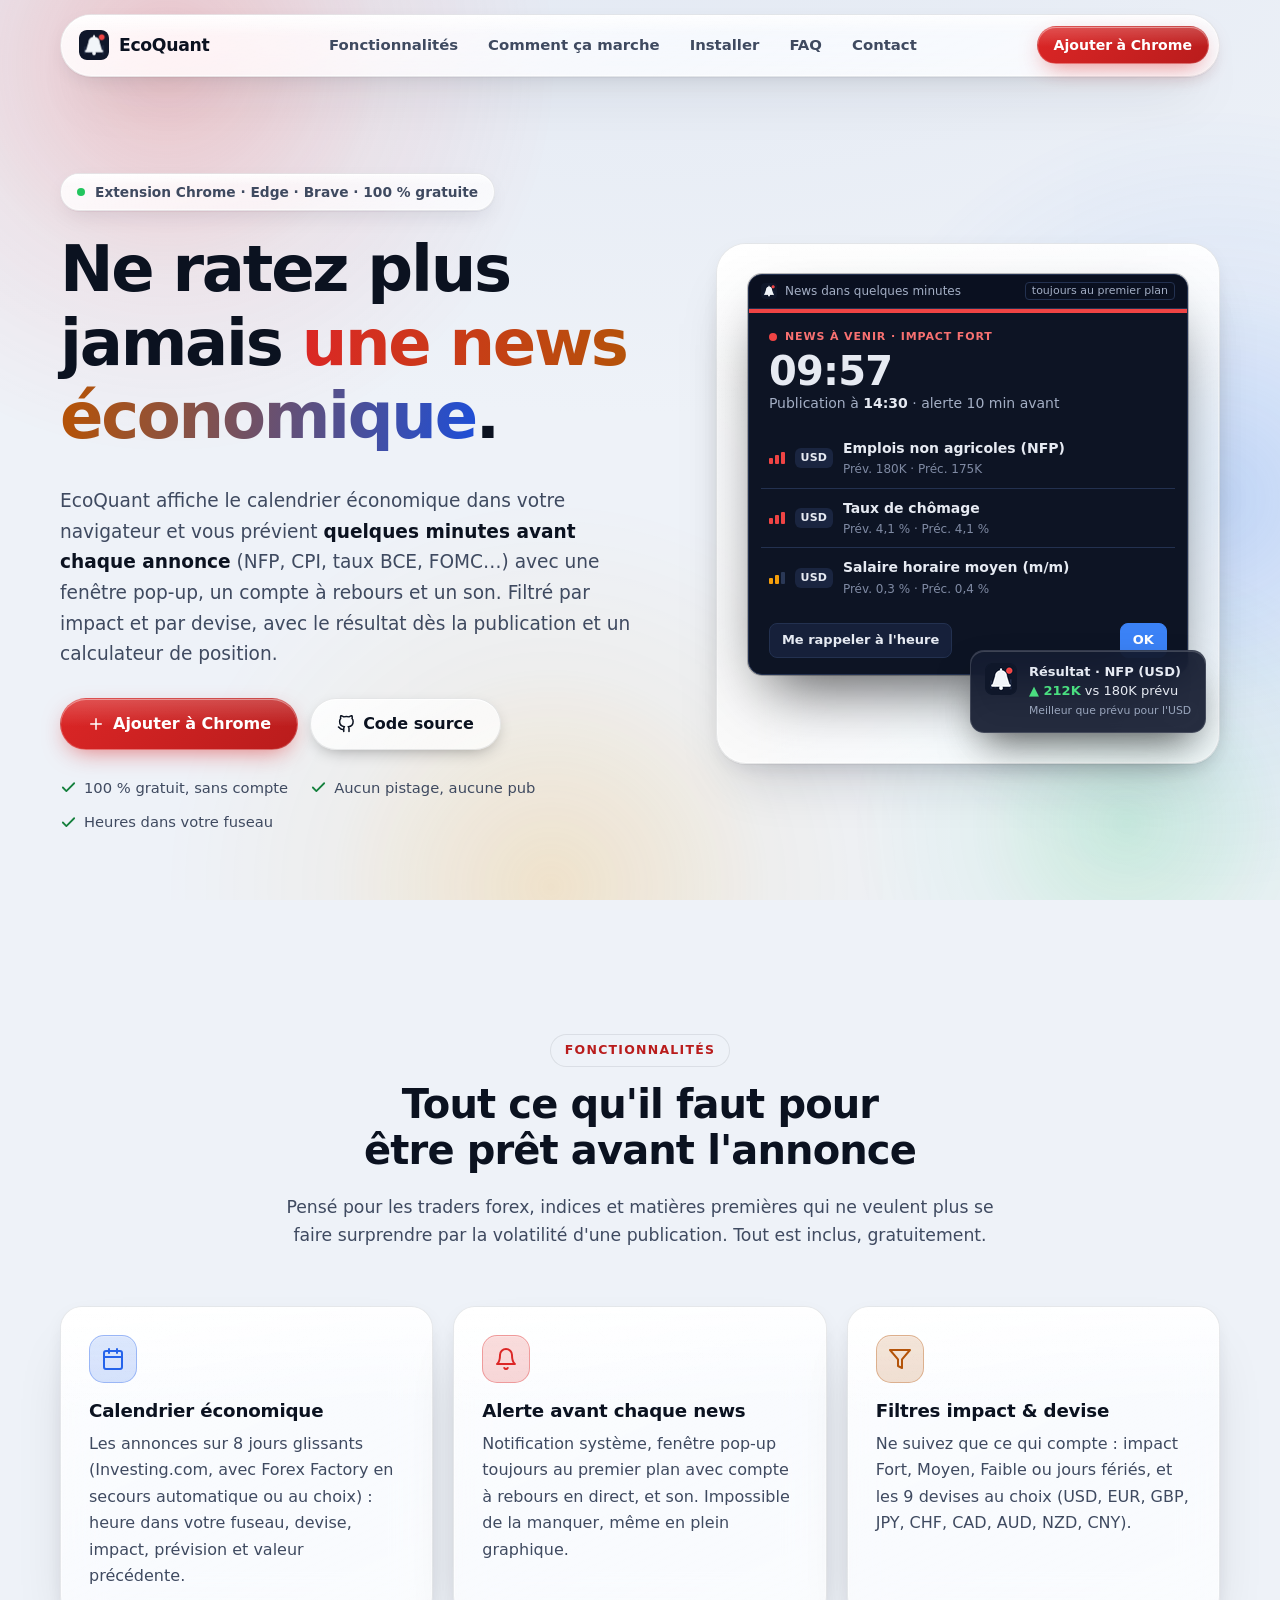
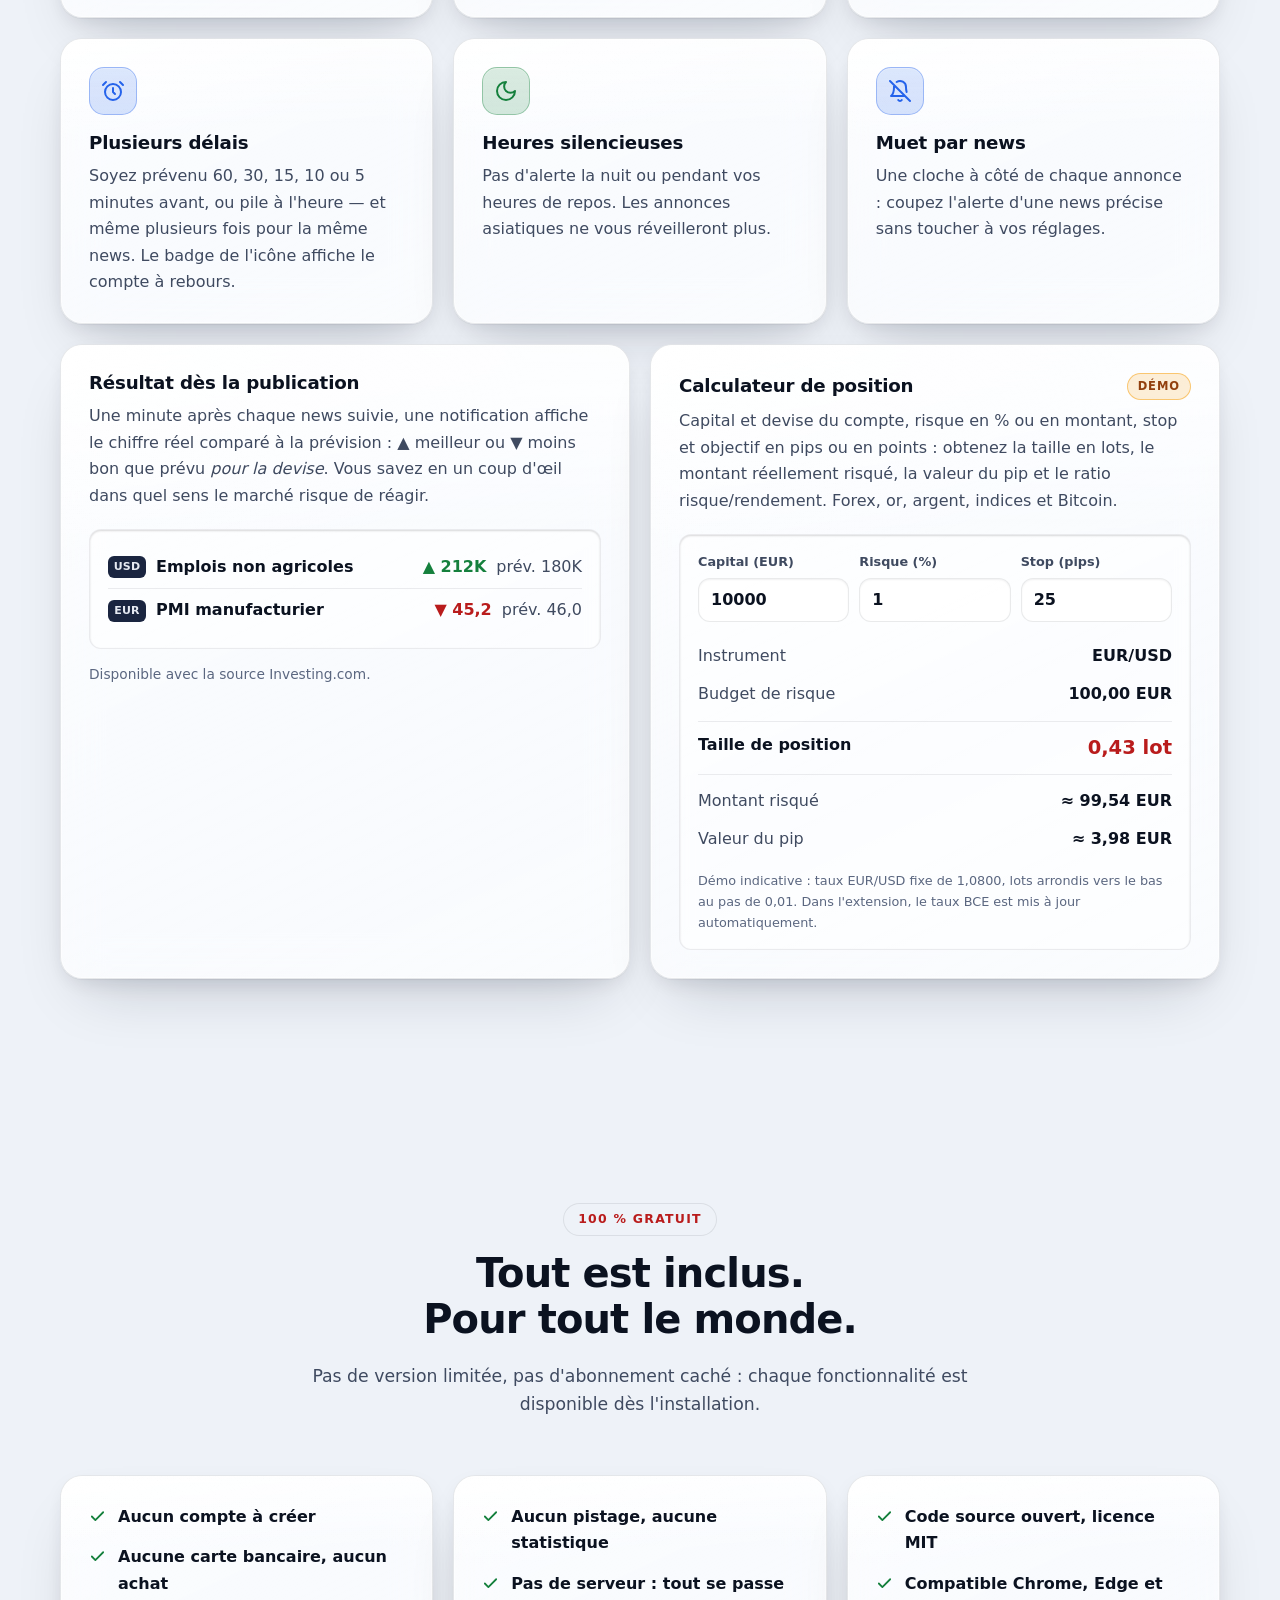
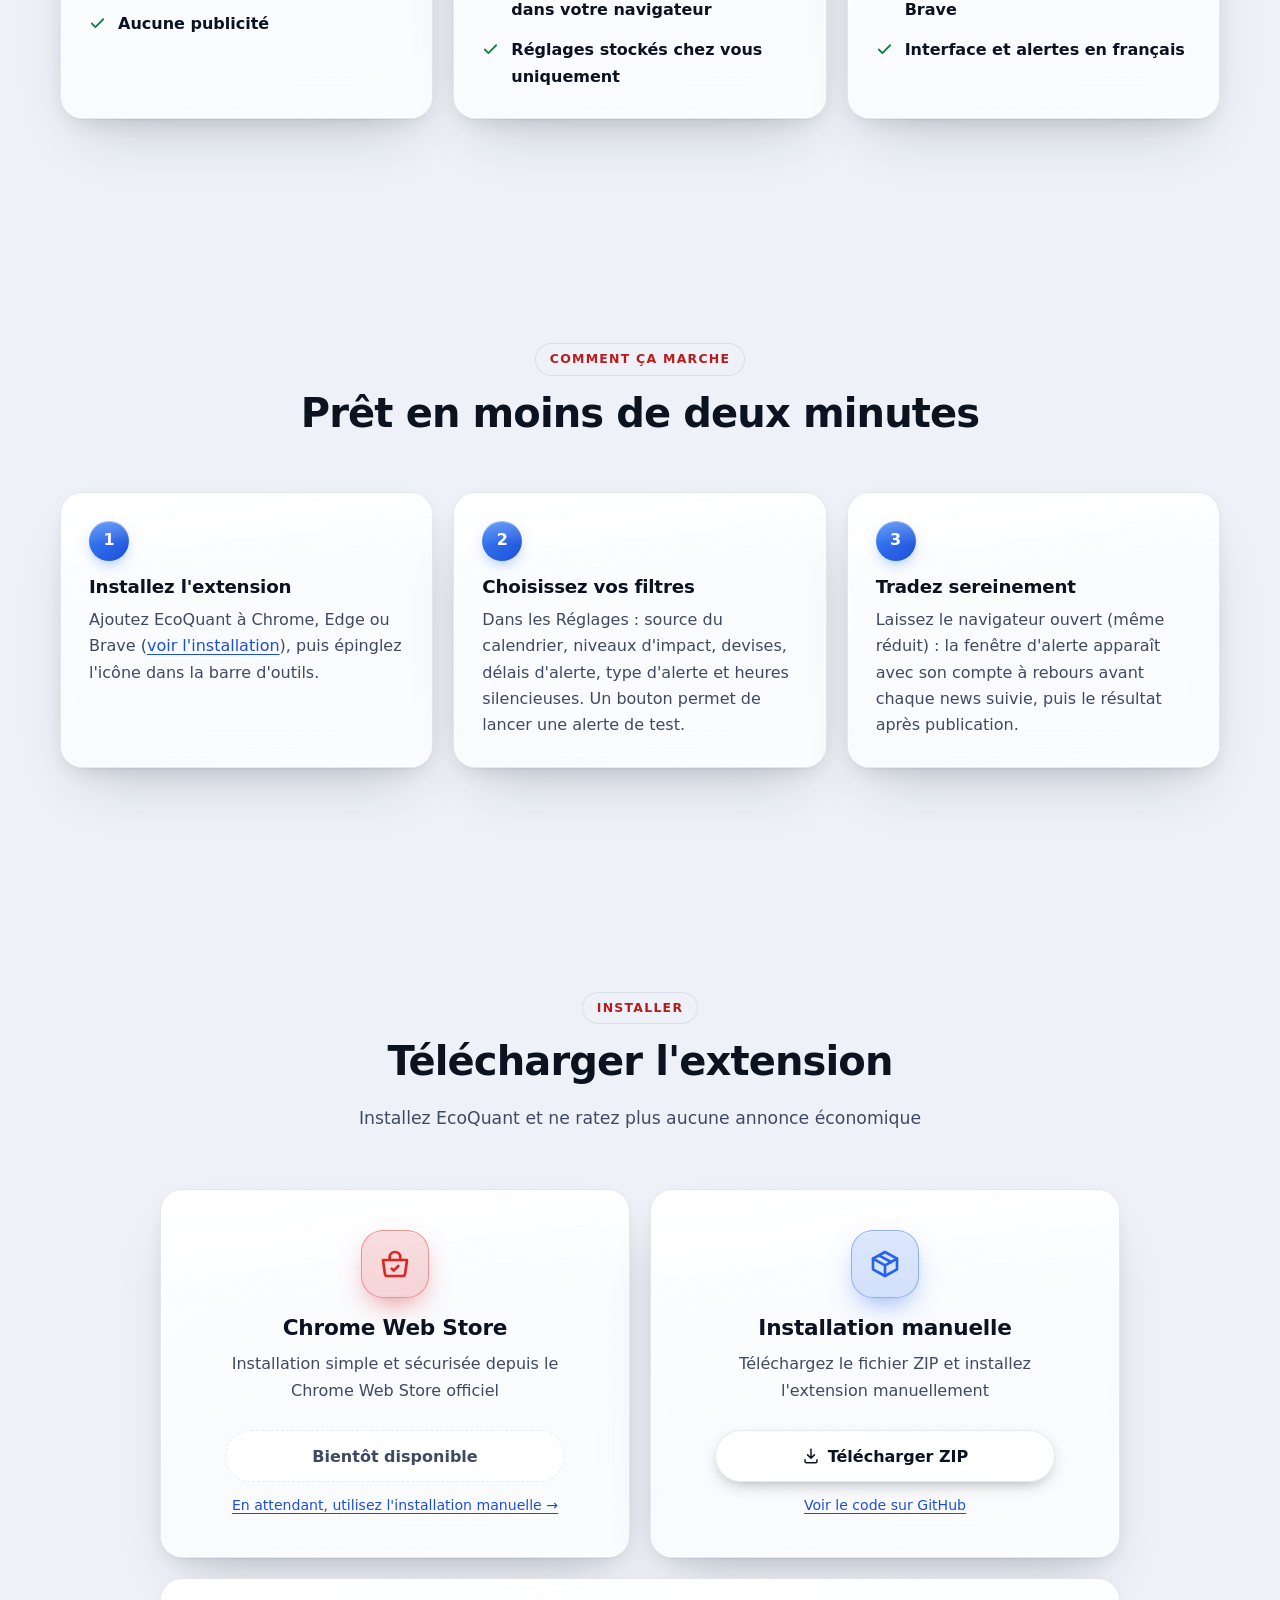
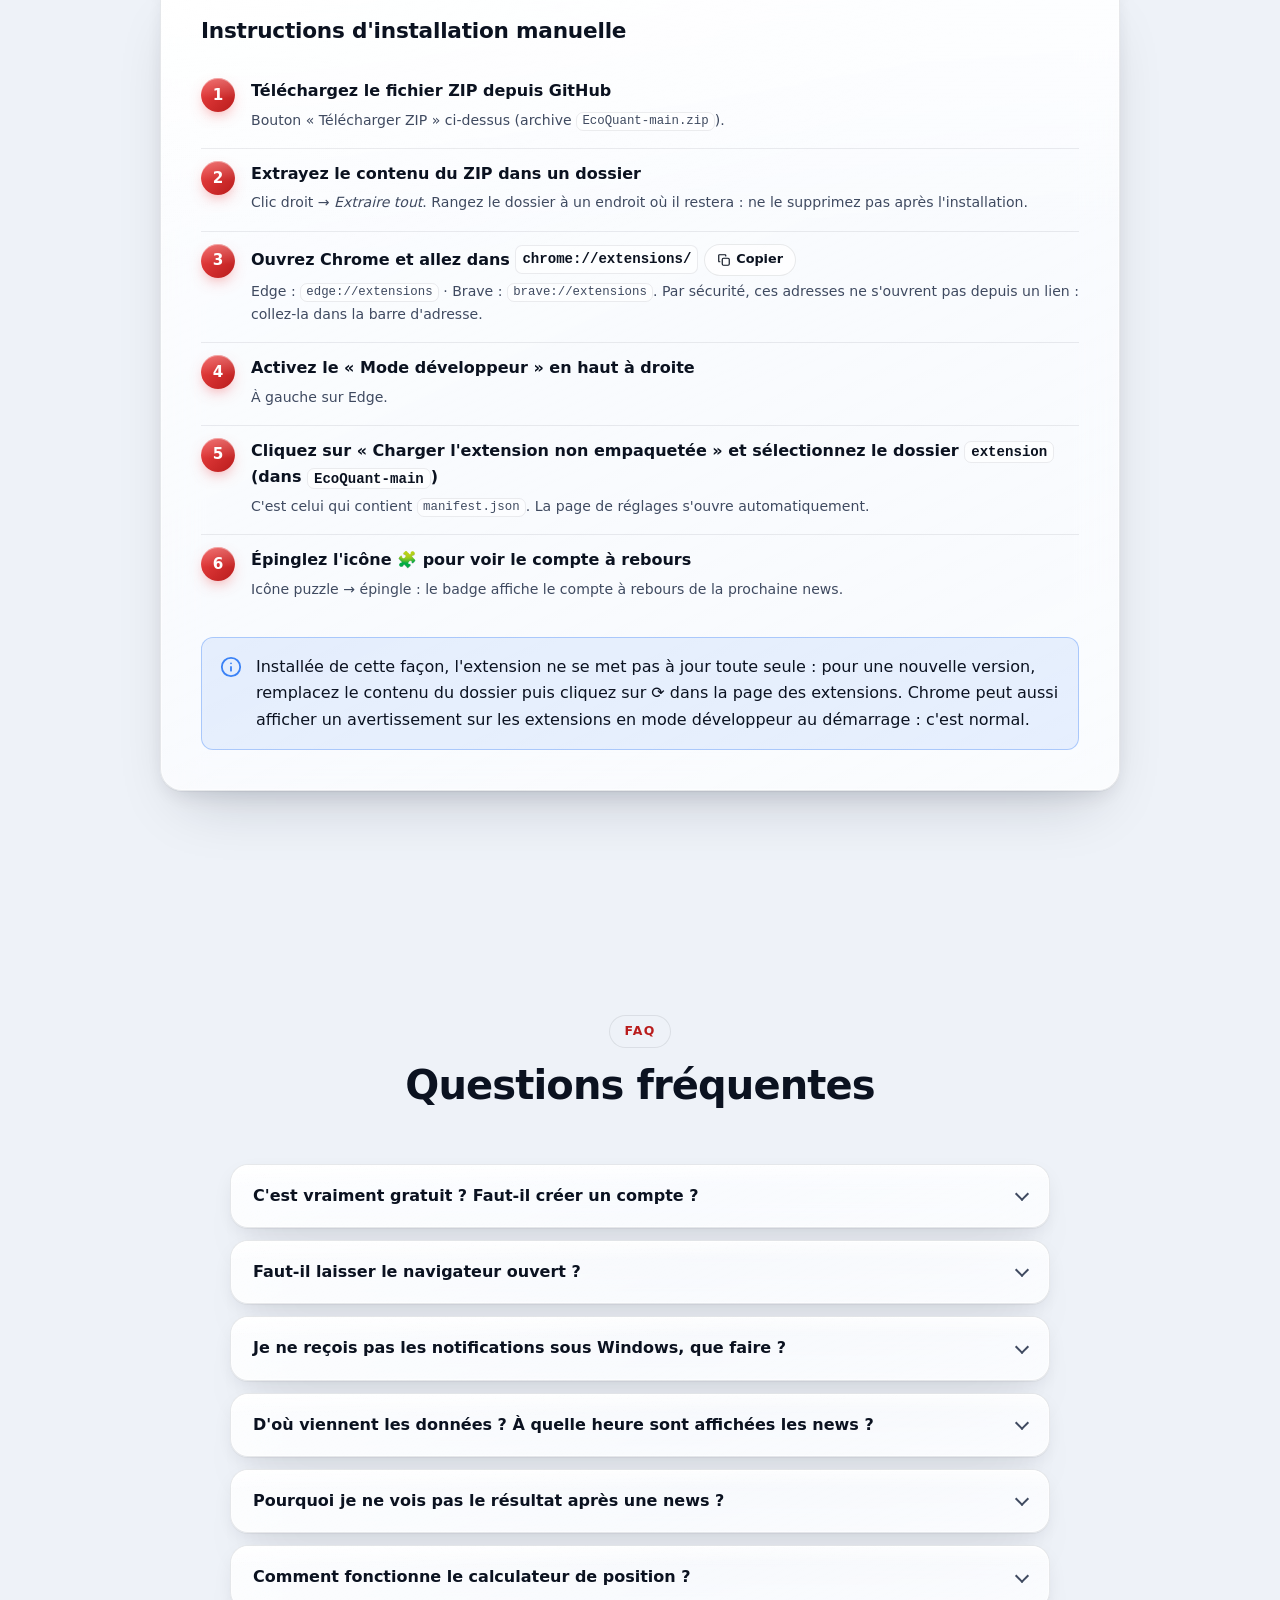
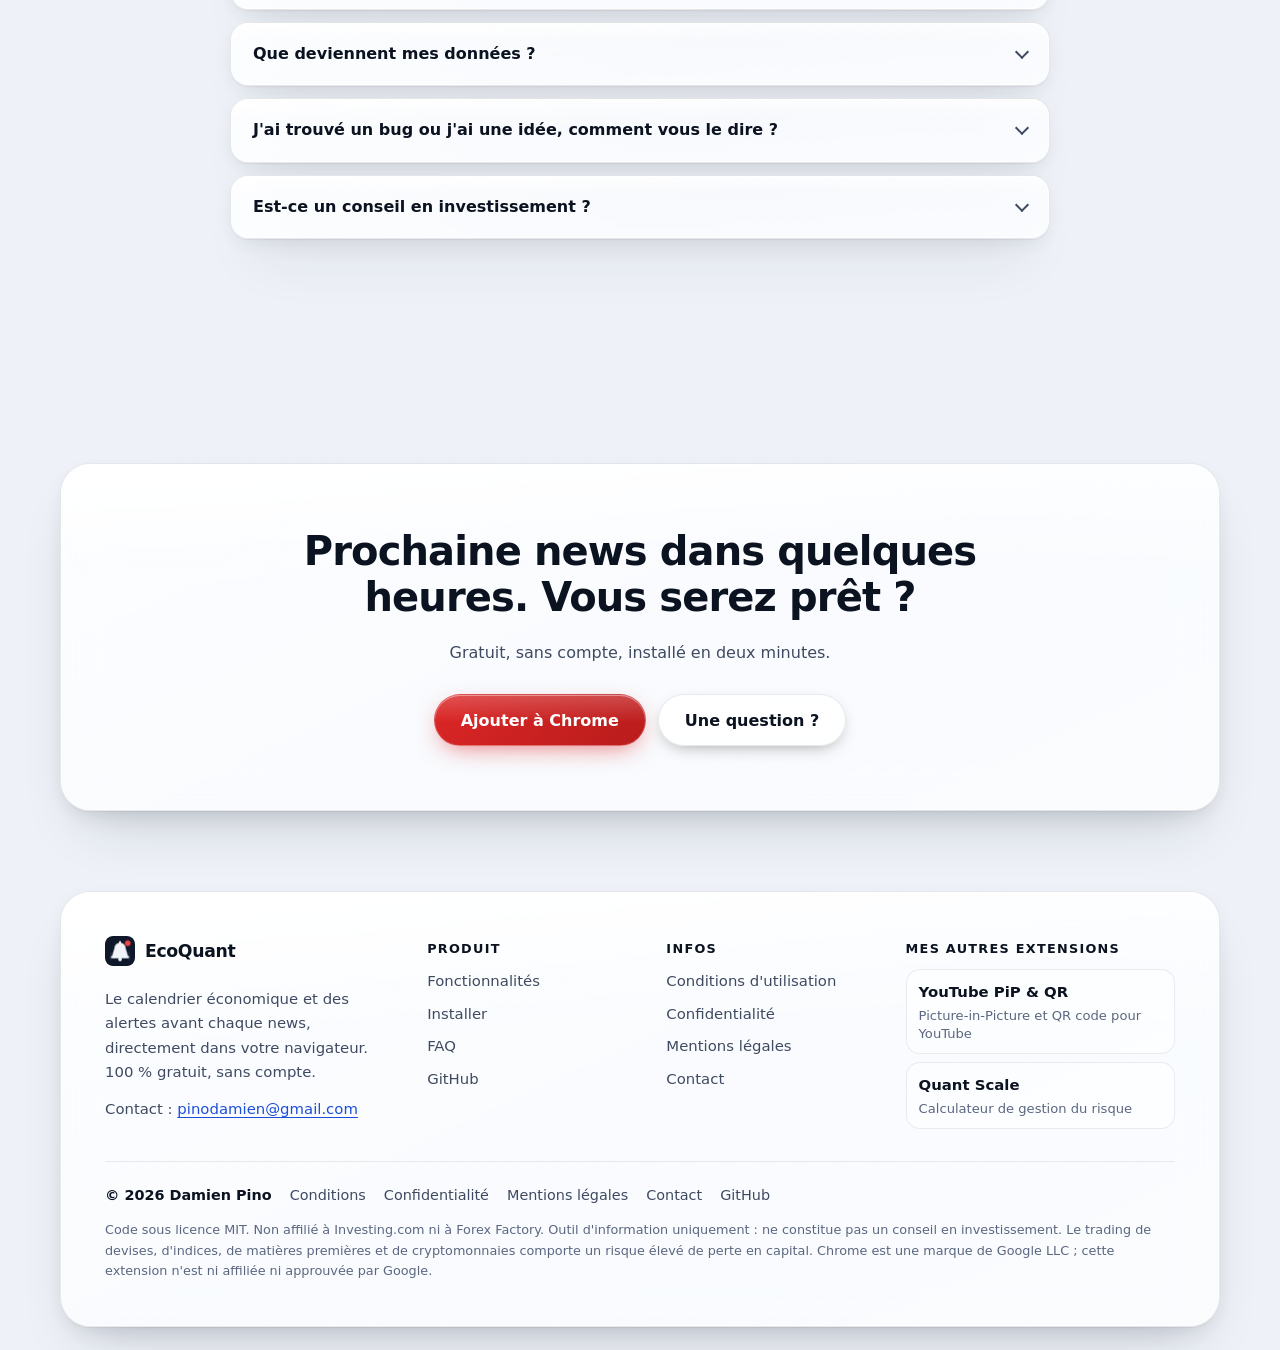
==== index.html @ aca40b32 "Initial commit" ====
<!doctype html>
<html lang="fr">
<head>
  <meta charset="utf-8">
  <meta name="viewport" content="width=device-width, initial-scale=1">
  <title>EcoQuant – Economic News Alerts : alertes avant chaque news économique</title>
  <meta name="description" content="Extension Chrome, Edge et Brave 100 % gratuite : calendrier économique, alerte pop-up avant chaque annonce (NFP, CPI, BCE, FOMC…) filtrée par impact et devise, résultat après publication et calculateur de position.">
  <meta name="color-scheme" content="dark light">
  <meta name="theme-color" content="#070b16" media="(prefers-color-scheme: dark)">
  <meta name="theme-color" content="#eef2f8" media="(prefers-color-scheme: light)">
  <link rel="canonical" href="https://damien-codes.github.io/EcoQuant-Site/">
  <meta property="og:type" content="website">
  <meta property="og:locale" content="fr_FR">
  <meta property="og:site_name" content="EcoQuant">
  <meta property="og:title" content="EcoQuant – Economic News Alerts : alertes avant chaque news économique">
  <meta property="og:description" content="Extension Chrome, Edge et Brave 100 % gratuite : calendrier économique, alerte pop-up avant chaque annonce (NFP, CPI, BCE, FOMC…) filtrée par impact et devise, résultat après publication et calculateur de position.">
  <meta property="og:url" content="https://damien-codes.github.io/EcoQuant-Site/">
  <meta property="og:image" content="https://damien-codes.github.io/EcoQuant-Site/img/icon128.png">
  <meta name="twitter:card" content="summary">
  <link rel="icon" type="image/png" sizes="32x32" href="img/icon32.png">
  <link rel="icon" type="image/png" sizes="128x128" href="img/icon128.png">
  <link rel="apple-touch-icon" href="img/icon128.png">
  <script>document.documentElement.classList.add('js')</script>
  <script defer src="js/main.js"></script>
  <link rel="stylesheet" href="css/style.css">
</head>
<body>
  <div class="backdrop" aria-hidden="true">
    <span class="blob blob-red"></span><span class="blob blob-blue"></span>
    <span class="blob blob-amber"></span><span class="blob blob-green"></span>
  </div>
  <svg class="svg-defs" width="0" height="0" aria-hidden="true" focusable="false">
    <filter id="liquid-refraction" x="0" y="0" width="100%" height="100%" color-interpolation-filters="sRGB">
      <feTurbulence type="fractalNoise" baseFrequency="0.008 0.012" numOctaves="2" seed="7" result="noise"/>
      <feGaussianBlur in="noise" stdDeviation="2" result="soft"/>
      <feDisplacementMap in="SourceGraphic" in2="soft" scale="28" xChannelSelector="R" yChannelSelector="G"/>
    </filter>
  </svg>
  <a class="skip-link" href="#contenu">Aller au contenu</a>
  <header class="site-header" data-header>
    <nav class="nav glass" aria-label="Navigation principale">
      <a class="brand" href="index.html" aria-current="page"><img src="img/icon128.png" alt="" width="32" height="32">EcoQuant</a>
      <ul class="nav-links" id="nav-links"><li><a href="#fonctionnalites">Fonctionnalités</a></li><li><a href="#comment">Comment ça marche</a></li><li><a href="#installer">Installer</a></li><li><a href="#faq">FAQ</a></li><li><a href="contact.html">Contact</a></li></ul>
      <div class="nav-actions">
        <a class="btn btn-primary btn-sm" href="#installer" >Ajouter<span class="hide-xs">à Chrome</span></a>
        <button class="nav-toggle" type="button" aria-expanded="false" aria-controls="nav-links" aria-label="Ouvrir le menu">
          <span aria-hidden="true"></span><span aria-hidden="true"></span>
        </button>
      </div>
    </nav>
  </header>

  <main id="contenu">

    <!-- ============ HERO ============ -->
    <section class="hero">
      <div class="container hero-grid">
        <div class="hero-copy">
          <span class="badge-pill glass"><span class="dot" aria-hidden="true"></span>Extension Chrome · Edge · Brave · 100&nbsp;% gratuite</span>
          <h1>Ne ratez plus jamais <span class="hl">une news économique</span>.</h1>
          <p class="lead">EcoQuant affiche le calendrier économique dans votre navigateur et vous prévient <strong>quelques minutes avant chaque annonce</strong> (NFP, CPI, taux BCE, FOMC…) avec une fenêtre pop-up, un compte à rebours et un son. Filtré par impact et par devise, avec le résultat dès la publication et un calculateur de position.</p>
          <div class="cta-row">
            <a class="btn btn-primary btn-lg" href="#installer" >
              <svg viewBox="0 0 24 24" fill="none" stroke="currentColor" stroke-width="2" stroke-linecap="round" stroke-linejoin="round" aria-hidden="true"><path d="M12 5v14M5 12h14"/></svg>
              Ajouter à Chrome
            </a>
            <a class="btn btn-lg" href="https://github.com/Damien-Codes/EcoQuant" target="_blank" rel="noopener">
              <svg viewBox="0 0 24 24" fill="none" stroke="currentColor" stroke-width="2" stroke-linecap="round" stroke-linejoin="round" aria-hidden="true"><path d="M9 19c-5 1.5-5-2.5-7-3m14 6v-3.87a3.37 3.37 0 0 0-.94-2.61c3.14-.35 6.44-1.54 6.44-7A5.44 5.44 0 0 0 20 4.77 5.07 5.07 0 0 0 19.91 1S18.73.65 16 2.48a13.38 13.38 0 0 0-7 0C6.27.65 5.09 1 5.09 1A5.07 5.07 0 0 0 5 4.77a5.44 5.44 0 0 0-1.5 3.78c0 5.42 3.3 6.61 6.44 7A3.37 3.37 0 0 0 9 18.13V22"/></svg>
              Code source
            </a>
          </div>
          <ul class="trust">
            <li><svg viewBox="0 0 24 24" fill="none" stroke="currentColor" stroke-width="2.5" stroke-linecap="round" stroke-linejoin="round" aria-hidden="true"><path d="M20 6 9 17l-5-5"/></svg>100&nbsp;% gratuit, sans compte</li>
            <li><svg viewBox="0 0 24 24" fill="none" stroke="currentColor" stroke-width="2.5" stroke-linecap="round" stroke-linejoin="round" aria-hidden="true"><path d="M20 6 9 17l-5-5"/></svg>Aucun pistage, aucune pub</li>
            <li><svg viewBox="0 0 24 24" fill="none" stroke="currentColor" stroke-width="2.5" stroke-linecap="round" stroke-linejoin="round" aria-hidden="true"><path d="M20 6 9 17l-5-5"/></svg>Heures dans votre fuseau</li>
          </ul>
        </div>

        <!-- Maquette HTML/CSS de la fenêtre d'alerte (illustration, pas une capture d'écran) -->
        <div class="hero-visual glass" data-refract role="img" aria-label="Illustration : fenêtre d'alerte de l'extension affichant un compte à rebours avant la publication des Non-Farm Payrolls américains, et une notification de résultat meilleur que prévu.">
          <div class="mock-stage" aria-hidden="true">
            <div class="mock-window">
              <div class="mock-titlebar"><img src="img/icon32.png" alt="" width="16" height="16">News dans quelques minutes<span class="pin">toujours au premier plan</span></div>
              <div class="mock-stripe"></div>
              <div class="mock-head">
                <div class="mock-kicker"><span class="dot"></span>News à venir · Impact fort</div>
                <div class="mock-big num" id="mock-cd">09:58</div>
                <div class="mock-sub">Publication à <b>14:30</b> · alerte 10 min avant</div>
              </div>
              <ul class="mock-list">
                <li>
                  <span class="bars"><i class="on"></i><i class="on"></i><i class="on"></i></span>
                  <span class="ccy">USD</span>
                  <span class="t"><span class="t-name">Emplois non agricoles (NFP)</span><small>Prév. 180K · Préc. 175K</small></span>
                </li>
                <li>
                  <span class="bars"><i class="on"></i><i class="on"></i><i class="on"></i></span>
                  <span class="ccy">USD</span>
                  <span class="t"><span class="t-name">Taux de chômage</span><small>Prév. 4,1 % · Préc. 4,1 %</small></span>
                </li>
                <li>
                  <span class="bars bars-medium"><i class="on"></i><i class="on"></i><i></i></span>
                  <span class="ccy">USD</span>
                  <span class="t"><span class="t-name">Salaire horaire moyen (m/m)</span><small>Prév. 0,3 % · Préc. 0,4 %</small></span>
                </li>
              </ul>
              <div class="mock-foot">
                <span class="mock-btn hide-xs">Me rappeler à l'heure</span>
                <span class="sp"></span>
                <span class="mock-btn primary">OK</span>
              </div>
            </div>
            <div class="mock-toast">
              <img src="img/icon32.png" alt="" width="32" height="32">
              <div>
                <b>Résultat · NFP (USD)</b>
                <span class="up">▲ 212K</span> vs 180K prévu<br>
                <small>Meilleur que prévu pour l'USD</small>
              </div>
            </div>
          </div>
        </div>
      </div>
    </section>

    <!-- ============ FONCTIONNALITÉS ============ -->
    <section class="section" id="fonctionnalites">
      <div class="container">
        <div class="section-head reveal">
          <span class="eyebrow">Fonctionnalités</span>
          <h2>Tout ce qu'il faut pour être prêt avant l'annonce</h2>
          <p>Pensé pour les traders forex, indices et matières premières qui ne veulent plus se faire surprendre par la volatilité d'une publication. Tout est inclus, gratuitement.</p>
        </div>
        <div class="grid grid-3">
          <article class="card glass glass-interactive reveal">
            <div class="icon-tile icon-blue"><svg viewBox="0 0 24 24" fill="none" stroke="currentColor" stroke-width="2" stroke-linecap="round" stroke-linejoin="round" aria-hidden="true"><rect x="3" y="4" width="18" height="18" rx="2"/><path d="M16 2v4M8 2v4M3 10h18"/></svg></div>
            <h3>Calendrier économique</h3>
            <p>Les annonces sur 8 jours glissants (Investing.com, avec Forex Factory en secours automatique ou au choix) : heure dans votre fuseau, devise, impact, prévision et valeur précédente.</p>
          </article>
          <article class="card glass glass-interactive reveal">
            <div class="icon-tile icon-red"><svg viewBox="0 0 24 24" fill="none" stroke="currentColor" stroke-width="2" stroke-linecap="round" stroke-linejoin="round" aria-hidden="true"><path d="M6 8a6 6 0 0 1 12 0c0 7 3 9 3 9H3s3-2 3-9"/><path d="M10.3 21a1.94 1.94 0 0 0 3.4 0"/></svg></div>
            <h3>Alerte avant chaque news</h3>
            <p>Notification système, fenêtre pop-up toujours au premier plan avec compte à rebours en direct, et son. Impossible de la manquer, même en plein graphique.</p>
          </article>
          <article class="card glass glass-interactive reveal">
            <div class="icon-tile icon-amber"><svg viewBox="0 0 24 24" fill="none" stroke="currentColor" stroke-width="2" stroke-linecap="round" stroke-linejoin="round" aria-hidden="true"><path d="M22 3H2l8 9.46V19l4 2v-8.54L22 3z"/></svg></div>
            <h3>Filtres impact &amp; devise</h3>
            <p>Ne suivez que ce qui compte : impact Fort, Moyen, Faible ou jours fériés, et les 9 devises au choix (USD, EUR, GBP, JPY, CHF, CAD, AUD, NZD, CNY).</p>
          </article>
          <article class="card glass glass-interactive reveal">
            <div class="icon-tile icon-blue"><svg viewBox="0 0 24 24" fill="none" stroke="currentColor" stroke-width="2" stroke-linecap="round" stroke-linejoin="round" aria-hidden="true"><circle cx="12" cy="13" r="8"/><path d="M12 9v4l2 2M5 3 2 6M22 6l-3-3"/></svg></div>
            <h3>Plusieurs délais</h3>
            <p>Soyez prévenu 60, 30, 15, 10 ou 5 minutes avant, ou pile à l'heure — et même plusieurs fois pour la même news. Le badge de l'icône affiche le compte à rebours.</p>
          </article>
          <article class="card glass glass-interactive reveal">
            <div class="icon-tile icon-green"><svg viewBox="0 0 24 24" fill="none" stroke="currentColor" stroke-width="2" stroke-linecap="round" stroke-linejoin="round" aria-hidden="true"><path d="M12 3a6 6 0 0 0 9 9 9 9 0 1 1-9-9z"/></svg></div>
            <h3>Heures silencieuses</h3>
            <p>Pas d'alerte la nuit ou pendant vos heures de repos. Les annonces asiatiques ne vous réveilleront plus.</p>
          </article>
          <article class="card glass glass-interactive reveal">
            <div class="icon-tile icon-blue"><svg viewBox="0 0 24 24" fill="none" stroke="currentColor" stroke-width="2" stroke-linecap="round" stroke-linejoin="round" aria-hidden="true"><path d="M13.73 21a2 2 0 0 1-3.46 0M18.63 13A17.89 17.89 0 0 1 18 8M6.26 6.26A5.82 5.82 0 0 0 6 8c0 7-3 9-3 9h14M18 8a6 6 0 0 0-9.33-5M2 2l20 20"/></svg></div>
            <h3>Muet par news</h3>
            <p>Une cloche à côté de chaque annonce : coupez l'alerte d'une news précise sans toucher à vos réglages.</p>
          </article>
        </div>

        <div class="split">
          <article class="card glass reveal">
            <h3>Résultat dès la publication</h3>
            <p>Une minute après chaque news suivie, une notification affiche le chiffre réel comparé à la prévision : ▲ meilleur ou ▼ moins bon que prévu <em>pour la devise</em>. Vous savez en un coup d'œil dans quel sens le marché risque de réagir.</p>
            <div class="result-demo inset" role="group" aria-label="Exemple de résultats">
              <div class="result-row"><span class="ccy">USD</span><span class="name">Emplois non agricoles</span><span class="up num">▲ 212K</span><span class="muted num">prév. 180K</span></div>
              <div class="result-row"><span class="ccy">EUR</span><span class="name">PMI manufacturier</span><span class="down num">▼ 45,2</span><span class="muted num">prév. 46,0</span></div>
            </div>
            <p class="card-note">Disponible avec la source Investing.com.</p>
          </article>

          <article class="card glass reveal" id="calculateur">
            <div class="card-title-row">
              <h3>Calculateur de position</h3>
              <span class="demo-tag">Démo</span>
            </div>
            <p>Capital et devise du compte, risque en % ou en montant, stop et objectif en pips ou en points : obtenez la taille en lots, le montant réellement risqué, la valeur du pip et le ratio risque/rendement. Forex, or, argent, indices et Bitcoin.</p>
            <form class="calc-demo inset" data-calc aria-label="Démo du calculateur de position sur EUR/USD" novalidate>
              <div class="calc-fields">
                <label>
                  <span>Capital (EUR)</span>
                  <input name="capital" type="number" inputmode="decimal" min="1" step="any" value="10000">
                </label>
                <label>
                  <span>Risque (%)</span>
                  <input name="risk" type="number" inputmode="decimal" min="0.01" max="100" step="any" value="1">
                </label>
                <label>
                  <span>Stop (pips)</span>
                  <input name="stop" type="number" inputmode="decimal" min="0.1" step="any" value="25">
                </label>
              </div>
              <dl class="calc-out num" aria-live="polite">
                <div><dt>Instrument</dt><dd>EUR/USD</dd></div>
                <div><dt>Budget de risque</dt><dd><output name="budget">100,00 EUR</output></dd></div>
                <div class="calc-main"><dt>Taille de position</dt><dd><output name="lots">0,43 lot</output></dd></div>
                <div><dt>Montant risqué</dt><dd><output name="risked">≈ 99,54 EUR</output></dd></div>
                <div><dt>Valeur du pip</dt><dd><output name="pip">≈ 3,98 EUR</output></dd></div>
              </dl>
              <p class="calc-hint">Démo indicative : taux EUR/USD fixe de 1,0800, lots arrondis vers le bas au pas de 0,01. Dans l'extension, le taux BCE est mis à jour automatiquement.</p>
            </form>
          </article>
        </div>
      </div>
    </section>

    <!-- ============ GRATUIT ============ -->
    <section class="section" id="gratuit">
      <div class="container">
        <div class="section-head reveal">
          <span class="eyebrow">100&nbsp;% gratuit</span>
          <h2>Tout est inclus. Pour tout le monde.</h2>
          <p>Pas de version limitée, pas d'abonnement caché : chaque fonctionnalité est disponible dès l'installation.</p>
        </div>
        <div class="grid grid-3">
          <article class="card glass reveal">
            <ul class="checklist">
              <li><svg viewBox="0 0 24 24" fill="none" stroke="currentColor" stroke-width="2.5" stroke-linecap="round" stroke-linejoin="round" aria-hidden="true"><path d="M20 6 9 17l-5-5"/></svg>Aucun compte à créer</li>
              <li><svg viewBox="0 0 24 24" fill="none" stroke="currentColor" stroke-width="2.5" stroke-linecap="round" stroke-linejoin="round" aria-hidden="true"><path d="M20 6 9 17l-5-5"/></svg>Aucune carte bancaire, aucun achat</li>
              <li><svg viewBox="0 0 24 24" fill="none" stroke="currentColor" stroke-width="2.5" stroke-linecap="round" stroke-linejoin="round" aria-hidden="true"><path d="M20 6 9 17l-5-5"/></svg>Aucune publicité</li>
            </ul>
          </article>
          <article class="card glass reveal">
            <ul class="checklist">
              <li><svg viewBox="0 0 24 24" fill="none" stroke="currentColor" stroke-width="2.5" stroke-linecap="round" stroke-linejoin="round" aria-hidden="true"><path d="M20 6 9 17l-5-5"/></svg>Aucun pistage, aucune statistique</li>
              <li><svg viewBox="0 0 24 24" fill="none" stroke="currentColor" stroke-width="2.5" stroke-linecap="round" stroke-linejoin="round" aria-hidden="true"><path d="M20 6 9 17l-5-5"/></svg>Pas de serveur : tout se passe dans votre navigateur</li>
              <li><svg viewBox="0 0 24 24" fill="none" stroke="currentColor" stroke-width="2.5" stroke-linecap="round" stroke-linejoin="round" aria-hidden="true"><path d="M20 6 9 17l-5-5"/></svg>Réglages stockés chez vous uniquement</li>
            </ul>
          </article>
          <article class="card glass reveal">
            <ul class="checklist">
              <li><svg viewBox="0 0 24 24" fill="none" stroke="currentColor" stroke-width="2.5" stroke-linecap="round" stroke-linejoin="round" aria-hidden="true"><path d="M20 6 9 17l-5-5"/></svg>Code source ouvert, licence MIT</li>
              <li><svg viewBox="0 0 24 24" fill="none" stroke="currentColor" stroke-width="2.5" stroke-linecap="round" stroke-linejoin="round" aria-hidden="true"><path d="M20 6 9 17l-5-5"/></svg>Compatible Chrome, Edge et Brave</li>
              <li><svg viewBox="0 0 24 24" fill="none" stroke="currentColor" stroke-width="2.5" stroke-linecap="round" stroke-linejoin="round" aria-hidden="true"><path d="M20 6 9 17l-5-5"/></svg>Interface et alertes en français</li>
            </ul>
          </article>
        </div>
      </div>
    </section>

    <!-- ============ COMMENT ÇA MARCHE ============ -->
    <section class="section" id="comment">
      <div class="container">
        <div class="section-head reveal">
          <span class="eyebrow">Comment ça marche</span>
          <h2>Prêt en moins de deux minutes</h2>
        </div>
        <ol class="how grid grid-3">
          <li class="card glass reveal">
            <span class="how-num" aria-hidden="true">1</span>
            <h3>Installez l'extension</h3>
            <p>Ajoutez EcoQuant à Chrome, Edge ou Brave (<a href="#installer">voir l'installation</a>), puis épinglez l'icône dans la barre d'outils.</p>
          </li>
          <li class="card glass reveal">
            <span class="how-num" aria-hidden="true">2</span>
            <h3>Choisissez vos filtres</h3>
            <p>Dans les Réglages : source du calendrier, niveaux d'impact, devises, délais d'alerte, type d'alerte et heures silencieuses. Un bouton permet de lancer une alerte de test.</p>
          </li>
          <li class="card glass reveal">
            <span class="how-num" aria-hidden="true">3</span>
            <h3>Tradez sereinement</h3>
            <p>Laissez le navigateur ouvert (même réduit) : la fenêtre d'alerte apparaît avec son compte à rebours avant chaque news suivie, puis le résultat après publication.</p>
          </li>
        </ol>
      </div>
    </section>

    <!-- ============ INSTALLER ============ -->
    <section class="section" id="installer" aria-labelledby="installer-title">
      <div class="container">
        <div class="section-head reveal">
          <span class="eyebrow">Installer</span>
          <h2 id="installer-title">Télécharger l'extension</h2>
          <p>Installez EcoQuant et ne ratez plus aucune annonce économique</p>
        </div>

        <div class="install-grid">
          <article class="install-card glass reveal is-pending">
    <div class="install-icon install-icon-red"><svg viewBox="0 0 24 24" fill="none" stroke="currentColor" stroke-width="2" stroke-linecap="round" stroke-linejoin="round" aria-hidden="true" focusable="false"><path d="M3 9h18l-1.4 10.2A2 2 0 0 1 17.6 21H6.4a2 2 0 0 1-2-1.8L3 9z"/><path d="M8 9V7a4 4 0 0 1 8 0v2"/><path d="M9.5 15.5 11 17l3.5-3.5"/></svg></div>
    <h3>Chrome Web Store</h3>
    <p>Installation simple et sécurisée depuis le Chrome Web Store officiel</p>
    <div class="install-action"><span class="btn btn-primary btn-lg btn-block is-disabled" role="link" aria-disabled="true">Bientôt disponible</span>
       <p class="install-note"><a href="#instructions">En attendant, utilisez l'installation manuelle →</a></p></div>
  </article>
          <article class="install-card glass reveal">
            <div class="install-icon install-icon-blue"><svg viewBox="0 0 24 24" fill="none" stroke="currentColor" stroke-width="2" stroke-linecap="round" stroke-linejoin="round" aria-hidden="true"><path d="M21 8 12 3 3 8v8l9 5 9-5V8z"/><path d="M3 8l9 5 9-5M12 13v8"/><path d="m7.5 5.5 9 5"/></svg></div>
            <h3>Installation manuelle</h3>
            <p>Téléchargez le fichier ZIP et installez l'extension manuellement</p>
            <div class="install-action">
              <a class="btn btn-lg btn-block" href="https://github.com/Damien-Codes/EcoQuant/archive/refs/heads/main.zip" download>
                <svg viewBox="0 0 24 24" fill="none" stroke="currentColor" stroke-width="2" stroke-linecap="round" stroke-linejoin="round" aria-hidden="true"><path d="M12 3v12m0 0-4.5-4.5M12 15l4.5-4.5"/><path d="M4 17v2a2 2 0 0 0 2 2h12a2 2 0 0 0 2-2v-2"/></svg>
                Télécharger ZIP
              </a>
              <p class="install-note"><a href="https://github.com/Damien-Codes/EcoQuant" target="_blank" rel="noopener">Voir le code sur GitHub</a></p>
            </div>
          </article>
        </div>

        <article class="steps-card glass reveal" id="instructions" aria-labelledby="instructions-title">
          <h3 id="instructions-title">Instructions d'installation manuelle</h3>
          <ol class="steps">
            <li>
              <span class="step-num" aria-hidden="true">1</span>
              <div><p>Téléchargez le fichier ZIP depuis GitHub</p><small>Bouton « Télécharger ZIP » ci-dessus (archive <code>EcoQuant-main.zip</code>).</small></div>
            </li>
            <li>
              <span class="step-num" aria-hidden="true">2</span>
              <div><p>Extrayez le contenu du ZIP dans un dossier</p><small>Clic droit → <em>Extraire tout</em>. Rangez le dossier à un endroit où il restera : ne le supprimez pas après l'installation.</small></div>
            </li>
            <li>
              <span class="step-num" aria-hidden="true">3</span>
              <div>
                <p>Ouvrez Chrome et allez dans
                  <span class="code-copy"><code>chrome://extensions/</code><button class="copy-btn" type="button" data-copy="chrome://extensions/" aria-describedby="copy-status" hidden><svg viewBox="0 0 24 24" fill="none" stroke="currentColor" stroke-width="2" stroke-linecap="round" stroke-linejoin="round" aria-hidden="true"><rect x="9" y="9" width="12" height="12" rx="2"/><path d="M5 15H4a1 1 0 0 1-1-1V4a1 1 0 0 1 1-1h10a1 1 0 0 1 1 1v1"/></svg><span data-copy-label>Copier</span></button></span>
                </p>
                <small>Edge : <code>edge://extensions</code> · Brave : <code>brave://extensions</code>. Par sécurité, ces adresses ne s'ouvrent pas depuis un lien : collez-la dans la barre d'adresse.</small>
                <span class="visually-hidden" id="copy-status" aria-live="polite"></span>
              </div>
            </li>
            <li>
              <span class="step-num" aria-hidden="true">4</span>
              <div><p>Activez le « Mode développeur » en haut à droite</p><small>À gauche sur Edge.</small></div>
            </li>
            <li>
              <span class="step-num" aria-hidden="true">5</span>
              <div><p>Cliquez sur « Charger l'extension non empaquetée » et sélectionnez le dossier <strong><code>extension</code></strong> (dans <code>EcoQuant-main</code>)</p><small>C'est celui qui contient <code>manifest.json</code>. La page de réglages s'ouvre automatiquement.</small></div>
            </li>
            <li>
              <span class="step-num" aria-hidden="true">6</span>
              <div><p>Épinglez l'icône 🧩 pour voir le compte à rebours</p><small>Icône puzzle → épingle : le badge affiche le compte à rebours de la prochaine news.</small></div>
            </li>
          </ol>
          <div class="notice info">
            <svg viewBox="0 0 24 24" fill="none" stroke="currentColor" stroke-width="2" stroke-linecap="round" stroke-linejoin="round" aria-hidden="true"><circle cx="12" cy="12" r="10"/><path d="M12 16v-4M12 8h.01"/></svg>
            <p>Installée de cette façon, l'extension ne se met pas à jour toute seule : pour une nouvelle version, remplacez le contenu du dossier puis cliquez sur ⟳ dans la page des extensions. Chrome peut aussi afficher un avertissement sur les extensions en mode développeur au démarrage : c'est normal.</p>
          </div>
        </article>
      </div>
    </section>

    <!-- ============ FAQ ============ -->
    <section class="section" id="faq">
      <div class="container">
        <div class="section-head reveal">
          <span class="eyebrow">FAQ</span>
          <h2>Questions fréquentes</h2>
        </div>
        <div class="faq reveal">
          <details class="glass">
            <summary>C'est vraiment gratuit ? Faut-il créer un compte ?</summary>
            <div class="answer">
              <p>Oui, <strong>100&nbsp;% gratuit</strong> et <strong>sans compte</strong> : toutes les fonctionnalités (alertes, 9 devises, tous les impacts, plusieurs délais, résultat après publication, calculateur de position) sont incluses. Pas de publicité, pas d'abonnement, pas de pistage. Le code source est ouvert, sous licence MIT.</p>
            </div>
          </details>
          <details class="glass">
            <summary>Faut-il laisser le navigateur ouvert ?</summary>
            <div class="answer">
              <p>Oui. Les alertes sont déclenchées par l'extension, donc Chrome (ou Edge / Brave) doit être <strong>ouvert</strong>, même réduit dans la barre des tâches. Si le navigateur est fermé ou l'ordinateur en veille, aucune alerte ne peut s'afficher.</p>
            </div>
          </details>
          <details class="glass">
            <summary>Je ne reçois pas les notifications sous Windows, que faire ?</summary>
            <div class="answer">
              <p>Ouvrez <em>Paramètres → Système → Notifications</em>, vérifiez que les notifications sont activées pour <strong>Google Chrome</strong> (ou Edge / Brave) et que le mode <em>Ne pas déranger</em> / <em>Assistant de concentration</em> est désactivé.</p>
              <p>Sur macOS : <em>Réglages Système → Notifications → Google Chrome → Autoriser</em>. Dans tous les cas, le bouton <strong>Lancer une alerte de test</strong> des Réglages permet de vérifier que tout fonctionne. La fenêtre pop-up, elle, s'affiche même si les notifications système sont bloquées.</p>
            </div>
          </details>
          <details class="glass">
            <summary>D'où viennent les données ? À quelle heure sont affichées les news ?</summary>
            <div class="answer">
              <p>Par défaut, le calendrier vient d'<strong>Investing.com</strong> (8 jours glissants, avec le chiffre réel après publication). Vous pouvez aussi choisir <strong>Forex Factory</strong> dans les Réglages : flux très fiable, mais limité à la semaine en cours et sans chiffre réel.</p>
              <p>Investing.com refuse parfois les requêtes (protection anti-robot). L'extension <strong>bascule alors automatiquement sur Forex Factory</strong> (message orange dans le popup) et réessaie Investing.com un peu plus tard. Pour débloquer plus vite : ouvrez une fois investing.com dans le navigateur, puis cliquez sur ⟳ dans le popup.</p>
              <p>Les heures sont converties dans <strong>le fuseau horaire de votre ordinateur</strong> : pas de calcul à faire, même en voyage.</p>
            </div>
          </details>
          <details class="glass">
            <summary>Pourquoi je ne vois pas le résultat après une news ?</summary>
            <div class="answer">
              <p>Le résultat (chiffre réel vs prévision) n'est disponible qu'avec la source <strong>Investing.com</strong>. Il arrive environ une minute après la publication ; si le chiffre tarde, l'extension réessaie chaque minute pendant quelques minutes. Vérifiez aussi que l'option « Résultat après publication » est activée dans les Réglages.</p>
            </div>
          </details>
          <details class="glass">
            <summary>Comment fonctionne le calculateur de position ?</summary>
            <div class="answer">
              <p>Ouvrez le popup, onglet <strong>Calculateur de position</strong>. Les taux de change (BCE) sont récupérés automatiquement et peuvent être saisis à la main dans « Avancé ». Pour les indices et métaux, la valeur d'un point dépend de votre broker : vérifiez-la et ajustez-la dans « Avancé ». Le résultat est indicatif.</p>
            </div>
          </details>
          <details class="glass">
            <summary>Que deviennent mes données ?</summary>
            <div class="answer">
              <p>Elles restent dans votre navigateur. L'extension n'a pas de serveur et n'envoie rien à son éditeur. Détails dans la <a href="confidentialite.html">politique de confidentialité</a>.</p>
            </div>
          </details>
          <details class="glass">
            <summary>J'ai trouvé un bug ou j'ai une idée, comment vous le dire ?</summary>
            <div class="answer">
              <p>Ouvrez un ticket sur <a href="https://github.com/Damien-Codes/EcoQuant/issues" target="_blank" rel="noopener">GitHub (Issues)</a> en décrivant ce qui se passe (navigateur, source choisie, capture si possible), ou écrivez à <a href="mailto:pinodamien@gmail.com">pinodamien@gmail.com</a>. Voir aussi la page <a href="contact.html">Contact</a>.</p>
            </div>
          </details>
          <details class="glass">
            <summary>Est-ce un conseil en investissement ?</summary>
            <div class="answer">
              <p>Non. EcoQuant est un outil d'information et d'organisation. Il ne recommande aucun achat ni aucune vente. Le trading comporte un risque élevé de perte en capital. Voir les <a href="conditions.html">conditions d'utilisation</a>.</p>
            </div>
          </details>
        </div>
      </div>
    </section>

    <section class="section section-last">
      <div class="container">
        <div class="cta-band glass reveal">
          <h2>Prochaine news dans quelques heures. Vous serez prêt ?</h2>
          <p class="muted">Gratuit, sans compte, installé en deux minutes.</p>
          <div class="cta-row">
            <a class="btn btn-primary btn-lg" href="#installer" >Ajouter à Chrome</a>
            <a class="btn btn-lg" href="contact.html">Une question ?</a>
          </div>
        </div>
      </div>
    </section>
  </main>

  <footer class="site-footer">
    <div class="container">
      <div class="footer-card glass">
        <div class="footer-grid">
          <div class="footer-about">
            <a class="brand" href="index.html"><img src="img/icon128.png" alt="" width="32" height="32" loading="lazy">EcoQuant</a>
            <p>Le calendrier économique et des alertes avant chaque news, directement dans votre navigateur. 100&nbsp;% gratuit, sans compte.</p>
            <p>Contact : <a href="mailto:pinodamien@gmail.com">pinodamien@gmail.com</a></p>
          </div>
          <nav aria-label="Produit">
            <h2>Produit</h2>
            <ul>
              <li><a href="index.html#fonctionnalites">Fonctionnalités</a></li>
              <li><a href="index.html#installer">Installer</a></li>
              <li><a href="index.html#faq">FAQ</a></li>
              <li><a href="https://github.com/Damien-Codes/EcoQuant" target="_blank" rel="noopener">GitHub</a></li>
            </ul>
          </nav>
          <nav aria-label="Informations légales">
            <h2>Infos</h2>
            <ul>
              <li><a href="conditions.html">Conditions d'utilisation</a></li>
              <li><a href="confidentialite.html">Confidentialité</a></li>
              <li><a href="mentions-legales.html">Mentions légales</a></li>
              <li><a href="contact.html">Contact</a></li>
            </ul>
          </nav>
          <nav aria-label="Mes autres extensions">
            <h2>Mes autres extensions</h2>
            <ul class="other-ext"><li><a href="https://chromewebstore.google.com/detail/youtube-pip-qr/khmfffompcklfkhmadlkbgiiiaoopaog" target="_blank" rel="noopener"><b>YouTube PiP &amp; QR</b><small>Picture-in-Picture et QR code pour YouTube</small></a></li><li><a href="https://damien-codes.github.io/QuantScale/" target="_blank" rel="noopener"><b>Quant Scale</b><small>Calculateur de gestion du risque</small></a></li></ul>
          </nav>
        </div>
        <div class="footer-bottom">
          <p class="footer-legal-links">
            <span>© 2026 Damien Pino</span>
            <a href="conditions.html">Conditions</a>
            <a href="confidentialite.html">Confidentialité</a>
            <a href="mentions-legales.html">Mentions légales</a>
            <a href="contact.html">Contact</a>
            <a href="https://github.com/Damien-Codes/EcoQuant" target="_blank" rel="noopener">GitHub</a>
          </p>
          <p class="disclaimer">Code sous licence MIT. Non affilié à Investing.com ni à Forex Factory. Outil d'information uniquement : ne constitue pas un conseil en investissement. Le trading de devises, d'indices, de matières premières et de cryptomonnaies comporte un risque élevé de perte en capital. Chrome est une marque de Google LLC ; cette extension n'est ni affiliée ni approuvée par Google.</p>
        </div>
      </div>
    </div>
  </footer>
</body>
</html>
---- css/style.css ----
/* =====================================================================
 * EcoQuant — « liquid glass »
 * Sombre par défaut, mode clair via prefers-color-scheme.
 * Aucune police externe (le site ne contacte aucun tiers, cf. confidentialité).
 * ===================================================================== */

/* ---------- Jetons ---------- */
:root {
  color-scheme: dark;

  --red: #ef4444;
  --amber: #f59e0b;
  --blue: #3b82f6;
  --green: #22c55e;

  --bg: #060a14;
  --bg-2: #0b1222;
  --text: #eef2fb;
  --muted: #b3bdd1;
  --faint: #8a96ad;
  --link: #93c5fd;
  --link-hover: #bfdbfe;
  --up: #4ade80;
  --down: #f87171;
  --accent-text: #fca5a5;

  /* Verre */
  --glass-fill: linear-gradient(155deg, rgb(255 255 255 / 0.11), rgb(255 255 255 / 0.035) 55%, rgb(255 255 255 / 0.05));
  --glass-solid: rgb(14 20 36 / 0.94);
  --glass-tint: rgb(12 18 34 / 0.38);
  --glass-border: rgb(255 255 255 / 0.13);
  --glass-edge: rgb(255 255 255 / 0.32);
  --glass-inner: rgb(255 255 255 / 0.05);
  --glass-shadow:
    0 1px 1px rgb(0 0 0 / 0.25),
    0 8px 24px -6px rgb(0 0 0 / 0.45),
    0 30px 60px -20px rgb(0 0 0 / 0.55);
  --glass-blur: 22px;
  --inset-bg: rgb(4 8 18 / 0.45);
  --inset-border: rgb(255 255 255 / 0.08);

  --blob-opacity: 0.8;

  --radius-sm: 12px;
  --radius: 22px;
  --radius-lg: 30px;
  --container: 1160px;
  --gutter: clamp(16px, 4vw, 32px);

  --font: "Inter", "Segoe UI Variable Text", "Segoe UI", system-ui, -apple-system, "SF Pro Text", Roboto, "Helvetica Neue", Arial, sans-serif;
  --font-display: "Inter Display", "Segoe UI Variable Display", "SF Pro Display", var(--font);
  --mono: ui-monospace, "Cascadia Code", "SF Mono", Menlo, Consolas, monospace;

  --ease: cubic-bezier(0.2, 0.7, 0.2, 1);
}

@media (prefers-color-scheme: light) {
  :root {
    color-scheme: light;
    --bg: #eef2f8;
    --bg-2: #e3e9f3;
    --text: #0b1220;
    --muted: #3f4a60;
    --faint: #5b6780;
    --link: #1d4ed8;
    --link-hover: #1e3a8a;
    --up: #15803d;
    --down: #b91c1c;
    --accent-text: #b91c1c;

    --glass-fill: linear-gradient(155deg, rgb(255 255 255 / 0.78), rgb(255 255 255 / 0.5) 55%, rgb(255 255 255 / 0.6));
    --glass-solid: rgb(255 255 255 / 0.96);
    --glass-tint: rgb(255 255 255 / 0.35);
    --glass-border: rgb(15 23 42 / 0.09);
    --glass-edge: rgb(255 255 255 / 0.95);
    --glass-inner: rgb(255 255 255 / 0.5);
    --glass-shadow:
      0 1px 1px rgb(15 23 42 / 0.05),
      0 8px 24px -8px rgb(15 23 42 / 0.14),
      0 30px 60px -24px rgb(15 23 42 / 0.2);
    --inset-bg: rgb(255 255 255 / 0.55);
    --inset-border: rgb(15 23 42 / 0.08);

    --blob-opacity: 0.42;
  }
}

/* ---------- Base ---------- */
*,
*::before,
*::after {
  box-sizing: border-box;
}

html {
  -webkit-text-size-adjust: 100%;
  text-size-adjust: 100%;
  scroll-behavior: smooth;
  scroll-padding-top: 96px;
  background: var(--bg);
}

body {
  margin: 0;
  min-height: 100vh;
  overflow-x: hidden;
  /* Pas de fond ici : il masquerait le décor fixe (.backdrop, z-index -1). Le fond est sur <html>. */
  background: transparent;
  color: var(--text);
  font: 400 16px/1.65 var(--font);
  font-feature-settings: "cv11", "ss01";
  -webkit-font-smoothing: antialiased;
  -moz-osx-font-smoothing: grayscale;
  text-rendering: optimizeLegibility;
}

img,
svg {
  display: block;
  max-width: 100%;
}

h1,
h2,
h3 {
  margin: 0 0 0.5em;
  font-family: var(--font-display);
  line-height: 1.15;
  letter-spacing: -0.022em;
  text-wrap: balance;
}

h1 {
  font-size: clamp(2.3rem, 5.6vw, 4rem);
  font-weight: 800;
  letter-spacing: -0.035em;
}

h2 {
  font-size: clamp(1.7rem, 3.4vw, 2.5rem);
  font-weight: 750;
}

h3 {
  font-size: 1.14rem;
  font-weight: 700;
  letter-spacing: -0.01em;
}

p {
  margin: 0 0 1em;
}

a {
  color: var(--link);
  text-decoration-thickness: 1px;
  text-underline-offset: 3px;
  transition: color 0.15s;
}

a:hover {
  color: var(--link-hover);
}

:focus-visible {
  outline: 2px solid var(--link);
  outline-offset: 3px;
  border-radius: 6px;
}

code {
  font-family: var(--mono);
  font-size: 0.88em;
  padding: 0.12em 0.42em;
  border-radius: 7px;
  background: var(--inset-bg);
  border: 1px solid var(--inset-border);
  overflow-wrap: anywhere;
}

strong code {
  font-weight: 700;
}

.num {
  font-variant-numeric: tabular-nums;
}

.muted {
  color: var(--muted);
}

.visually-hidden {
  position: absolute !important;
  width: 1px;
  height: 1px;
  margin: -1px;
  padding: 0;
  overflow: hidden;
  clip: rect(0 0 0 0);
  white-space: nowrap;
  border: 0;
}

.container {
  width: 100%;
  max-width: calc(var(--container) + 2 * var(--gutter));
  margin-inline: auto;
  padding-inline: var(--gutter);
}

.skip-link {
  position: absolute;
  left: 16px;
  top: -60px;
  z-index: 100;
  padding: 10px 16px;
  border-radius: 999px;
  background: var(--glass-solid);
  color: var(--text);
  font-weight: 600;
  transition: top 0.2s;
}

.skip-link:focus {
  top: 12px;
}

.svg-defs {
  position: absolute;
  width: 0;
  height: 0;
  overflow: hidden;
}

/* ---------- Fond : blobs colorés flous (CSS uniquement) ---------- */
.backdrop {
  position: fixed;
  inset: 0;
  z-index: -1;
  overflow: hidden;
  pointer-events: none;
  background:
    radial-gradient(120% 80% at 50% -10%, var(--bg-2), transparent 70%),
    var(--bg);
}

.blob {
  position: absolute;
  width: 62vmax;
  height: 62vmax;
  border-radius: 50%;
  opacity: var(--blob-opacity);
  will-change: transform;
  animation: drift 38s ease-in-out infinite alternate;
}

.blob-red {
  top: -26vmax;
  left: -18vmax;
  background: radial-gradient(closest-side, rgb(239 68 68 / 0.6), rgb(239 68 68 / 0.16) 55%, transparent);
}

.blob-blue {
  top: 8vmax;
  right: -26vmax;
  background: radial-gradient(closest-side, rgb(59 130 246 / 0.6), rgb(59 130 246 / 0.16) 55%, transparent);
  animation-duration: 46s;
  animation-delay: -12s;
}

.blob-amber {
  bottom: -30vmax;
  left: 12vmax;
  background: radial-gradient(closest-side, rgb(245 158 11 / 0.45), rgb(245 158 11 / 0.1) 55%, transparent);
  animation-duration: 52s;
  animation-delay: -24s;
}

.blob-green {
  bottom: -16vmax;
  right: -10vmax;
  width: 44vmax;
  height: 44vmax;
  background: radial-gradient(closest-side, rgb(34 197 94 / 0.42), rgb(34 197 94 / 0.1) 55%, transparent);
  animation-duration: 42s;
  animation-delay: -6s;
}

@keyframes drift {
  0% {
    transform: translate3d(0, 0, 0) scale(1) rotate(0deg);
  }
  33% {
    transform: translate3d(6vmax, 4vmax, 0) scale(1.08) rotate(20deg);
  }
  66% {
    transform: translate3d(-4vmax, 7vmax, 0) scale(0.94) rotate(-12deg);
  }
  100% {
    transform: translate3d(3vmax, -3vmax, 0) scale(1.04) rotate(8deg);
  }
}

/* ---------- Verre ---------- */
.glass {
  position: relative;
  isolation: isolate;
  background: var(--glass-solid);
  border: 1px solid var(--glass-border);
  border-radius: var(--radius);
  box-shadow:
    inset 0 1px 0 var(--glass-edge),
    inset 0 0 0 1px var(--glass-inner),
    var(--glass-shadow);
}

@supports ((-webkit-backdrop-filter: blur(1px)) or (backdrop-filter: blur(1px))) {
  .glass {
    background: var(--glass-fill), var(--glass-tint);
    -webkit-backdrop-filter: blur(var(--glass-blur)) saturate(170%);
    backdrop-filter: blur(var(--glass-blur)) saturate(170%);
  }
}

/* Reflet spéculaire sur l'arête supérieure */
.glass::before {
  content: "";
  position: absolute;
  inset: 0;
  z-index: -1;
  border-radius: inherit;
  pointer-events: none;
  background:
    linear-gradient(180deg, rgb(255 255 255 / 0.14), transparent 28%),
    radial-gradient(120% 60% at 10% 0%, rgb(255 255 255 / 0.1), transparent 60%);
}

@media (prefers-color-scheme: light) {
  .glass::before {
    background:
      linear-gradient(180deg, rgb(255 255 255 / 0.7), transparent 30%),
      radial-gradient(120% 60% at 10% 0%, rgb(255 255 255 / 0.5), transparent 60%);
  }
}

/* Reflet qui suit le pointeur (variables --mx / --my écrites par sheen.ts) */
.has-sheen .btn::after,
.has-sheen .glass-interactive::after {
  content: "";
  position: absolute;
  inset: 0;
  border-radius: inherit;
  pointer-events: none;
  opacity: 0;
  transition: opacity 0.3s var(--ease);
  background: radial-gradient(220px circle at var(--mx, 50%) var(--my, 0%), rgb(255 255 255 / 0.2), transparent 65%);
  mix-blend-mode: soft-light;
}

.has-sheen .glass-interactive::after {
  background: radial-gradient(420px circle at var(--mx, 50%) var(--my, 0%), rgb(255 255 255 / 0.1), transparent 60%);
  mix-blend-mode: normal;
}

.has-sheen .btn:hover::after,
.has-sheen .glass-interactive:hover::after {
  opacity: 1;
}

/* Réfraction SVG (Chromium) sur la carte du hero uniquement */
.hero-visual.is-refracting {
  -webkit-backdrop-filter: url(#liquid-refraction) blur(14px) saturate(180%);
  backdrop-filter: url(#liquid-refraction) blur(14px) saturate(180%);
}

/* ---------- Boutons (pilules en verre) ---------- */
.btn {
  --btn-bg: var(--glass-fill), var(--glass-tint);
  position: relative;
  isolation: isolate;
  display: inline-flex;
  align-items: center;
  justify-content: center;
  gap: 8px;
  min-height: 44px;
  padding: 10px 20px;
  border-radius: 999px;
  border: 1px solid var(--glass-border);
  background: var(--btn-bg);
  color: var(--text);
  font: 600 0.95rem/1.2 var(--font);
  text-decoration: none;
  white-space: nowrap;
  cursor: pointer;
  overflow: hidden;
  box-shadow:
    inset 0 1px 0 var(--glass-edge),
    0 6px 18px -8px rgb(0 0 0 / 0.45);
  -webkit-backdrop-filter: blur(14px) saturate(160%);
  backdrop-filter: blur(14px) saturate(160%);
  transition:
    transform 0.2s var(--ease),
    box-shadow 0.2s var(--ease),
    border-color 0.2s;
}

.btn:hover {
  color: var(--text);
  transform: translateY(-1px);
  border-color: rgb(255 255 255 / 0.24);
  box-shadow:
    inset 0 1px 0 var(--glass-edge),
    0 10px 26px -10px rgb(0 0 0 / 0.55);
}

.btn:active {
  transform: translateY(0) scale(0.98);
}

.btn svg {
  width: 18px;
  height: 18px;
  flex: none;
}

.btn-primary {
  --btn-bg:
    linear-gradient(180deg, rgb(255 255 255 / 0.2), rgb(255 255 255 / 0) 55%),
    linear-gradient(135deg, #dc2626, #b91c1c);
  color: #fff;
  border-color: rgb(255 255 255 / 0.2);
  box-shadow:
    inset 0 1px 0 rgb(255 255 255 / 0.4),
    0 8px 24px -8px rgb(220 38 38 / 0.65);
}

.btn-primary:hover {
  color: #fff;
  border-color: rgb(255 255 255 / 0.32);
  box-shadow:
    inset 0 1px 0 rgb(255 255 255 / 0.45),
    0 14px 32px -10px rgb(220 38 38 / 0.75);
}

.btn-primary.is-disabled {
  --btn-bg: var(--glass-fill), var(--glass-tint);
  color: var(--muted);
  border-style: dashed;
  border-color: var(--glass-border);
  box-shadow: inset 0 1px 0 var(--glass-edge);
  cursor: not-allowed;
  transform: none;
}

.btn-sm {
  gap: 0.3em;
  min-height: 38px;
  padding: 7px 16px;
  font-size: 0.88rem;
}

.btn-lg {
  min-height: 52px;
  padding: 13px 26px;
  font-size: 1rem;
}

.btn-block {
  width: 100%;
}

/* ---------- En-tête ---------- */
.site-header {
  position: sticky;
  top: 0;
  z-index: 50;
  padding: 14px var(--gutter) 0;
  transition: padding 0.3s var(--ease);
}

.nav {
  display: flex;
  align-items: center;
  gap: 16px;
  max-width: var(--container);
  margin-inline: auto;
  padding: 10px 10px 10px 18px;
  border-radius: 999px;
  transition:
    padding 0.3s var(--ease),
    max-width 0.3s var(--ease),
    background-color 0.3s;
}

.site-header.is-condensed {
  padding-top: 8px;
}

.site-header.is-condensed .nav {
  max-width: calc(var(--container) - 80px);
  padding-block: 6px;
  --glass-tint: rgb(10 15 28 / 0.62);
}

@media (prefers-color-scheme: light) {
  .site-header.is-condensed .nav {
    --glass-tint: rgb(255 255 255 / 0.62);
  }
}

.brand {
  display: inline-flex;
  align-items: center;
  gap: 10px;
  color: var(--text);
  font-weight: 800;
  font-size: 1.08rem;
  letter-spacing: -0.02em;
  text-decoration: none;
  flex: none;
}

.brand:hover {
  color: var(--text);
}

.brand img {
  width: 30px;
  height: 30px;
  border-radius: 8px;
}

.nav-links {
  display: flex;
  gap: 2px;
  margin: 0 auto;
  padding: 0;
  list-style: none;
}

.nav-links a {
  display: block;
  padding: 8px 14px;
  border-radius: 999px;
  color: var(--muted);
  font-size: 0.93rem;
  font-weight: 550;
  text-decoration: none;
  transition:
    background-color 0.2s,
    color 0.2s;
}

.nav-links a:hover,
.nav-links a[aria-current="page"] {
  color: var(--text);
  background: rgb(255 255 255 / 0.08);
}

@media (prefers-color-scheme: light) {
  .nav-links a:hover,
  .nav-links a[aria-current="page"] {
    background: rgb(15 23 42 / 0.06);
  }
}

.nav-actions {
  display: flex;
  align-items: center;
  gap: 8px;
  flex: none;
}

.nav-toggle {
  display: none;
  position: relative;
  width: 42px;
  height: 42px;
  border-radius: 50%;
  border: 1px solid var(--glass-border);
  background: rgb(255 255 255 / 0.06);
  color: var(--text);
  cursor: pointer;
}

.nav-toggle span {
  position: absolute;
  left: 12px;
  right: 12px;
  height: 2px;
  border-radius: 2px;
  background: currentColor;
  transition: transform 0.25s var(--ease);
}

.nav-toggle span:first-child {
  top: 16px;
}

.nav-toggle span:last-child {
  top: 23px;
}

.is-open .nav-toggle span:first-child {
  transform: translateY(3.5px) rotate(45deg);
}

.is-open .nav-toggle span:last-child {
  transform: translateY(-3.5px) rotate(-45deg);
}

@media (max-width: 860px) {
  .nav {
    flex-wrap: wrap;
    border-radius: 26px;
    padding: 8px 8px 8px 16px;
  }

  .nav-actions {
    margin-left: auto;
  }

  /* Sans JS : liens sur une 2e ligne défilante */
  .nav-links {
    order: 3;
    width: 100%;
    margin: 0;
    overflow-x: auto;
    scrollbar-width: none;
  }

  .js .nav-toggle {
    display: inline-grid;
  }

  .js .nav-links {
    display: none;
    flex-direction: column;
    gap: 2px;
    padding: 8px 0 6px;
    border-top: 1px solid var(--glass-border);
    margin-top: 8px;
  }

  .js .is-open .nav-links {
    display: flex;
    animation: menu-in 0.25s var(--ease);
  }

  .js .nav-links a {
    padding: 12px 14px;
    border-radius: 14px;
    font-size: 1rem;
  }
}

@keyframes menu-in {
  from {
    opacity: 0;
    transform: translateY(-6px);
  }
}

@media (max-width: 420px) {
  .hide-xs {
    display: none;
  }
}

/* ---------- Sections ---------- */
.section {
  padding-block: clamp(64px, 9vw, 112px);
}

.section-last {
  padding-bottom: clamp(48px, 7vw, 80px);
}

.section-head {
  max-width: 720px;
  margin: 0 auto clamp(36px, 5vw, 56px);
  text-align: center;
}

.section-head p {
  color: var(--muted);
  font-size: 1.08rem;
}

.eyebrow {
  display: inline-block;
  margin-bottom: 14px;
  padding: 5px 14px;
  border-radius: 999px;
  border: 1px solid var(--glass-border);
  background: rgb(255 255 255 / 0.05);
  color: var(--accent-text);
  font-size: 0.78rem;
  font-weight: 700;
  letter-spacing: 0.1em;
  text-transform: uppercase;
}

.grid {
  display: grid;
  gap: 20px;
}

.grid-3 {
  grid-template-columns: repeat(auto-fit, minmax(min(100%, 300px), 1fr));
}

.card {
  padding: 28px;
  overflow: hidden;
}

.card p:last-child {
  margin-bottom: 0;
}

.card p {
  color: var(--muted);
}

.card-note {
  margin-top: 14px;
  font-size: 0.86rem;
  color: var(--faint) !important;
}

.icon-tile {
  display: grid;
  place-items: center;
  width: 48px;
  height: 48px;
  margin-bottom: 18px;
  border-radius: 15px;
  color: var(--tile, var(--blue));
  background:
    linear-gradient(180deg, rgb(255 255 255 / 0.14), transparent),
    color-mix(in srgb, var(--tile, var(--blue)) 18%, transparent);
  border: 1px solid color-mix(in srgb, var(--tile, var(--blue)) 35%, transparent);
  box-shadow: inset 0 1px 0 rgb(255 255 255 / 0.25);
}

.icon-tile svg {
  width: 24px;
  height: 24px;
}

.icon-red {
  --tile: var(--red);
}

.icon-amber {
  --tile: var(--amber);
}

.icon-green {
  --tile: var(--green);
}

.icon-blue {
  --tile: var(--blue);
}

@media (prefers-color-scheme: light) {
  .icon-red {
    --tile: #dc2626;
  }
  .icon-amber {
    --tile: #b45309;
  }
  .icon-green {
    --tile: #15803d;
  }
  .icon-blue {
    --tile: #2563eb;
  }
}

.split {
  display: grid;
  grid-template-columns: repeat(auto-fit, minmax(min(100%, 420px), 1fr));
  gap: 20px;
  margin-top: 20px;
}

.inset {
  margin-top: 20px;
  padding: 16px 18px;
  border-radius: var(--radius-sm);
  background: var(--inset-bg);
  border: 1px solid var(--inset-border);
  box-shadow: inset 0 1px 2px rgb(0 0 0 / 0.15);
}

/* ---------- Hero ---------- */
.hero {
  padding-block: clamp(48px, 8vw, 96px) clamp(48px, 7vw, 88px);
}

.hero-grid {
  display: grid;
  grid-template-columns: 1.08fr 0.92fr;
  gap: clamp(36px, 5vw, 64px);
  align-items: center;
}

.hero-copy > * {
  animation: rise 0.8s var(--ease) both;
}

.hero-copy > :nth-child(2) {
  animation-delay: 0.06s;
}
.hero-copy > :nth-child(3) {
  animation-delay: 0.12s;
}
.hero-copy > :nth-child(4) {
  animation-delay: 0.18s;
}
.hero-copy > :nth-child(5) {
  animation-delay: 0.24s;
}

@keyframes rise {
  from {
    opacity: 0;
    transform: translateY(14px);
  }
}

.badge-pill {
  display: inline-flex;
  align-items: center;
  gap: 10px;
  margin-bottom: 22px;
  padding: 7px 16px;
  border-radius: 999px;
  font-size: 0.86rem;
  font-weight: 600;
  color: var(--muted);
}

.dot {
  width: 8px;
  height: 8px;
  border-radius: 50%;
  background: var(--green);
  box-shadow: 0 0 0 0 rgb(34 197 94 / 0.6);
  animation: pulse 1.8s ease-out infinite;
  flex: none;
}

@keyframes pulse {
  70% {
    box-shadow: 0 0 0 8px rgb(34 197 94 / 0);
  }
  100% {
    box-shadow: 0 0 0 0 rgb(34 197 94 / 0);
  }
}

.hl {
  background: linear-gradient(100deg, #f87171 0%, #fbbf24 45%, #60a5fa 100%);
  -webkit-background-clip: text;
  background-clip: text;
  color: transparent;
}

@media (prefers-color-scheme: light) {
  .hl {
    background-image: linear-gradient(100deg, #dc2626 0%, #b45309 45%, #1d4ed8 100%);
  }
}

.lead {
  max-width: 600px;
  font-size: clamp(1.04rem, 1.6vw, 1.16rem);
  color: var(--muted);
}

.lead strong {
  color: var(--text);
}

.cta-row {
  display: flex;
  flex-wrap: wrap;
  gap: 12px;
  margin: 28px 0 0;
}

.cta-row.center {
  justify-content: center;
}

.trust {
  display: flex;
  flex-wrap: wrap;
  gap: 10px 22px;
  margin: 26px 0 0;
  padding: 0;
  list-style: none;
  color: var(--muted);
  font-size: 0.92rem;
}

.trust li {
  display: inline-flex;
  align-items: center;
  gap: 7px;
}

.trust svg,
.checklist svg {
  width: 17px;
  height: 17px;
  color: var(--up);
  flex: none;
}

.hero-visual {
  padding: clamp(18px, 3vw, 30px);
  border-radius: var(--radius-lg);
  animation: rise 0.9s 0.15s var(--ease) both;
}

/* ---------- Maquette de la fenêtre d'alerte ---------- */
.mock-stage {
  --m-bg: #0d1424;
  --m-surface-2: #16203a;
  --m-border: #233150;
  --m-text: #e6eaf2;
  --m-muted: #a3aec4;
  --m-faint: #7f8aa3;
  position: relative;
  max-width: 440px;
  margin: 0 auto;
  padding-bottom: 58px;
  color: var(--m-text);
  font-size: 14px;
  line-height: 1.45;
}

.mock-window {
  overflow: hidden;
  border-radius: 14px;
  border: 1px solid var(--m-border);
  background: var(--m-bg);
  box-shadow:
    0 30px 60px -20px rgb(0 0 0 / 0.7),
    0 0 0 1px rgb(0 0 0 / 0.25);
}

.mock-titlebar {
  display: flex;
  align-items: center;
  gap: 8px;
  height: 34px;
  padding: 0 12px;
  background: #0a1020;
  border-bottom: 1px solid var(--m-border);
  color: var(--m-muted);
  font-size: 12px;
  white-space: nowrap;
}

.mock-titlebar img {
  width: 16px;
  height: 16px;
  border-radius: 4px;
}

.mock-titlebar .pin {
  margin-left: auto;
  padding: 0 6px;
  border: 1px solid var(--m-border);
  border-radius: 4px;
  font-size: 11px;
}

.mock-stripe {
  height: 4px;
  background: var(--red);
}

.mock-head {
  padding: 16px 20px 12px;
}

.mock-kicker {
  display: flex;
  align-items: center;
  gap: 8px;
  color: #f87171;
  font-size: 11px;
  font-weight: 700;
  letter-spacing: 0.08em;
  text-transform: uppercase;
}

.mock-kicker .dot {
  background: var(--red);
  animation-name: pulse-red;
  animation-duration: 1.2s;
}

@keyframes pulse-red {
  70% {
    box-shadow: 0 0 0 7px rgb(239 68 68 / 0);
  }
  100% {
    box-shadow: 0 0 0 0 rgb(239 68 68 / 0);
  }
}

.mock-big {
  margin-top: 4px;
  font-size: 40px;
  font-weight: 800;
  line-height: 1.1;
  letter-spacing: -0.02em;
}

.mock-sub {
  color: var(--m-muted);
}

.mock-sub b {
  color: var(--m-text);
}

.mock-list {
  margin: 0;
  padding: 4px 12px;
  list-style: none;
}

.mock-list li {
  display: flex;
  align-items: center;
  gap: 10px;
  padding: 9px 8px;
  border-top: 1px solid var(--m-border);
}

.mock-list li:first-child {
  border-top: 0;
}

.mock-list .t {
  flex: 1;
  min-width: 0;
}

.mock-list .t-name {
  display: block;
  overflow: hidden;
  font-weight: 600;
  white-space: nowrap;
  text-overflow: ellipsis;
}

.mock-list small {
  color: var(--m-faint);
  font-size: 12px;
}

.mock-foot {
  display: flex;
  gap: 8px;
  padding: 12px 20px 16px;
}

.mock-foot .sp {
  flex: 1;
}

.mock-btn {
  padding: 7px 12px;
  border: 1px solid var(--m-border);
  border-radius: 8px;
  background: var(--m-surface-2);
  font-size: 13px;
  font-weight: 600;
  white-space: nowrap;
}

.mock-btn.primary {
  background: var(--blue);
  border-color: var(--blue);
  color: #fff;
}

.bars {
  display: inline-flex;
  align-items: flex-end;
  gap: 2px;
  height: 12px;
  flex: none;
}

.bars i {
  width: 4px;
  border-radius: 1px;
  background: #2a3856;
}

.bars i:nth-child(1) {
  height: 6px;
}
.bars i:nth-child(2) {
  height: 9px;
}
.bars i:nth-child(3) {
  height: 12px;
}

.bars i.on {
  background: var(--red);
}

.bars-medium i.on {
  background: var(--amber);
}

.ccy {
  display: inline-block;
  flex: none;
  min-width: 38px;
  padding: 2px 5px;
  border-radius: 6px;
  background: #1a2540;
  color: #e6eaf2;
  font-size: 11px;
  font-weight: 700;
  letter-spacing: 0.02em;
  text-align: center;
}

.mock-toast {
  position: absolute;
  right: -18px;
  bottom: 0;
  display: flex;
  gap: 12px;
  max-width: 300px;
  padding: 12px 14px;
  border-radius: 14px;
  border: 1px solid rgb(255 255 255 / 0.14);
  background: rgb(20 28 48 / 0.92);
  color: #e6eaf2;
  font-size: 13px;
  line-height: 1.45;
  box-shadow:
    inset 0 1px 0 rgb(255 255 255 / 0.18),
    0 20px 40px -12px rgb(0 0 0 / 0.65);
  -webkit-backdrop-filter: blur(16px) saturate(160%);
  backdrop-filter: blur(16px) saturate(160%);
  animation: toast-in 0.8s 0.9s var(--ease) both;
}

@keyframes toast-in {
  from {
    opacity: 0;
    transform: translateY(14px) scale(0.97);
  }
}

.mock-toast img {
  width: 32px;
  height: 32px;
  border-radius: 7px;
  flex: none;
}

.mock-toast b {
  display: block;
}

.mock-toast .up {
  color: #4ade80;
  font-weight: 700;
}

.mock-toast small {
  color: #9aa6bd;
}

/* ---------- Résultats & calculateur ---------- */
.result-row {
  display: grid;
  grid-template-columns: auto 1fr auto auto;
  align-items: center;
  gap: 10px;
  padding: 8px 0;
}

.result-row + .result-row {
  border-top: 1px solid var(--inset-border);
}

.result-row .name {
  min-width: 0;
  overflow: hidden;
  white-space: nowrap;
  text-overflow: ellipsis;
  font-weight: 600;
}

.up {
  color: var(--up);
  font-weight: 700;
}

.down {
  color: var(--down);
  font-weight: 700;
}

.card-title-row {
  display: flex;
  align-items: center;
  justify-content: space-between;
  gap: 12px;
  margin-bottom: 0.5em;
}

.card-title-row h3 {
  margin: 0;
}

.demo-tag {
  padding: 3px 10px;
  border-radius: 999px;
  border: 1px solid color-mix(in srgb, var(--amber) 50%, transparent);
  background: color-mix(in srgb, var(--amber) 16%, transparent);
  color: var(--amber);
  font-size: 0.72rem;
  font-weight: 800;
  letter-spacing: 0.08em;
  text-transform: uppercase;
}

@media (prefers-color-scheme: light) {
  .demo-tag {
    color: #92400e;
  }
}

.calc-fields {
  display: grid;
  grid-template-columns: repeat(3, minmax(0, 1fr));
  gap: 10px;
}

.calc-fields label {
  display: grid;
  gap: 6px;
  font-size: 0.8rem;
  font-weight: 600;
  color: var(--muted);
}

.calc-fields input {
  width: 100%;
  min-width: 0;
  min-height: 44px;
  padding: 8px 12px;
  border-radius: 12px;
  border: 1px solid var(--glass-border);
  background: rgb(255 255 255 / 0.06);
  color: var(--text);
  font: 600 1rem/1.2 var(--font);
  font-variant-numeric: tabular-nums;
  box-shadow: inset 0 1px 2px rgb(0 0 0 / 0.2);
  transition:
    border-color 0.2s,
    box-shadow 0.2s;
}

@media (prefers-color-scheme: light) {
  .calc-fields input {
    background: rgb(255 255 255 / 0.8);
    box-shadow: inset 0 1px 2px rgb(15 23 42 / 0.06);
  }
}

.calc-fields input:focus {
  outline: none;
  border-color: var(--blue);
  box-shadow: 0 0 0 3px rgb(59 130 246 / 0.3);
}

.calc-out {
  display: grid;
  gap: 2px;
  margin: 16px 0 0;
}

.calc-out > div {
  display: flex;
  justify-content: space-between;
  gap: 12px;
  padding: 5px 0;
}

.calc-out dt {
  color: var(--muted);
}

.calc-out dd {
  margin: 0;
  font-weight: 700;
  text-align: right;
}

.calc-out .calc-main {
  margin: 6px 0;
  padding: 10px 0;
  border-block: 1px solid var(--inset-border);
}

.calc-out .calc-main dt {
  color: var(--text);
  font-weight: 700;
}

.calc-out .calc-main dd {
  color: var(--accent-text);
  font-size: 1.22rem;
}

.is-invalid .calc-main dd {
  color: var(--faint);
}

.calc-hint {
  margin: 12px 0 0 !important;
  font-size: 0.8rem;
  color: var(--faint) !important;
}

/* ---------- Gratuit / étapes ---------- */
.checklist {
  display: grid;
  gap: 14px;
  margin: 0;
  padding: 0;
  list-style: none;
  font-weight: 600;
}

.checklist li {
  display: flex;
  align-items: flex-start;
  gap: 12px;
}

.checklist svg {
  margin-top: 4px;
}

.how {
  margin: 0;
  padding: 0;
  list-style: none;
}

.how-num {
  display: grid;
  place-items: center;
  width: 40px;
  height: 40px;
  margin-bottom: 16px;
  border-radius: 50%;
  color: #fff;
  font-weight: 800;
  background: linear-gradient(180deg, rgb(255 255 255 / 0.25), transparent 60%), linear-gradient(135deg, #3b82f6, #1d4ed8);
  box-shadow:
    inset 0 1px 0 rgb(255 255 255 / 0.4),
    0 6px 16px -6px rgb(59 130 246 / 0.7);
}

/* ---------- Installer ---------- */
.install-grid {
  display: grid;
  grid-template-columns: repeat(2, minmax(0, 1fr));
  gap: 20px;
  max-width: 960px;
  margin-inline: auto;
}

.install-card {
  display: flex;
  flex-direction: column;
  align-items: center;
  padding: clamp(26px, 4vw, 40px);
  text-align: center;
}

.install-card h3 {
  font-size: 1.35rem;
}

.install-card > p {
  max-width: 340px;
  color: var(--muted);
}

.install-icon {
  display: grid;
  place-items: center;
  width: 68px;
  height: 68px;
  margin-bottom: 18px;
  border-radius: 22px;
  color: var(--tile);
  background:
    linear-gradient(180deg, rgb(255 255 255 / 0.18), transparent),
    color-mix(in srgb, var(--tile) 18%, transparent);
  border: 1px solid color-mix(in srgb, var(--tile) 40%, transparent);
  box-shadow:
    inset 0 1px 0 rgb(255 255 255 / 0.3),
    0 12px 30px -12px color-mix(in srgb, var(--tile) 70%, transparent);
}

.install-icon svg {
  width: 32px;
  height: 32px;
}

.install-icon-red {
  --tile: var(--red);
}

.install-icon-blue {
  --tile: var(--blue);
}

@media (prefers-color-scheme: light) {
  .install-icon-red {
    --tile: #dc2626;
  }
  .install-icon-blue {
    --tile: #2563eb;
  }
}

.install-action {
  width: 100%;
  max-width: 340px;
  margin-top: auto;
  padding-top: 10px;
}

.install-note {
  margin: 12px 0 0;
  font-size: 0.88rem;
}

.steps-card {
  max-width: 960px;
  margin: 20px auto 0;
  padding: clamp(24px, 4vw, 40px);
}

.steps-card > h3 {
  font-size: 1.35rem;
  margin-bottom: 22px;
}

.steps {
  display: grid;
  gap: 4px;
  margin: 0;
  padding: 0;
  list-style: none;
}

.steps li {
  display: flex;
  align-items: flex-start;
  gap: 16px;
  padding: 12px 0;
}

.steps li + li {
  border-top: 1px solid var(--inset-border);
}

.steps li > div {
  min-width: 0;
  flex: 1;
}

.steps p {
  margin: 0;
  font-weight: 600;
}

.steps small {
  display: block;
  margin-top: 4px;
  color: var(--muted);
  font-size: 0.88rem;
}

.step-num {
  display: grid;
  place-items: center;
  flex: none;
  width: 34px;
  height: 34px;
  border-radius: 50%;
  color: #fff;
  font-weight: 800;
  font-size: 0.95rem;
  background: linear-gradient(180deg, rgb(255 255 255 / 0.25), transparent 60%), linear-gradient(135deg, #ef4444, #b91c1c);
  box-shadow:
    inset 0 1px 0 rgb(255 255 255 / 0.4),
    0 6px 16px -6px rgb(239 68 68 / 0.7);
}

.code-copy {
  display: inline-flex;
  align-items: center;
  gap: 6px;
  flex-wrap: wrap;
  vertical-align: middle;
}

.copy-btn {
  display: inline-flex;
  align-items: center;
  gap: 5px;
  min-height: 32px;
  padding: 4px 12px;
  border-radius: 999px;
  border: 1px solid var(--glass-border);
  background: rgb(255 255 255 / 0.07);
  color: var(--text);
  font: 600 0.8rem/1 var(--font);
  cursor: pointer;
  transition:
    background-color 0.2s,
    border-color 0.2s;
}

.copy-btn[hidden] {
  display: none;
}

.copy-btn svg {
  width: 14px;
  height: 14px;
}

.copy-btn:hover {
  background: rgb(255 255 255 / 0.13);
}

.copy-btn.is-copied {
  border-color: color-mix(in srgb, var(--green) 55%, transparent);
  color: var(--up);
}

@media (prefers-color-scheme: light) {
  .copy-btn {
    background: rgb(255 255 255 / 0.75);
  }
  .copy-btn:hover {
    background: #fff;
  }
}

/* ---------- Encadrés ---------- */
.notice {
  --n: var(--blue);
  display: flex;
  gap: 14px;
  margin: 24px 0;
  padding: 16px 18px;
  border-radius: var(--radius-sm);
  border: 1px solid color-mix(in srgb, var(--n) 35%, transparent);
  background: color-mix(in srgb, var(--n) 10%, transparent);
}

.notice > svg {
  width: 22px;
  height: 22px;
  flex: none;
  margin-top: 2px;
  color: var(--n);
}

.notice p {
  margin: 0;
  color: var(--text);
}

.notice > div > p + p {
  margin-top: 0.6em;
}

.notice.warn {
  --n: var(--amber);
}

.notice.ok {
  --n: var(--green);
}

.steps-card .notice {
  margin-bottom: 0;
}

/* ---------- FAQ ---------- */
.faq {
  display: grid;
  gap: 12px;
  max-width: 820px;
  margin-inline: auto;
}

.faq details {
  border-radius: 18px;
}

.faq summary {
  position: relative;
  display: block;
  padding: 18px 56px 18px 22px;
  font-weight: 650;
  cursor: pointer;
  list-style: none;
  border-radius: 18px;
}

.faq summary::-webkit-details-marker {
  display: none;
}

.faq summary::after {
  content: "";
  position: absolute;
  right: 22px;
  top: 50%;
  width: 10px;
  height: 10px;
  margin-top: -7px;
  border-right: 2px solid var(--muted);
  border-bottom: 2px solid var(--muted);
  transform: rotate(45deg);
  transition: transform 0.25s var(--ease);
}

.faq details[open] summary::after {
  transform: translateY(4px) rotate(-135deg);
}

.faq .answer {
  padding: 0 22px 6px;
  color: var(--muted);
}

.faq details[open] .answer {
  animation: answer-in 0.3s var(--ease);
}

@keyframes answer-in {
  from {
    opacity: 0;
    transform: translateY(-4px);
  }
}

/* ---------- Bandeau final ---------- */
.cta-band {
  padding: clamp(36px, 6vw, 64px) clamp(22px, 5vw, 56px);
  border-radius: var(--radius-lg);
  text-align: center;
}

.cta-band .cta-row {
  justify-content: center;
}

/* ---------- Pages intérieures ---------- */
.page-hero {
  padding: clamp(44px, 7vw, 80px) 0 clamp(28px, 4vw, 40px);
  text-align: center;
}

.page-hero .container {
  max-width: 820px;
}

.page-hero h1 {
  font-size: clamp(2rem, 5vw, 3.1rem);
}

.page-hero p {
  color: var(--muted);
  font-size: 1.08rem;
}

.prose {
  max-width: 860px;
  margin: 0 auto clamp(56px, 8vw, 96px);
  padding: clamp(22px, 5vw, 52px);
  border-radius: var(--radius-lg);
}

.prose h2 {
  margin-top: 2.1em;
  font-size: clamp(1.25rem, 2.4vw, 1.5rem);
  scroll-margin-top: 100px;
}

.prose > h2:first-of-type {
  margin-top: 1.4em;
}

.prose p,
.prose li {
  color: var(--muted);
}

.prose strong {
  color: var(--text);
}

.prose ul {
  padding-left: 1.3em;
}

.prose li {
  margin-bottom: 0.45em;
}

.prose li::marker {
  color: var(--faint);
}

.prose .meta {
  font-size: 0.9rem;
  color: var(--faint);
}

.toc {
  margin: 24px 0 8px;
  padding: 18px 22px;
  border-radius: var(--radius-sm);
  background: var(--inset-bg);
  border: 1px solid var(--inset-border);
}

.toc ol {
  columns: 2 220px;
  column-gap: 32px;
  margin: 10px 0 0;
  padding-left: 1.3em;
}

.toc li {
  margin-bottom: 4px;
  break-inside: avoid;
}

.table-wrap,
.prose table {
  display: block;
  width: 100%;
  max-width: 100%;
  overflow-x: auto;
}

.prose table {
  margin: 16px 0 20px;
  border-collapse: collapse;
  font-size: 0.92rem;
}

.prose th,
.prose td {
  padding: 11px 12px;
  border-bottom: 1px solid var(--inset-border);
  text-align: left;
  vertical-align: top;
  color: var(--muted);
}

.prose th {
  color: var(--text);
  font-weight: 700;
  white-space: nowrap;
}

.prose td:first-child {
  min-width: 160px;
}

.prose td code {
  white-space: nowrap;
}

/* Contact */
.contact-page {
  margin-bottom: clamp(56px, 8vw, 96px);
}

.contact-card {
  display: block;
  color: var(--text);
  text-decoration: none;
  transition:
    transform 0.25s var(--ease),
    border-color 0.25s;
}

.contact-card:hover {
  color: var(--text);
  transform: translateY(-3px);
  border-color: rgb(255 255 255 / 0.24);
}

.contact-link {
  display: inline-block;
  margin-top: 14px;
  color: var(--link);
  font-weight: 650;
  overflow-wrap: anywhere;
}

.contact-notice {
  max-width: 780px;
  margin: 40px auto 0;
}

/* 404 */
.center-page {
  padding: clamp(56px, 10vw, 120px) 0;
  text-align: center;
}

.center-card {
  max-width: 640px;
  margin-inline: auto;
  padding: clamp(28px, 6vw, 56px);
  border-radius: var(--radius-lg);
}

.big-code {
  margin: 0;
  font-size: clamp(5rem, 18vw, 8.5rem);
  font-weight: 850;
  line-height: 1;
  letter-spacing: -0.05em;
  background: linear-gradient(120deg, #f87171, #fbbf24 50%, #60a5fa);
  -webkit-background-clip: text;
  background-clip: text;
  color: transparent;
}

/* ---------- Pied de page ---------- */
.site-footer {
  padding-bottom: 24px;
}

.footer-card {
  padding: clamp(26px, 4vw, 44px);
  border-radius: var(--radius-lg);
}

.footer-grid {
  display: grid;
  grid-template-columns: 1.4fr 1fr 1fr 1.3fr;
  gap: 32px;
}

.footer-about p {
  margin: 12px 0 0;
  color: var(--muted);
  font-size: 0.93rem;
}

.site-footer h2 {
  margin: 6px 0 12px;
  color: var(--text);
  font-size: 0.8rem;
  font-weight: 700;
  letter-spacing: 0.1em;
  text-transform: uppercase;
}

.site-footer ul {
  display: grid;
  gap: 8px;
  margin: 0;
  padding: 0;
  list-style: none;
  font-size: 0.93rem;
}

.site-footer nav a {
  color: var(--muted);
  text-decoration: none;
}

.site-footer nav a:hover {
  color: var(--text);
}

.other-ext a {
  display: grid;
  gap: 2px;
  padding: 10px 12px;
  border-radius: 14px;
  border: 1px solid var(--inset-border);
  background: var(--inset-bg);
  transition: border-color 0.2s;
}

.other-ext a:hover {
  border-color: var(--glass-border);
}

.other-ext b {
  color: var(--text);
}

.other-ext small {
  color: var(--faint);
  font-size: 0.82rem;
  line-height: 1.4;
}

.footer-bottom {
  margin-top: 32px;
  padding-top: 22px;
  border-top: 1px solid var(--inset-border);
}

.footer-legal-links {
  display: flex;
  flex-wrap: wrap;
  gap: 6px 18px;
  margin: 0 0 12px;
  font-size: 0.9rem;
  color: var(--text);
  font-weight: 600;
}

.footer-legal-links a {
  color: var(--muted);
  font-weight: 500;
  text-decoration: none;
}

.footer-legal-links a:hover {
  color: var(--text);
  text-decoration: underline;
}

.disclaimer {
  margin: 0;
  color: var(--faint);
  font-size: 0.8rem;
  line-height: 1.6;
}

/* ---------- Apparition au défilement ---------- */
@media (prefers-reduced-motion: no-preference) {
  .reveal-ready .reveal:not(.is-visible) {
    opacity: 0;
    transform: translateY(18px) scale(0.99);
  }

  .reveal-ready .reveal {
    transition:
      opacity 0.7s var(--ease) var(--reveal-delay, 0ms),
      transform 0.7s var(--ease) var(--reveal-delay, 0ms);
  }
}

/* ---------- Responsive ---------- */
@media (max-width: 960px) {
  .hero-grid {
    grid-template-columns: 1fr;
  }

  .hero-copy {
    text-align: center;
  }

  .hero-copy .lead {
    margin-inline: auto;
  }

  .hero-copy .cta-row,
  .hero-copy .trust {
    justify-content: center;
  }

  .hero-visual {
    max-width: 520px;
    margin-inline: auto;
    width: 100%;
  }

  .footer-grid {
    grid-template-columns: 1fr 1fr;
  }
}

@media (max-width: 720px) {
  .install-grid {
    grid-template-columns: 1fr;
  }

  .calc-fields {
    grid-template-columns: 1fr 1fr;
  }

  .calc-fields label:first-child {
    grid-column: 1 / -1;
  }
}

@media (max-width: 560px) {
  :root {
    --glass-blur: 16px;
  }

  .card {
    padding: 22px;
  }

  .footer-grid {
    grid-template-columns: 1fr;
    gap: 24px;
  }

  .mock-toast {
    right: 0;
    left: 12px;
    max-width: none;
  }

  .mock-big {
    font-size: 34px;
  }

  .mock-foot .hide-xs,
  .mock-titlebar .pin {
    display: none;
  }

  .result-row {
    grid-template-columns: auto 1fr auto;
  }

  .result-row .muted {
    grid-column: 2 / -1;
    justify-self: end;
    margin-top: -6px;
    font-size: 0.85rem;
  }

  .btn-lg {
    width: 100%;
  }

  .cta-band .cta-row,
  .hero-copy .cta-row {
    flex-direction: column;
  }

  .steps li {
    gap: 12px;
  }

  .badge-pill {
    font-size: 0.8rem;
    text-wrap: balance;
  }

  /* Tableaux des pages légales : une carte par ligne */
  .prose table,
  .prose tbody,
  .prose tr,
  .prose td {
    display: block;
    width: 100%;
  }

  .prose thead {
    position: absolute;
    width: 1px;
    height: 1px;
    overflow: hidden;
    clip: rect(0 0 0 0);
  }

  .prose tr {
    padding: 10px 0;
    border-bottom: 1px solid var(--inset-border);
  }

  .prose td {
    padding: 4px 0;
    border: 0;
  }

  .prose td[data-label]::before {
    content: attr(data-label);
    display: block;
    color: var(--faint);
    font-size: 0.75rem;
    font-weight: 700;
    letter-spacing: 0.06em;
    text-transform: uppercase;
  }

  .prose td code {
    white-space: normal;
  }
}

/* ---------- Mouvement réduit ---------- */
@media (prefers-reduced-motion: reduce) {
  html {
    scroll-behavior: auto;
  }

  *,
  *::before,
  *::after {
    animation-duration: 0.01ms !important;
    animation-iteration-count: 1 !important;
    transition-duration: 0.01ms !important;
  }

  .blob {
    animation: none !important;
  }
}

/* ---------- Contraste élevé / transparence réduite ---------- */
@media (prefers-reduced-transparency: reduce), (prefers-contrast: more) {
  .glass,
  .btn:not(.btn-primary) {
    background: var(--glass-solid) !important;
    -webkit-backdrop-filter: none !important;
    backdrop-filter: none !important;
  }
}

@media print {
  .backdrop,
  .site-header,
  .site-footer {
    display: none;
  }
}
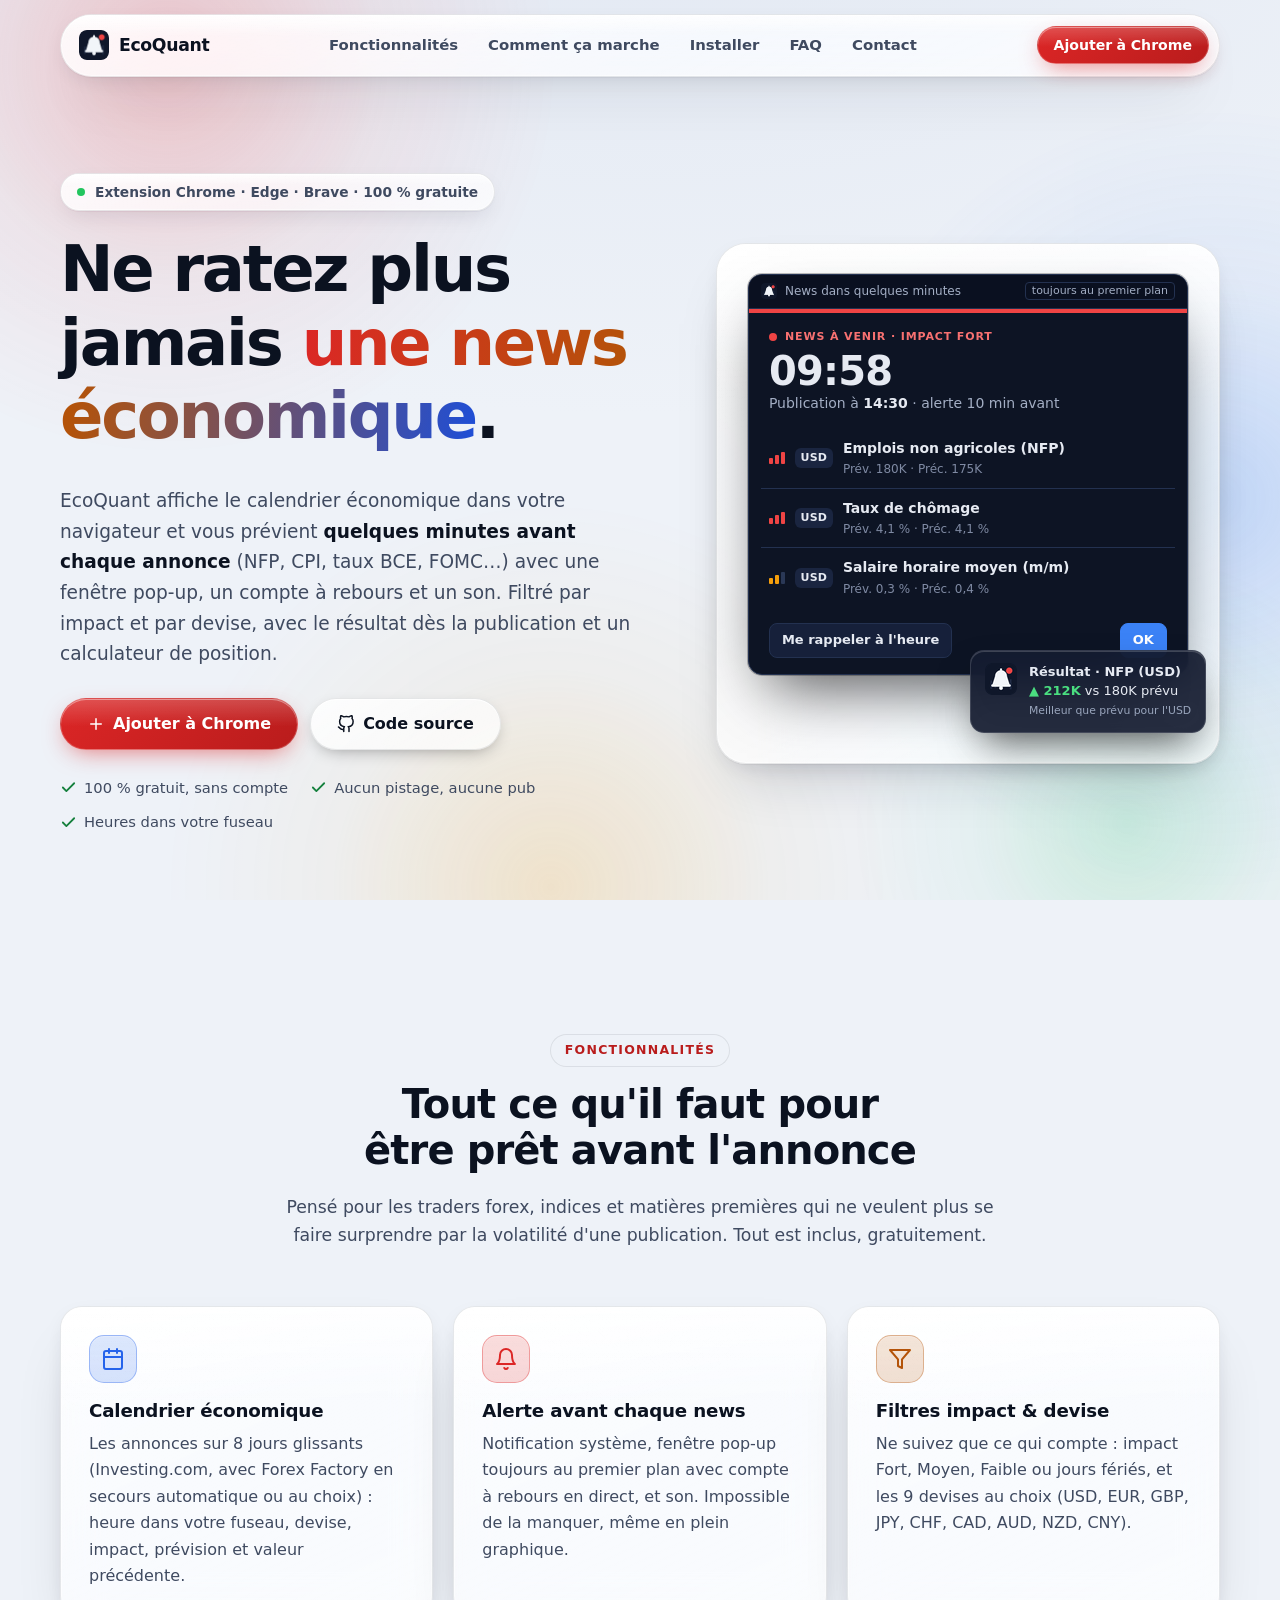
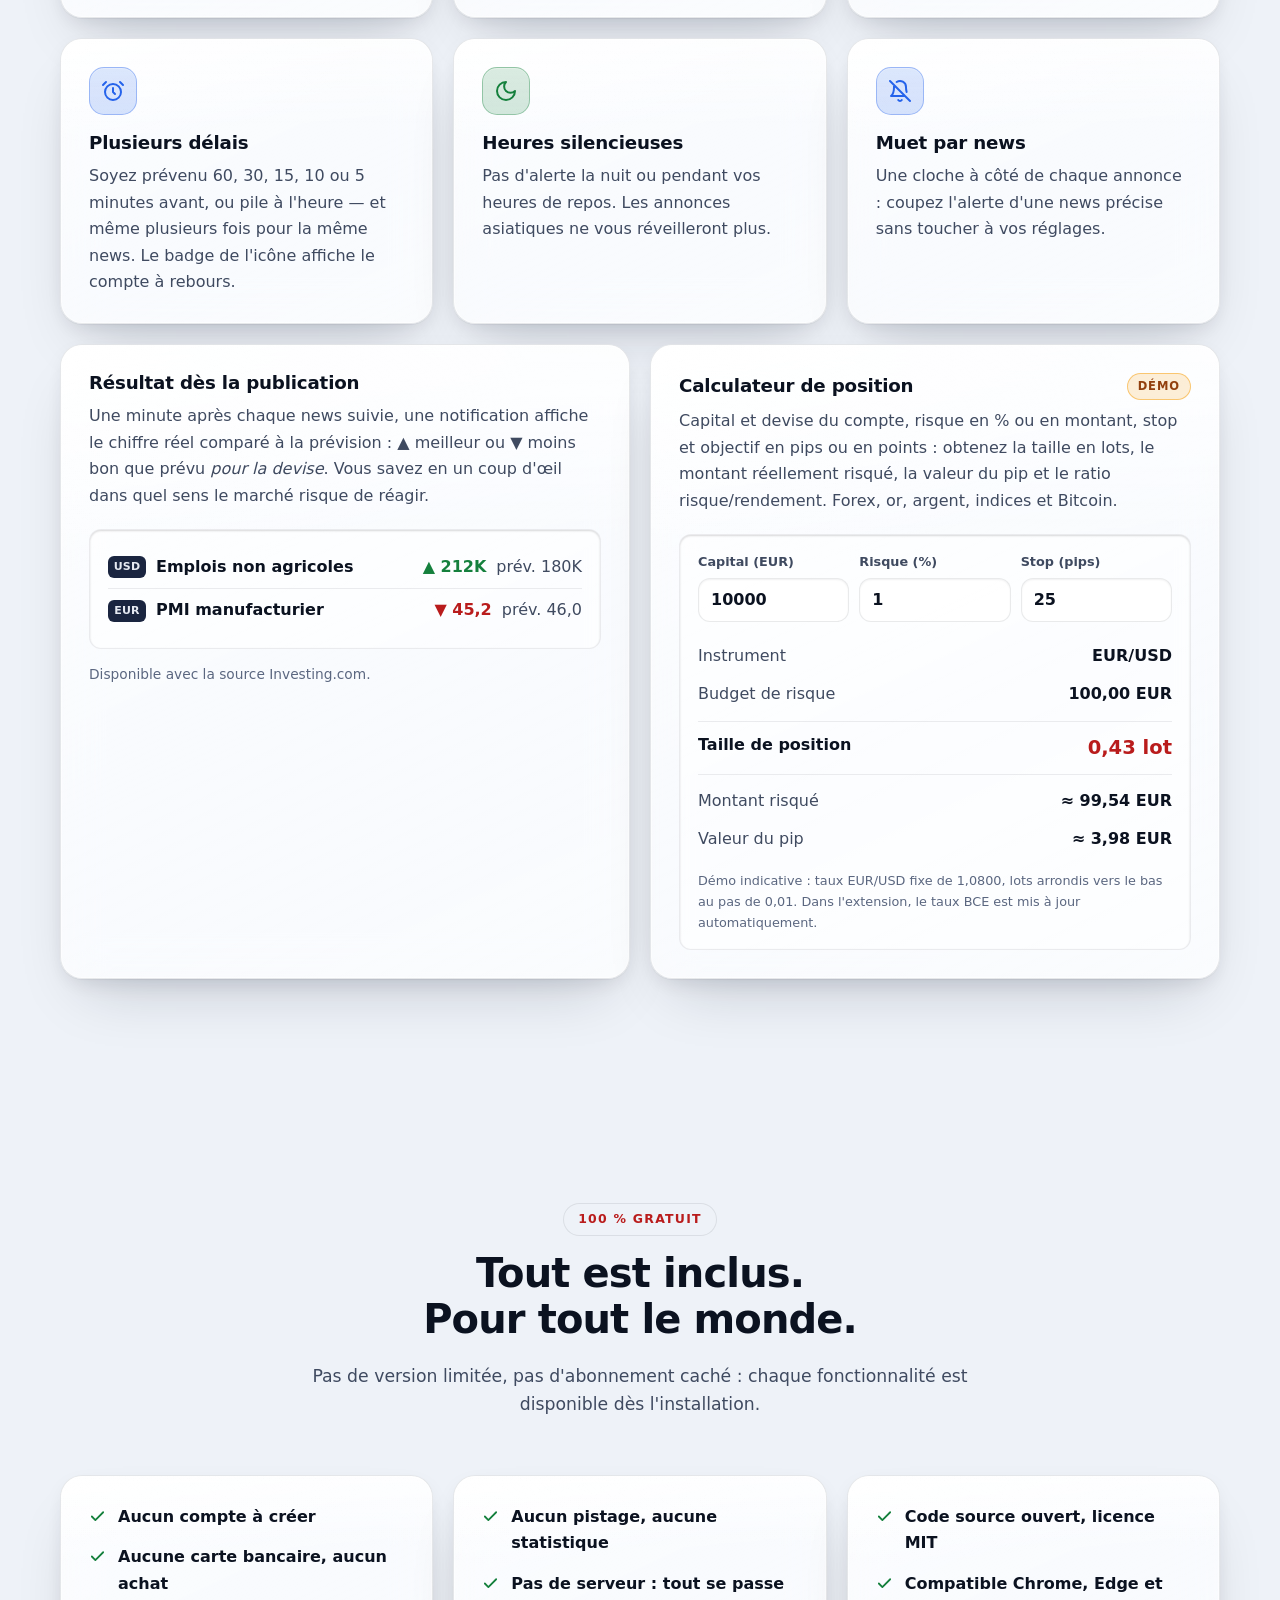
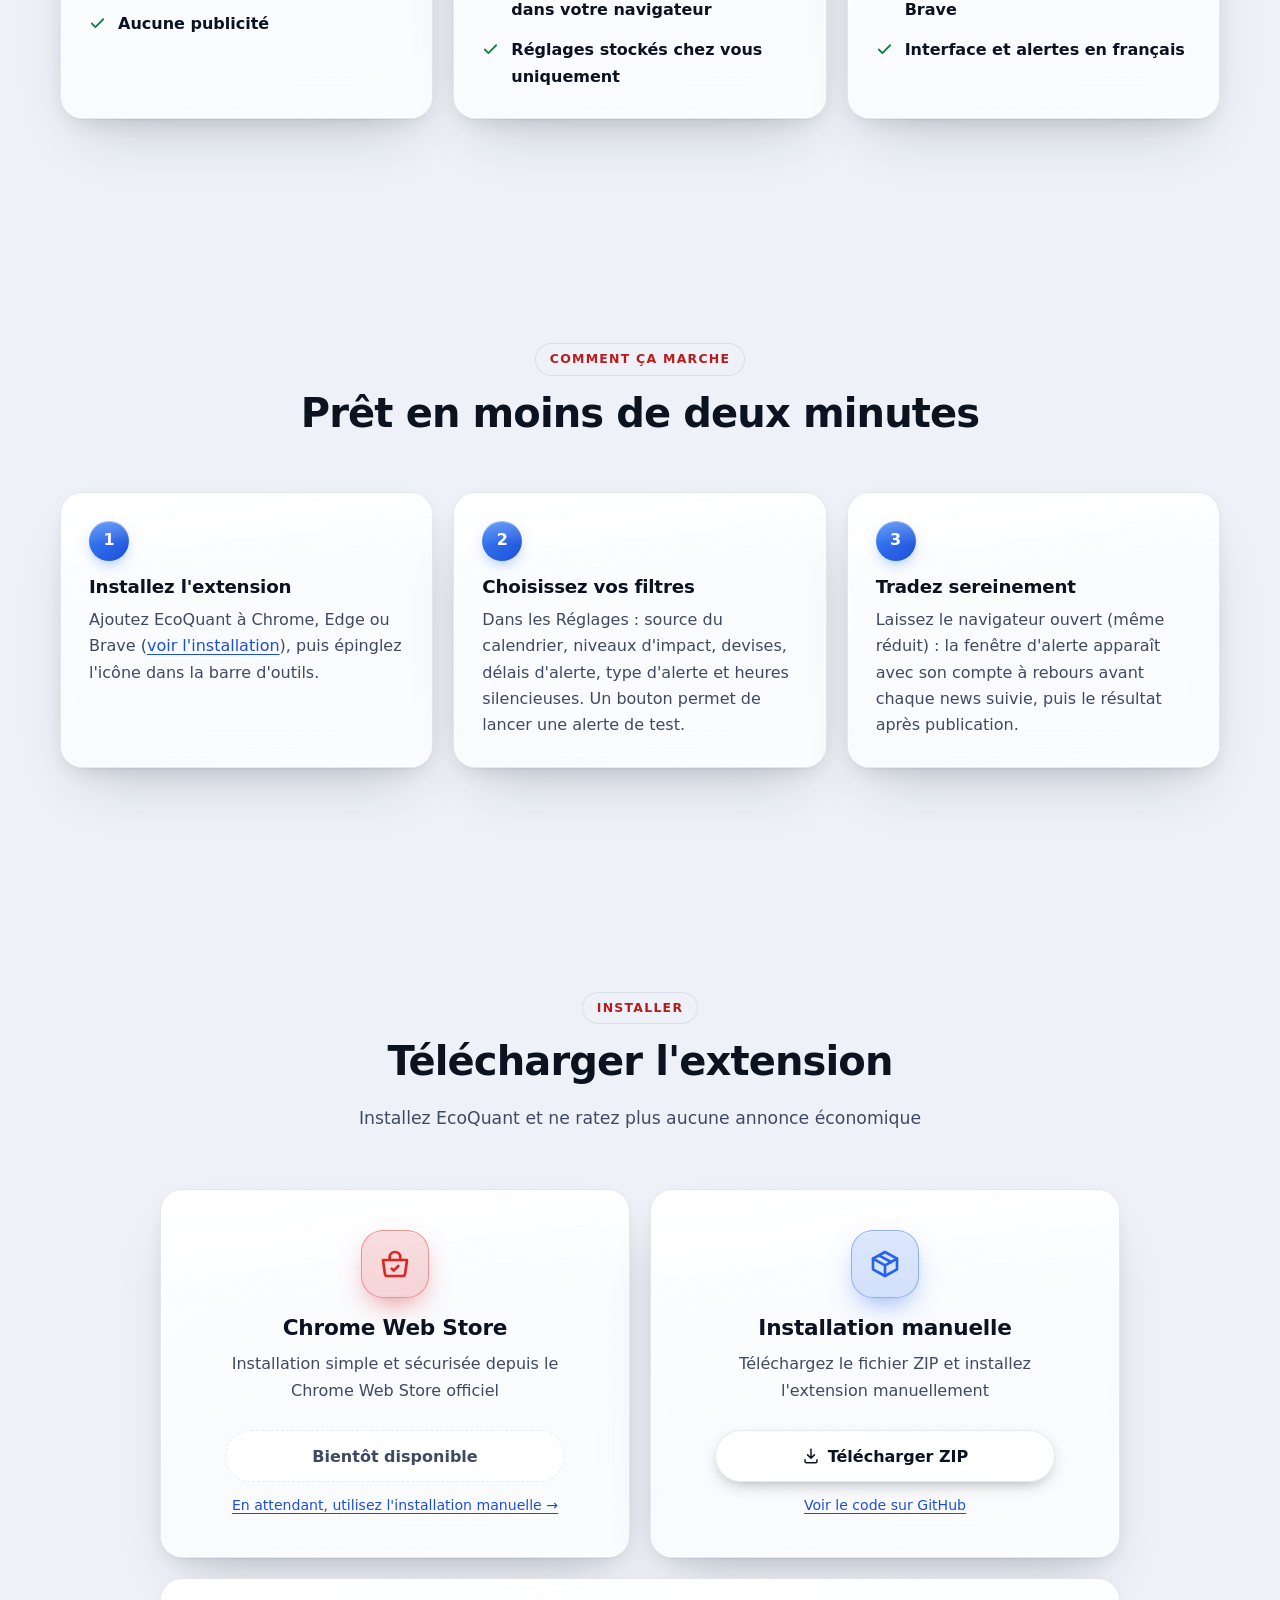
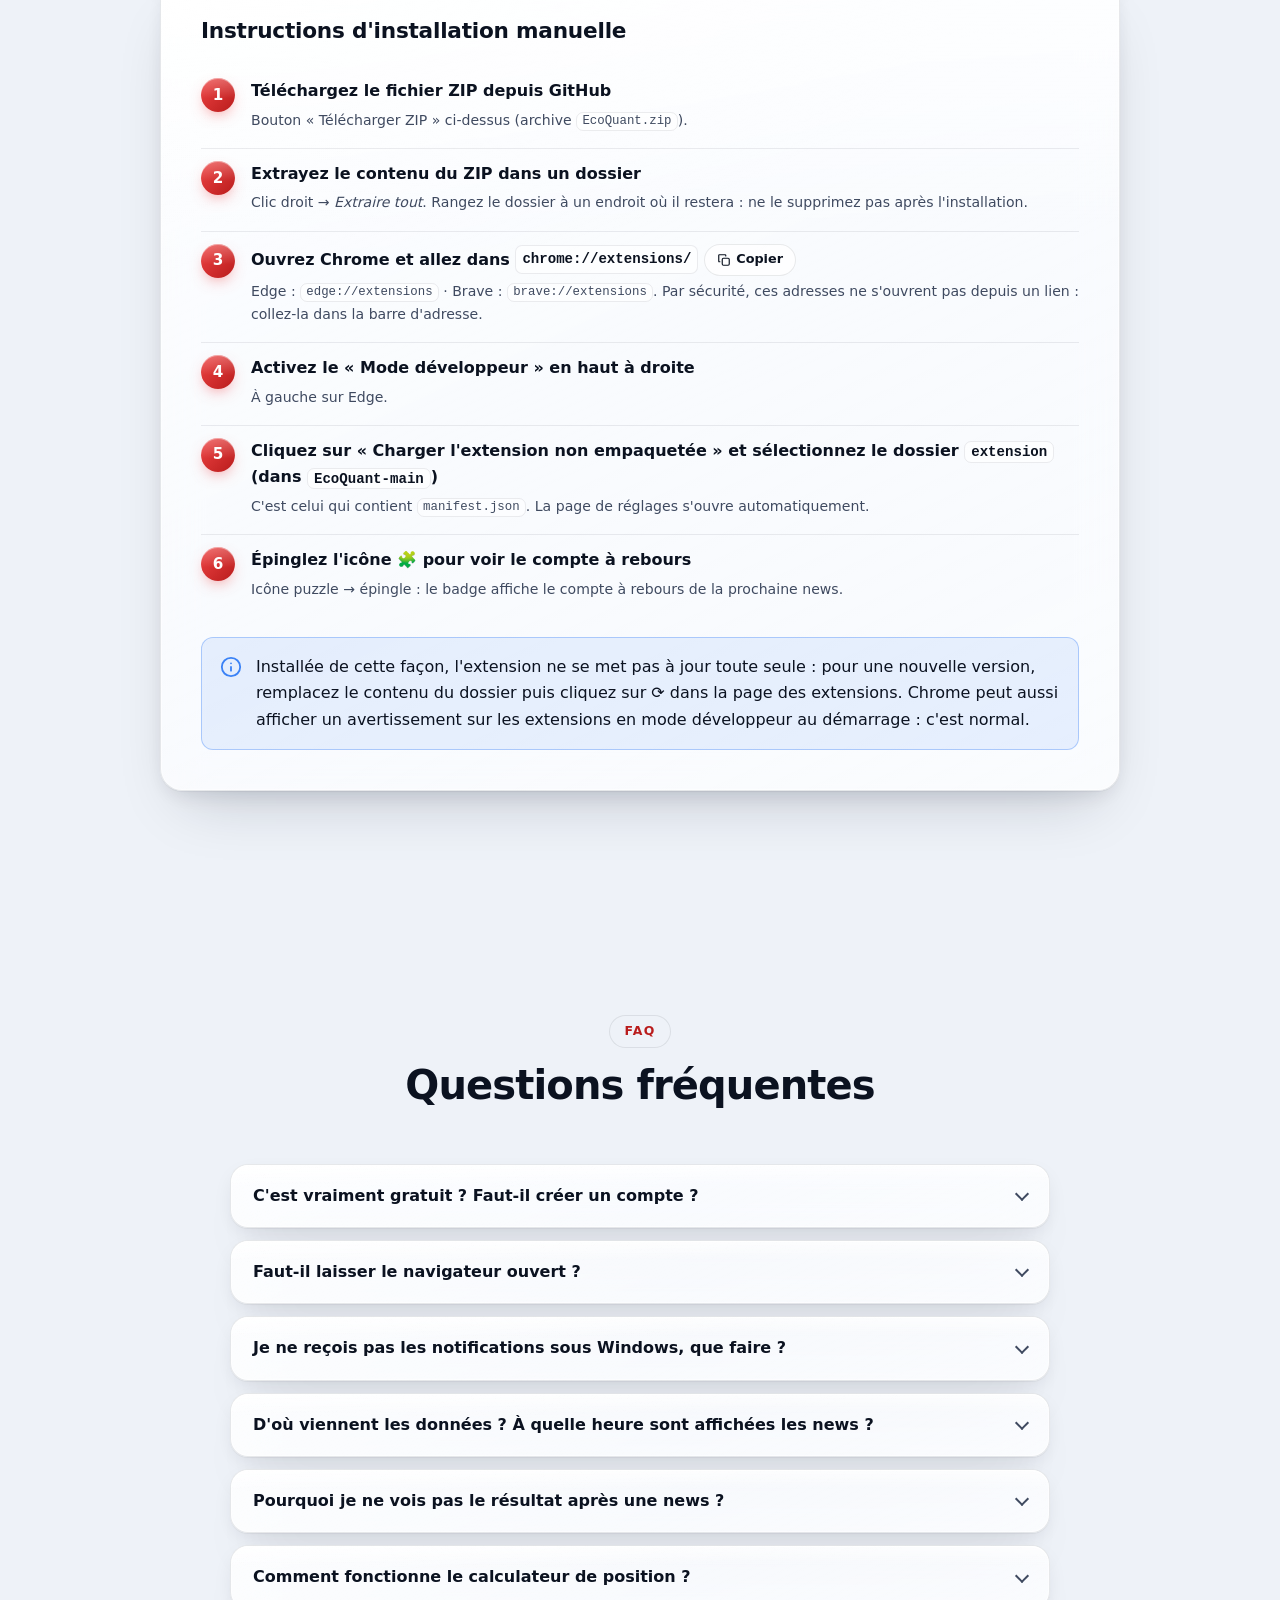
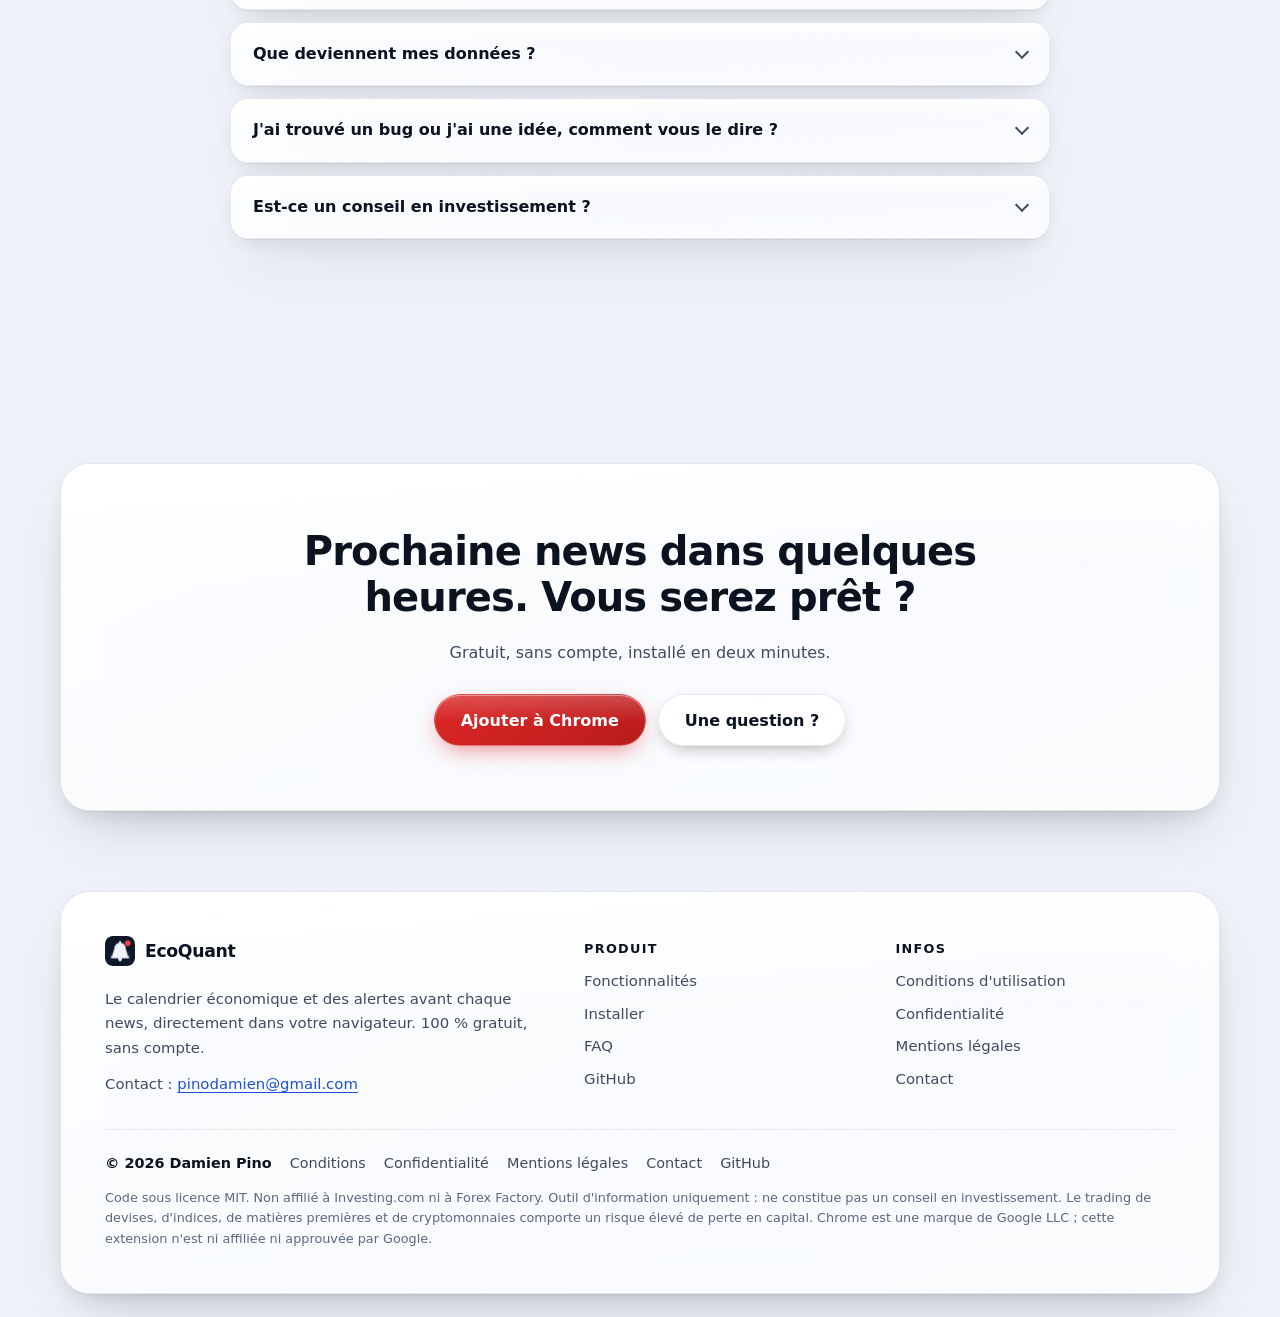
==== commit 26ef11f3: "Fix links" ====
--- a/index.html
+++ b/index.html
@@ -1,10 +1,12 @@
 <!doctype html>
 <html lang="fr">
+
 <head>
   <meta charset="utf-8">
   <meta name="viewport" content="width=device-width, initial-scale=1">
   <title>EcoQuant – Economic News Alerts : alertes avant chaque news économique</title>
-  <meta name="description" content="Extension Chrome, Edge et Brave 100 % gratuite : calendrier économique, alerte pop-up avant chaque annonce (NFP, CPI, BCE, FOMC…) filtrée par impact et devise, résultat après publication et calculateur de position.">
+  <meta name="description"
+    content="Extension Chrome, Edge et Brave 100 % gratuite : calendrier économique, alerte pop-up avant chaque annonce (NFP, CPI, BCE, FOMC…) filtrée par impact et devise, résultat après publication et calculateur de position.">
   <meta name="color-scheme" content="dark light">
   <meta name="theme-color" content="#070b16" media="(prefers-color-scheme: dark)">
   <meta name="theme-color" content="#eef2f8" media="(prefers-color-scheme: light)">
@@ -13,7 +15,8 @@
   <meta property="og:locale" content="fr_FR">
   <meta property="og:site_name" content="EcoQuant">
   <meta property="og:title" content="EcoQuant – Economic News Alerts : alertes avant chaque news économique">
-  <meta property="og:description" content="Extension Chrome, Edge et Brave 100 % gratuite : calendrier économique, alerte pop-up avant chaque annonce (NFP, CPI, BCE, FOMC…) filtrée par impact et devise, résultat après publication et calculateur de position.">
+  <meta property="og:description"
+    content="Extension Chrome, Edge et Brave 100 % gratuite : calendrier économique, alerte pop-up avant chaque annonce (NFP, CPI, BCE, FOMC…) filtrée par impact et devise, résultat après publication et calculateur de position.">
   <meta property="og:url" content="https://damien-codes.github.io/EcoQuant-Site/">
   <meta property="og:image" content="https://damien-codes.github.io/EcoQuant-Site/img/icon128.png">
   <meta name="twitter:card" content="summary">
@@ -24,6 +27,7 @@
   <script defer src="js/main.js"></script>
   <link rel="stylesheet" href="css/style.css">
 </head>
+
 <body>
   <div class="backdrop" aria-hidden="true">
     <span class="blob blob-red"></span><span class="blob blob-blue"></span>
@@ -31,19 +35,27 @@
   </div>
   <svg class="svg-defs" width="0" height="0" aria-hidden="true" focusable="false">
     <filter id="liquid-refraction" x="0" y="0" width="100%" height="100%" color-interpolation-filters="sRGB">
-      <feTurbulence type="fractalNoise" baseFrequency="0.008 0.012" numOctaves="2" seed="7" result="noise"/>
-      <feGaussianBlur in="noise" stdDeviation="2" result="soft"/>
-      <feDisplacementMap in="SourceGraphic" in2="soft" scale="28" xChannelSelector="R" yChannelSelector="G"/>
+      <feTurbulence type="fractalNoise" baseFrequency="0.008 0.012" numOctaves="2" seed="7" result="noise" />
+      <feGaussianBlur in="noise" stdDeviation="2" result="soft" />
+      <feDisplacementMap in="SourceGraphic" in2="soft" scale="28" xChannelSelector="R" yChannelSelector="G" />
     </filter>
   </svg>
   <a class="skip-link" href="#contenu">Aller au contenu</a>
   <header class="site-header" data-header>
     <nav class="nav glass" aria-label="Navigation principale">
-      <a class="brand" href="index.html" aria-current="page"><img src="img/icon128.png" alt="" width="32" height="32">EcoQuant</a>
-      <ul class="nav-links" id="nav-links"><li><a href="#fonctionnalites">Fonctionnalités</a></li><li><a href="#comment">Comment ça marche</a></li><li><a href="#installer">Installer</a></li><li><a href="#faq">FAQ</a></li><li><a href="contact.html">Contact</a></li></ul>
+      <a class="brand" href="index.html" aria-current="page"><img src="img/icon128.png" alt="" width="32"
+          height="32">EcoQuant</a>
+      <ul class="nav-links" id="nav-links">
+        <li><a href="#fonctionnalites">Fonctionnalités</a></li>
+        <li><a href="#comment">Comment ça marche</a></li>
+        <li><a href="#installer">Installer</a></li>
+        <li><a href="#faq">FAQ</a></li>
+        <li><a href="contact.html">Contact</a></li>
+      </ul>
       <div class="nav-actions">
-        <a class="btn btn-primary btn-sm" href="#installer" >Ajouter<span class="hide-xs">à Chrome</span></a>
-        <button class="nav-toggle" type="button" aria-expanded="false" aria-controls="nav-links" aria-label="Ouvrir le menu">
+        <a class="btn btn-primary btn-sm" href="#installer">Ajouter<span class="hide-xs">à Chrome</span></a>
+        <button class="nav-toggle" type="button" aria-expanded="false" aria-controls="nav-links"
+          aria-label="Ouvrir le menu">
           <span aria-hidden="true"></span><span aria-hidden="true"></span>
         </button>
       </div>
@@ -56,31 +68,54 @@
     <section class="hero">
       <div class="container hero-grid">
         <div class="hero-copy">
-          <span class="badge-pill glass"><span class="dot" aria-hidden="true"></span>Extension Chrome · Edge · Brave · 100&nbsp;% gratuite</span>
+          <span class="badge-pill glass"><span class="dot" aria-hidden="true"></span>Extension Chrome · Edge · Brave ·
+            100&nbsp;% gratuite</span>
           <h1>Ne ratez plus jamais <span class="hl">une news économique</span>.</h1>
-          <p class="lead">EcoQuant affiche le calendrier économique dans votre navigateur et vous prévient <strong>quelques minutes avant chaque annonce</strong> (NFP, CPI, taux BCE, FOMC…) avec une fenêtre pop-up, un compte à rebours et un son. Filtré par impact et par devise, avec le résultat dès la publication et un calculateur de position.</p>
+          <p class="lead">EcoQuant affiche le calendrier économique dans votre navigateur et vous prévient
+            <strong>quelques minutes avant chaque annonce</strong> (NFP, CPI, taux BCE, FOMC…) avec une fenêtre pop-up,
+            un compte à rebours et un son. Filtré par impact et par devise, avec le résultat dès la publication et un
+            calculateur de position.
+          </p>
           <div class="cta-row">
-            <a class="btn btn-primary btn-lg" href="#installer" >
-              <svg viewBox="0 0 24 24" fill="none" stroke="currentColor" stroke-width="2" stroke-linecap="round" stroke-linejoin="round" aria-hidden="true"><path d="M12 5v14M5 12h14"/></svg>
+            <a class="btn btn-primary btn-lg" href="#installer">
+              <svg viewBox="0 0 24 24" fill="none" stroke="currentColor" stroke-width="2" stroke-linecap="round"
+                stroke-linejoin="round" aria-hidden="true">
+                <path d="M12 5v14M5 12h14" />
+              </svg>
               Ajouter à Chrome
             </a>
             <a class="btn btn-lg" href="https://github.com/Damien-Codes/EcoQuant" target="_blank" rel="noopener">
-              <svg viewBox="0 0 24 24" fill="none" stroke="currentColor" stroke-width="2" stroke-linecap="round" stroke-linejoin="round" aria-hidden="true"><path d="M9 19c-5 1.5-5-2.5-7-3m14 6v-3.87a3.37 3.37 0 0 0-.94-2.61c3.14-.35 6.44-1.54 6.44-7A5.44 5.44 0 0 0 20 4.77 5.07 5.07 0 0 0 19.91 1S18.73.65 16 2.48a13.38 13.38 0 0 0-7 0C6.27.65 5.09 1 5.09 1A5.07 5.07 0 0 0 5 4.77a5.44 5.44 0 0 0-1.5 3.78c0 5.42 3.3 6.61 6.44 7A3.37 3.37 0 0 0 9 18.13V22"/></svg>
+              <svg viewBox="0 0 24 24" fill="none" stroke="currentColor" stroke-width="2" stroke-linecap="round"
+                stroke-linejoin="round" aria-hidden="true">
+                <path
+                  d="M9 19c-5 1.5-5-2.5-7-3m14 6v-3.87a3.37 3.37 0 0 0-.94-2.61c3.14-.35 6.44-1.54 6.44-7A5.44 5.44 0 0 0 20 4.77 5.07 5.07 0 0 0 19.91 1S18.73.65 16 2.48a13.38 13.38 0 0 0-7 0C6.27.65 5.09 1 5.09 1A5.07 5.07 0 0 0 5 4.77a5.44 5.44 0 0 0-1.5 3.78c0 5.42 3.3 6.61 6.44 7A3.37 3.37 0 0 0 9 18.13V22" />
+              </svg>
               Code source
             </a>
           </div>
           <ul class="trust">
-            <li><svg viewBox="0 0 24 24" fill="none" stroke="currentColor" stroke-width="2.5" stroke-linecap="round" stroke-linejoin="round" aria-hidden="true"><path d="M20 6 9 17l-5-5"/></svg>100&nbsp;% gratuit, sans compte</li>
-            <li><svg viewBox="0 0 24 24" fill="none" stroke="currentColor" stroke-width="2.5" stroke-linecap="round" stroke-linejoin="round" aria-hidden="true"><path d="M20 6 9 17l-5-5"/></svg>Aucun pistage, aucune pub</li>
-            <li><svg viewBox="0 0 24 24" fill="none" stroke="currentColor" stroke-width="2.5" stroke-linecap="round" stroke-linejoin="round" aria-hidden="true"><path d="M20 6 9 17l-5-5"/></svg>Heures dans votre fuseau</li>
+            <li><svg viewBox="0 0 24 24" fill="none" stroke="currentColor" stroke-width="2.5" stroke-linecap="round"
+                stroke-linejoin="round" aria-hidden="true">
+                <path d="M20 6 9 17l-5-5" />
+              </svg>100&nbsp;% gratuit, sans compte</li>
+            <li><svg viewBox="0 0 24 24" fill="none" stroke="currentColor" stroke-width="2.5" stroke-linecap="round"
+                stroke-linejoin="round" aria-hidden="true">
+                <path d="M20 6 9 17l-5-5" />
+              </svg>Aucun pistage, aucune pub</li>
+            <li><svg viewBox="0 0 24 24" fill="none" stroke="currentColor" stroke-width="2.5" stroke-linecap="round"
+                stroke-linejoin="round" aria-hidden="true">
+                <path d="M20 6 9 17l-5-5" />
+              </svg>Heures dans votre fuseau</li>
           </ul>
         </div>
 
         <!-- Maquette HTML/CSS de la fenêtre d'alerte (illustration, pas une capture d'écran) -->
-        <div class="hero-visual glass" data-refract role="img" aria-label="Illustration : fenêtre d'alerte de l'extension affichant un compte à rebours avant la publication des Non-Farm Payrolls américains, et une notification de résultat meilleur que prévu.">
+        <div class="hero-visual glass" data-refract role="img"
+          aria-label="Illustration : fenêtre d'alerte de l'extension affichant un compte à rebours avant la publication des Non-Farm Payrolls américains, et une notification de résultat meilleur que prévu.">
           <div class="mock-stage" aria-hidden="true">
             <div class="mock-window">
-              <div class="mock-titlebar"><img src="img/icon32.png" alt="" width="16" height="16">News dans quelques minutes<span class="pin">toujours au premier plan</span></div>
+              <div class="mock-titlebar"><img src="img/icon32.png" alt="" width="16" height="16">News dans quelques
+                minutes<span class="pin">toujours au premier plan</span></div>
               <div class="mock-stripe"></div>
               <div class="mock-head">
                 <div class="mock-kicker"><span class="dot"></span>News à venir · Impact fort</div>
@@ -91,17 +126,20 @@
                 <li>
                   <span class="bars"><i class="on"></i><i class="on"></i><i class="on"></i></span>
                   <span class="ccy">USD</span>
-                  <span class="t"><span class="t-name">Emplois non agricoles (NFP)</span><small>Prév. 180K · Préc. 175K</small></span>
+                  <span class="t"><span class="t-name">Emplois non agricoles (NFP)</span><small>Prév. 180K · Préc.
+                      175K</small></span>
                 </li>
                 <li>
                   <span class="bars"><i class="on"></i><i class="on"></i><i class="on"></i></span>
                   <span class="ccy">USD</span>
-                  <span class="t"><span class="t-name">Taux de chômage</span><small>Prév. 4,1 % · Préc. 4,1 %</small></span>
+                  <span class="t"><span class="t-name">Taux de chômage</span><small>Prév. 4,1 % · Préc. 4,1
+                      %</small></span>
                 </li>
                 <li>
                   <span class="bars bars-medium"><i class="on"></i><i class="on"></i><i></i></span>
                   <span class="ccy">USD</span>
-                  <span class="t"><span class="t-name">Salaire horaire moyen (m/m)</span><small>Prév. 0,3 % · Préc. 0,4 %</small></span>
+                  <span class="t"><span class="t-name">Salaire horaire moyen (m/m)</span><small>Prév. 0,3 % · Préc. 0,4
+                      %</small></span>
                 </li>
               </ul>
               <div class="mock-foot">
@@ -129,36 +167,64 @@
         <div class="section-head reveal">
           <span class="eyebrow">Fonctionnalités</span>
           <h2>Tout ce qu'il faut pour être prêt avant l'annonce</h2>
-          <p>Pensé pour les traders forex, indices et matières premières qui ne veulent plus se faire surprendre par la volatilité d'une publication. Tout est inclus, gratuitement.</p>
+          <p>Pensé pour les traders forex, indices et matières premières qui ne veulent plus se faire surprendre par la
+            volatilité d'une publication. Tout est inclus, gratuitement.</p>
         </div>
         <div class="grid grid-3">
           <article class="card glass glass-interactive reveal">
-            <div class="icon-tile icon-blue"><svg viewBox="0 0 24 24" fill="none" stroke="currentColor" stroke-width="2" stroke-linecap="round" stroke-linejoin="round" aria-hidden="true"><rect x="3" y="4" width="18" height="18" rx="2"/><path d="M16 2v4M8 2v4M3 10h18"/></svg></div>
+            <div class="icon-tile icon-blue"><svg viewBox="0 0 24 24" fill="none" stroke="currentColor" stroke-width="2"
+                stroke-linecap="round" stroke-linejoin="round" aria-hidden="true">
+                <rect x="3" y="4" width="18" height="18" rx="2" />
+                <path d="M16 2v4M8 2v4M3 10h18" />
+              </svg></div>
             <h3>Calendrier économique</h3>
-            <p>Les annonces sur 8 jours glissants (Investing.com, avec Forex Factory en secours automatique ou au choix) : heure dans votre fuseau, devise, impact, prévision et valeur précédente.</p>
+            <p>Les annonces sur 8 jours glissants (Investing.com, avec Forex Factory en secours automatique ou au choix)
+              : heure dans votre fuseau, devise, impact, prévision et valeur précédente.</p>
           </article>
           <article class="card glass glass-interactive reveal">
-            <div class="icon-tile icon-red"><svg viewBox="0 0 24 24" fill="none" stroke="currentColor" stroke-width="2" stroke-linecap="round" stroke-linejoin="round" aria-hidden="true"><path d="M6 8a6 6 0 0 1 12 0c0 7 3 9 3 9H3s3-2 3-9"/><path d="M10.3 21a1.94 1.94 0 0 0 3.4 0"/></svg></div>
+            <div class="icon-tile icon-red"><svg viewBox="0 0 24 24" fill="none" stroke="currentColor" stroke-width="2"
+                stroke-linecap="round" stroke-linejoin="round" aria-hidden="true">
+                <path d="M6 8a6 6 0 0 1 12 0c0 7 3 9 3 9H3s3-2 3-9" />
+                <path d="M10.3 21a1.94 1.94 0 0 0 3.4 0" />
+              </svg></div>
             <h3>Alerte avant chaque news</h3>
-            <p>Notification système, fenêtre pop-up toujours au premier plan avec compte à rebours en direct, et son. Impossible de la manquer, même en plein graphique.</p>
+            <p>Notification système, fenêtre pop-up toujours au premier plan avec compte à rebours en direct, et son.
+              Impossible de la manquer, même en plein graphique.</p>
           </article>
           <article class="card glass glass-interactive reveal">
-            <div class="icon-tile icon-amber"><svg viewBox="0 0 24 24" fill="none" stroke="currentColor" stroke-width="2" stroke-linecap="round" stroke-linejoin="round" aria-hidden="true"><path d="M22 3H2l8 9.46V19l4 2v-8.54L22 3z"/></svg></div>
+            <div class="icon-tile icon-amber"><svg viewBox="0 0 24 24" fill="none" stroke="currentColor"
+                stroke-width="2" stroke-linecap="round" stroke-linejoin="round" aria-hidden="true">
+                <path d="M22 3H2l8 9.46V19l4 2v-8.54L22 3z" />
+              </svg></div>
             <h3>Filtres impact &amp; devise</h3>
-            <p>Ne suivez que ce qui compte : impact Fort, Moyen, Faible ou jours fériés, et les 9 devises au choix (USD, EUR, GBP, JPY, CHF, CAD, AUD, NZD, CNY).</p>
+            <p>Ne suivez que ce qui compte : impact Fort, Moyen, Faible ou jours fériés, et les 9 devises au choix (USD,
+              EUR, GBP, JPY, CHF, CAD, AUD, NZD, CNY).</p>
           </article>
           <article class="card glass glass-interactive reveal">
-            <div class="icon-tile icon-blue"><svg viewBox="0 0 24 24" fill="none" stroke="currentColor" stroke-width="2" stroke-linecap="round" stroke-linejoin="round" aria-hidden="true"><circle cx="12" cy="13" r="8"/><path d="M12 9v4l2 2M5 3 2 6M22 6l-3-3"/></svg></div>
+            <div class="icon-tile icon-blue"><svg viewBox="0 0 24 24" fill="none" stroke="currentColor" stroke-width="2"
+                stroke-linecap="round" stroke-linejoin="round" aria-hidden="true">
+                <circle cx="12" cy="13" r="8" />
+                <path d="M12 9v4l2 2M5 3 2 6M22 6l-3-3" />
+              </svg></div>
             <h3>Plusieurs délais</h3>
-            <p>Soyez prévenu 60, 30, 15, 10 ou 5 minutes avant, ou pile à l'heure — et même plusieurs fois pour la même news. Le badge de l'icône affiche le compte à rebours.</p>
+            <p>Soyez prévenu 60, 30, 15, 10 ou 5 minutes avant, ou pile à l'heure — et même plusieurs fois pour la même
+              news. Le badge de l'icône affiche le compte à rebours.</p>
           </article>
           <article class="card glass glass-interactive reveal">
-            <div class="icon-tile icon-green"><svg viewBox="0 0 24 24" fill="none" stroke="currentColor" stroke-width="2" stroke-linecap="round" stroke-linejoin="round" aria-hidden="true"><path d="M12 3a6 6 0 0 0 9 9 9 9 0 1 1-9-9z"/></svg></div>
+            <div class="icon-tile icon-green"><svg viewBox="0 0 24 24" fill="none" stroke="currentColor"
+                stroke-width="2" stroke-linecap="round" stroke-linejoin="round" aria-hidden="true">
+                <path d="M12 3a6 6 0 0 0 9 9 9 9 0 1 1-9-9z" />
+              </svg></div>
             <h3>Heures silencieuses</h3>
-            <p>Pas d'alerte la nuit ou pendant vos heures de repos. Les annonces asiatiques ne vous réveilleront plus.</p>
+            <p>Pas d'alerte la nuit ou pendant vos heures de repos. Les annonces asiatiques ne vous réveilleront plus.
+            </p>
           </article>
           <article class="card glass glass-interactive reveal">
-            <div class="icon-tile icon-blue"><svg viewBox="0 0 24 24" fill="none" stroke="currentColor" stroke-width="2" stroke-linecap="round" stroke-linejoin="round" aria-hidden="true"><path d="M13.73 21a2 2 0 0 1-3.46 0M18.63 13A17.89 17.89 0 0 1 18 8M6.26 6.26A5.82 5.82 0 0 0 6 8c0 7-3 9-3 9h14M18 8a6 6 0 0 0-9.33-5M2 2l20 20"/></svg></div>
+            <div class="icon-tile icon-blue"><svg viewBox="0 0 24 24" fill="none" stroke="currentColor" stroke-width="2"
+                stroke-linecap="round" stroke-linejoin="round" aria-hidden="true">
+                <path
+                  d="M13.73 21a2 2 0 0 1-3.46 0M18.63 13A17.89 17.89 0 0 1 18 8M6.26 6.26A5.82 5.82 0 0 0 6 8c0 7-3 9-3 9h14M18 8a6 6 0 0 0-9.33-5M2 2l20 20" />
+              </svg></div>
             <h3>Muet par news</h3>
             <p>Une cloche à côté de chaque annonce : coupez l'alerte d'une news précise sans toucher à vos réglages.</p>
           </article>
@@ -167,10 +233,14 @@
         <div class="split">
           <article class="card glass reveal">
             <h3>Résultat dès la publication</h3>
-            <p>Une minute après chaque news suivie, une notification affiche le chiffre réel comparé à la prévision : ▲ meilleur ou ▼ moins bon que prévu <em>pour la devise</em>. Vous savez en un coup d'œil dans quel sens le marché risque de réagir.</p>
+            <p>Une minute après chaque news suivie, une notification affiche le chiffre réel comparé à la prévision : ▲
+              meilleur ou ▼ moins bon que prévu <em>pour la devise</em>. Vous savez en un coup d'œil dans quel sens le
+              marché risque de réagir.</p>
             <div class="result-demo inset" role="group" aria-label="Exemple de résultats">
-              <div class="result-row"><span class="ccy">USD</span><span class="name">Emplois non agricoles</span><span class="up num">▲ 212K</span><span class="muted num">prév. 180K</span></div>
-              <div class="result-row"><span class="ccy">EUR</span><span class="name">PMI manufacturier</span><span class="down num">▼ 45,2</span><span class="muted num">prév. 46,0</span></div>
+              <div class="result-row"><span class="ccy">USD</span><span class="name">Emplois non agricoles</span><span
+                  class="up num">▲ 212K</span><span class="muted num">prév. 180K</span></div>
+              <div class="result-row"><span class="ccy">EUR</span><span class="name">PMI manufacturier</span><span
+                  class="down num">▼ 45,2</span><span class="muted num">prév. 46,0</span></div>
             </div>
             <p class="card-note">Disponible avec la source Investing.com.</p>
           </article>
@@ -180,7 +250,9 @@
               <h3>Calculateur de position</h3>
               <span class="demo-tag">Démo</span>
             </div>
-            <p>Capital et devise du compte, risque en % ou en montant, stop et objectif en pips ou en points : obtenez la taille en lots, le montant réellement risqué, la valeur du pip et le ratio risque/rendement. Forex, or, argent, indices et Bitcoin.</p>
+            <p>Capital et devise du compte, risque en % ou en montant, stop et objectif en pips ou en points : obtenez
+              la taille en lots, le montant réellement risqué, la valeur du pip et le ratio risque/rendement. Forex, or,
+              argent, indices et Bitcoin.</p>
             <form class="calc-demo inset" data-calc aria-label="Démo du calculateur de position sur EUR/USD" novalidate>
               <div class="calc-fields">
                 <label>
@@ -197,13 +269,29 @@
                 </label>
               </div>
               <dl class="calc-out num" aria-live="polite">
-                <div><dt>Instrument</dt><dd>EUR/USD</dd></div>
-                <div><dt>Budget de risque</dt><dd><output name="budget">100,00 EUR</output></dd></div>
-                <div class="calc-main"><dt>Taille de position</dt><dd><output name="lots">0,43 lot</output></dd></div>
-                <div><dt>Montant risqué</dt><dd><output name="risked">≈ 99,54 EUR</output></dd></div>
-                <div><dt>Valeur du pip</dt><dd><output name="pip">≈ 3,98 EUR</output></dd></div>
+                <div>
+                  <dt>Instrument</dt>
+                  <dd>EUR/USD</dd>
+                </div>
+                <div>
+                  <dt>Budget de risque</dt>
+                  <dd><output name="budget">100,00 EUR</output></dd>
+                </div>
+                <div class="calc-main">
+                  <dt>Taille de position</dt>
+                  <dd><output name="lots">0,43 lot</output></dd>
+                </div>
+                <div>
+                  <dt>Montant risqué</dt>
+                  <dd><output name="risked">≈ 99,54 EUR</output></dd>
+                </div>
+                <div>
+                  <dt>Valeur du pip</dt>
+                  <dd><output name="pip">≈ 3,98 EUR</output></dd>
+                </div>
               </dl>
-              <p class="calc-hint">Démo indicative : taux EUR/USD fixe de 1,0800, lots arrondis vers le bas au pas de 0,01. Dans l'extension, le taux BCE est mis à jour automatiquement.</p>
+              <p class="calc-hint">Démo indicative : taux EUR/USD fixe de 1,0800, lots arrondis vers le bas au pas de
+                0,01. Dans l'extension, le taux BCE est mis à jour automatiquement.</p>
             </form>
           </article>
         </div>
@@ -216,28 +304,56 @@
         <div class="section-head reveal">
           <span class="eyebrow">100&nbsp;% gratuit</span>
           <h2>Tout est inclus. Pour tout le monde.</h2>
-          <p>Pas de version limitée, pas d'abonnement caché : chaque fonctionnalité est disponible dès l'installation.</p>
+          <p>Pas de version limitée, pas d'abonnement caché : chaque fonctionnalité est disponible dès l'installation.
+          </p>
         </div>
         <div class="grid grid-3">
           <article class="card glass reveal">
             <ul class="checklist">
-              <li><svg viewBox="0 0 24 24" fill="none" stroke="currentColor" stroke-width="2.5" stroke-linecap="round" stroke-linejoin="round" aria-hidden="true"><path d="M20 6 9 17l-5-5"/></svg>Aucun compte à créer</li>
-              <li><svg viewBox="0 0 24 24" fill="none" stroke="currentColor" stroke-width="2.5" stroke-linecap="round" stroke-linejoin="round" aria-hidden="true"><path d="M20 6 9 17l-5-5"/></svg>Aucune carte bancaire, aucun achat</li>
-              <li><svg viewBox="0 0 24 24" fill="none" stroke="currentColor" stroke-width="2.5" stroke-linecap="round" stroke-linejoin="round" aria-hidden="true"><path d="M20 6 9 17l-5-5"/></svg>Aucune publicité</li>
+              <li><svg viewBox="0 0 24 24" fill="none" stroke="currentColor" stroke-width="2.5" stroke-linecap="round"
+                  stroke-linejoin="round" aria-hidden="true">
+                  <path d="M20 6 9 17l-5-5" />
+                </svg>Aucun compte à créer</li>
+              <li><svg viewBox="0 0 24 24" fill="none" stroke="currentColor" stroke-width="2.5" stroke-linecap="round"
+                  stroke-linejoin="round" aria-hidden="true">
+                  <path d="M20 6 9 17l-5-5" />
+                </svg>Aucune carte bancaire, aucun achat</li>
+              <li><svg viewBox="0 0 24 24" fill="none" stroke="currentColor" stroke-width="2.5" stroke-linecap="round"
+                  stroke-linejoin="round" aria-hidden="true">
+                  <path d="M20 6 9 17l-5-5" />
+                </svg>Aucune publicité</li>
             </ul>
           </article>
           <article class="card glass reveal">
             <ul class="checklist">
-              <li><svg viewBox="0 0 24 24" fill="none" stroke="currentColor" stroke-width="2.5" stroke-linecap="round" stroke-linejoin="round" aria-hidden="true"><path d="M20 6 9 17l-5-5"/></svg>Aucun pistage, aucune statistique</li>
-              <li><svg viewBox="0 0 24 24" fill="none" stroke="currentColor" stroke-width="2.5" stroke-linecap="round" stroke-linejoin="round" aria-hidden="true"><path d="M20 6 9 17l-5-5"/></svg>Pas de serveur : tout se passe dans votre navigateur</li>
-              <li><svg viewBox="0 0 24 24" fill="none" stroke="currentColor" stroke-width="2.5" stroke-linecap="round" stroke-linejoin="round" aria-hidden="true"><path d="M20 6 9 17l-5-5"/></svg>Réglages stockés chez vous uniquement</li>
+              <li><svg viewBox="0 0 24 24" fill="none" stroke="currentColor" stroke-width="2.5" stroke-linecap="round"
+                  stroke-linejoin="round" aria-hidden="true">
+                  <path d="M20 6 9 17l-5-5" />
+                </svg>Aucun pistage, aucune statistique</li>
+              <li><svg viewBox="0 0 24 24" fill="none" stroke="currentColor" stroke-width="2.5" stroke-linecap="round"
+                  stroke-linejoin="round" aria-hidden="true">
+                  <path d="M20 6 9 17l-5-5" />
+                </svg>Pas de serveur : tout se passe dans votre navigateur</li>
+              <li><svg viewBox="0 0 24 24" fill="none" stroke="currentColor" stroke-width="2.5" stroke-linecap="round"
+                  stroke-linejoin="round" aria-hidden="true">
+                  <path d="M20 6 9 17l-5-5" />
+                </svg>Réglages stockés chez vous uniquement</li>
             </ul>
           </article>
           <article class="card glass reveal">
             <ul class="checklist">
-              <li><svg viewBox="0 0 24 24" fill="none" stroke="currentColor" stroke-width="2.5" stroke-linecap="round" stroke-linejoin="round" aria-hidden="true"><path d="M20 6 9 17l-5-5"/></svg>Code source ouvert, licence MIT</li>
-              <li><svg viewBox="0 0 24 24" fill="none" stroke="currentColor" stroke-width="2.5" stroke-linecap="round" stroke-linejoin="round" aria-hidden="true"><path d="M20 6 9 17l-5-5"/></svg>Compatible Chrome, Edge et Brave</li>
-              <li><svg viewBox="0 0 24 24" fill="none" stroke="currentColor" stroke-width="2.5" stroke-linecap="round" stroke-linejoin="round" aria-hidden="true"><path d="M20 6 9 17l-5-5"/></svg>Interface et alertes en français</li>
+              <li><svg viewBox="0 0 24 24" fill="none" stroke="currentColor" stroke-width="2.5" stroke-linecap="round"
+                  stroke-linejoin="round" aria-hidden="true">
+                  <path d="M20 6 9 17l-5-5" />
+                </svg>Code source ouvert, licence MIT</li>
+              <li><svg viewBox="0 0 24 24" fill="none" stroke="currentColor" stroke-width="2.5" stroke-linecap="round"
+                  stroke-linejoin="round" aria-hidden="true">
+                  <path d="M20 6 9 17l-5-5" />
+                </svg>Compatible Chrome, Edge et Brave</li>
+              <li><svg viewBox="0 0 24 24" fill="none" stroke="currentColor" stroke-width="2.5" stroke-linecap="round"
+                  stroke-linejoin="round" aria-hidden="true">
+                  <path d="M20 6 9 17l-5-5" />
+                </svg>Interface et alertes en français</li>
             </ul>
           </article>
         </div>
@@ -255,17 +371,20 @@
           <li class="card glass reveal">
             <span class="how-num" aria-hidden="true">1</span>
             <h3>Installez l'extension</h3>
-            <p>Ajoutez EcoQuant à Chrome, Edge ou Brave (<a href="#installer">voir l'installation</a>), puis épinglez l'icône dans la barre d'outils.</p>
+            <p>Ajoutez EcoQuant à Chrome, Edge ou Brave (<a href="#installer">voir l'installation</a>), puis épinglez
+              l'icône dans la barre d'outils.</p>
           </li>
           <li class="card glass reveal">
             <span class="how-num" aria-hidden="true">2</span>
             <h3>Choisissez vos filtres</h3>
-            <p>Dans les Réglages : source du calendrier, niveaux d'impact, devises, délais d'alerte, type d'alerte et heures silencieuses. Un bouton permet de lancer une alerte de test.</p>
+            <p>Dans les Réglages : source du calendrier, niveaux d'impact, devises, délais d'alerte, type d'alerte et
+              heures silencieuses. Un bouton permet de lancer une alerte de test.</p>
           </li>
           <li class="card glass reveal">
             <span class="how-num" aria-hidden="true">3</span>
             <h3>Tradez sereinement</h3>
-            <p>Laissez le navigateur ouvert (même réduit) : la fenêtre d'alerte apparaît avec son compte à rebours avant chaque news suivie, puis le résultat après publication.</p>
+            <p>Laissez le navigateur ouvert (même réduit) : la fenêtre d'alerte apparaît avec son compte à rebours avant
+              chaque news suivie, puis le résultat après publication.</p>
           </li>
         </ol>
       </div>
@@ -282,22 +401,40 @@
 
         <div class="install-grid">
           <article class="install-card glass reveal is-pending">
-    <div class="install-icon install-icon-red"><svg viewBox="0 0 24 24" fill="none" stroke="currentColor" stroke-width="2" stroke-linecap="round" stroke-linejoin="round" aria-hidden="true" focusable="false"><path d="M3 9h18l-1.4 10.2A2 2 0 0 1 17.6 21H6.4a2 2 0 0 1-2-1.8L3 9z"/><path d="M8 9V7a4 4 0 0 1 8 0v2"/><path d="M9.5 15.5 11 17l3.5-3.5"/></svg></div>
-    <h3>Chrome Web Store</h3>
-    <p>Installation simple et sécurisée depuis le Chrome Web Store officiel</p>
-    <div class="install-action"><span class="btn btn-primary btn-lg btn-block is-disabled" role="link" aria-disabled="true">Bientôt disponible</span>
-       <p class="install-note"><a href="#instructions">En attendant, utilisez l'installation manuelle →</a></p></div>
-  </article>
+            <div class="install-icon install-icon-red"><svg viewBox="0 0 24 24" fill="none" stroke="currentColor"
+                stroke-width="2" stroke-linecap="round" stroke-linejoin="round" aria-hidden="true" focusable="false">
+                <path d="M3 9h18l-1.4 10.2A2 2 0 0 1 17.6 21H6.4a2 2 0 0 1-2-1.8L3 9z" />
+                <path d="M8 9V7a4 4 0 0 1 8 0v2" />
+                <path d="M9.5 15.5 11 17l3.5-3.5" />
+              </svg></div>
+            <h3>Chrome Web Store</h3>
+            <p>Installation simple et sécurisée depuis le Chrome Web Store officiel</p>
+            <div class="install-action"><span class="btn btn-primary btn-lg btn-block is-disabled" role="link"
+                aria-disabled="true">Bientôt disponible</span>
+              <p class="install-note"><a href="#instructions">En attendant, utilisez l'installation manuelle →</a></p>
+            </div>
+          </article>
           <article class="install-card glass reveal">
-            <div class="install-icon install-icon-blue"><svg viewBox="0 0 24 24" fill="none" stroke="currentColor" stroke-width="2" stroke-linecap="round" stroke-linejoin="round" aria-hidden="true"><path d="M21 8 12 3 3 8v8l9 5 9-5V8z"/><path d="M3 8l9 5 9-5M12 13v8"/><path d="m7.5 5.5 9 5"/></svg></div>
+            <div class="install-icon install-icon-blue"><svg viewBox="0 0 24 24" fill="none" stroke="currentColor"
+                stroke-width="2" stroke-linecap="round" stroke-linejoin="round" aria-hidden="true">
+                <path d="M21 8 12 3 3 8v8l9 5 9-5V8z" />
+                <path d="M3 8l9 5 9-5M12 13v8" />
+                <path d="m7.5 5.5 9 5" />
+              </svg></div>
             <h3>Installation manuelle</h3>
             <p>Téléchargez le fichier ZIP et installez l'extension manuellement</p>
             <div class="install-action">
-              <a class="btn btn-lg btn-block" href="https://github.com/Damien-Codes/EcoQuant/archive/refs/heads/main.zip" download>
-                <svg viewBox="0 0 24 24" fill="none" stroke="currentColor" stroke-width="2" stroke-linecap="round" stroke-linejoin="round" aria-hidden="true"><path d="M12 3v12m0 0-4.5-4.5M12 15l4.5-4.5"/><path d="M4 17v2a2 2 0 0 0 2 2h12a2 2 0 0 0 2-2v-2"/></svg>
+              <a class="btn btn-lg btn-block" href="https://github.com/Damien-Codes/EcoQuant-Site/EcoQuant.zip"
+                download>
+                <svg viewBox="0 0 24 24" fill="none" stroke="currentColor" stroke-width="2" stroke-linecap="round"
+                  stroke-linejoin="round" aria-hidden="true">
+                  <path d="M12 3v12m0 0-4.5-4.5M12 15l4.5-4.5" />
+                  <path d="M4 17v2a2 2 0 0 0 2 2h12a2 2 0 0 0 2-2v-2" />
+                </svg>
                 Télécharger ZIP
               </a>
-              <p class="install-note"><a href="https://github.com/Damien-Codes/EcoQuant" target="_blank" rel="noopener">Voir le code sur GitHub</a></p>
+              <p class="install-note"><a href="https://github.com/Damien-Codes/EcoQuant" target="_blank"
+                  rel="noopener">Voir le code sur GitHub</a></p>
             </div>
           </article>
         </div>
@@ -307,38 +444,67 @@
           <ol class="steps">
             <li>
               <span class="step-num" aria-hidden="true">1</span>
-              <div><p>Téléchargez le fichier ZIP depuis GitHub</p><small>Bouton « Télécharger ZIP » ci-dessus (archive <code>EcoQuant-main.zip</code>).</small></div>
+              <div>
+                <p>Téléchargez le fichier ZIP depuis GitHub</p><small>Bouton « Télécharger ZIP » ci-dessus (archive
+                  <code>EcoQuant.zip</code>).</small>
+              </div>
             </li>
             <li>
               <span class="step-num" aria-hidden="true">2</span>
-              <div><p>Extrayez le contenu du ZIP dans un dossier</p><small>Clic droit → <em>Extraire tout</em>. Rangez le dossier à un endroit où il restera : ne le supprimez pas après l'installation.</small></div>
+              <div>
+                <p>Extrayez le contenu du ZIP dans un dossier</p><small>Clic droit → <em>Extraire tout</em>. Rangez le
+                  dossier à un endroit où il restera : ne le supprimez pas après l'installation.</small>
+              </div>
             </li>
             <li>
               <span class="step-num" aria-hidden="true">3</span>
               <div>
                 <p>Ouvrez Chrome et allez dans
-                  <span class="code-copy"><code>chrome://extensions/</code><button class="copy-btn" type="button" data-copy="chrome://extensions/" aria-describedby="copy-status" hidden><svg viewBox="0 0 24 24" fill="none" stroke="currentColor" stroke-width="2" stroke-linecap="round" stroke-linejoin="round" aria-hidden="true"><rect x="9" y="9" width="12" height="12" rx="2"/><path d="M5 15H4a1 1 0 0 1-1-1V4a1 1 0 0 1 1-1h10a1 1 0 0 1 1 1v1"/></svg><span data-copy-label>Copier</span></button></span>
+                  <span class="code-copy"><code>chrome://extensions/</code><button class="copy-btn" type="button"
+                      data-copy="chrome://extensions/" aria-describedby="copy-status" hidden><svg viewBox="0 0 24 24"
+                        fill="none" stroke="currentColor" stroke-width="2" stroke-linecap="round"
+                        stroke-linejoin="round" aria-hidden="true">
+                        <rect x="9" y="9" width="12" height="12" rx="2" />
+                        <path d="M5 15H4a1 1 0 0 1-1-1V4a1 1 0 0 1 1-1h10a1 1 0 0 1 1 1v1" />
+                      </svg><span data-copy-label>Copier</span></button></span>
                 </p>
-                <small>Edge : <code>edge://extensions</code> · Brave : <code>brave://extensions</code>. Par sécurité, ces adresses ne s'ouvrent pas depuis un lien : collez-la dans la barre d'adresse.</small>
+                <small>Edge : <code>edge://extensions</code> · Brave : <code>brave://extensions</code>. Par sécurité,
+                  ces adresses ne s'ouvrent pas depuis un lien : collez-la dans la barre d'adresse.</small>
                 <span class="visually-hidden" id="copy-status" aria-live="polite"></span>
               </div>
             </li>
             <li>
               <span class="step-num" aria-hidden="true">4</span>
-              <div><p>Activez le « Mode développeur » en haut à droite</p><small>À gauche sur Edge.</small></div>
+              <div>
+                <p>Activez le « Mode développeur » en haut à droite</p><small>À gauche sur Edge.</small>
+              </div>
             </li>
             <li>
               <span class="step-num" aria-hidden="true">5</span>
-              <div><p>Cliquez sur « Charger l'extension non empaquetée » et sélectionnez le dossier <strong><code>extension</code></strong> (dans <code>EcoQuant-main</code>)</p><small>C'est celui qui contient <code>manifest.json</code>. La page de réglages s'ouvre automatiquement.</small></div>
+              <div>
+                <p>Cliquez sur « Charger l'extension non empaquetée » et sélectionnez le dossier
+                  <strong><code>extension</code></strong> (dans <code>EcoQuant-main</code>)
+                </p><small>C'est celui qui
+                  contient <code>manifest.json</code>. La page de réglages s'ouvre automatiquement.</small>
+              </div>
             </li>
             <li>
               <span class="step-num" aria-hidden="true">6</span>
-              <div><p>Épinglez l'icône 🧩 pour voir le compte à rebours</p><small>Icône puzzle → épingle : le badge affiche le compte à rebours de la prochaine news.</small></div>
+              <div>
+                <p>Épinglez l'icône 🧩 pour voir le compte à rebours</p><small>Icône puzzle → épingle : le badge affiche
+                  le compte à rebours de la prochaine news.</small>
+              </div>
             </li>
           </ol>
           <div class="notice info">
-            <svg viewBox="0 0 24 24" fill="none" stroke="currentColor" stroke-width="2" stroke-linecap="round" stroke-linejoin="round" aria-hidden="true"><circle cx="12" cy="12" r="10"/><path d="M12 16v-4M12 8h.01"/></svg>
-            <p>Installée de cette façon, l'extension ne se met pas à jour toute seule : pour une nouvelle version, remplacez le contenu du dossier puis cliquez sur ⟳ dans la page des extensions. Chrome peut aussi afficher un avertissement sur les extensions en mode développeur au démarrage : c'est normal.</p>
+            <svg viewBox="0 0 24 24" fill="none" stroke="currentColor" stroke-width="2" stroke-linecap="round"
+              stroke-linejoin="round" aria-hidden="true">
+              <circle cx="12" cy="12" r="10" />
+              <path d="M12 16v-4M12 8h.01" />
+            </svg>
+            <p>Installée de cette façon, l'extension ne se met pas à jour toute seule : pour une nouvelle version,
+              remplacez le contenu du dossier puis cliquez sur ⟳ dans la page des extensions. Chrome peut aussi afficher
+              un avertissement sur les extensions en mode développeur au démarrage : c'est normal.</p>
           </div>
         </article>
       </div>
@@ -355,58 +521,88 @@
           <details class="glass">
             <summary>C'est vraiment gratuit ? Faut-il créer un compte ?</summary>
             <div class="answer">
-              <p>Oui, <strong>100&nbsp;% gratuit</strong> et <strong>sans compte</strong> : toutes les fonctionnalités (alertes, 9 devises, tous les impacts, plusieurs délais, résultat après publication, calculateur de position) sont incluses. Pas de publicité, pas d'abonnement, pas de pistage. Le code source est ouvert, sous licence MIT.</p>
+              <p>Oui, <strong>100&nbsp;% gratuit</strong> et <strong>sans compte</strong> : toutes les fonctionnalités
+                (alertes, 9 devises, tous les impacts, plusieurs délais, résultat après publication, calculateur de
+                position) sont incluses. Pas de publicité, pas d'abonnement, pas de pistage. Le code source est ouvert,
+                sous licence MIT.</p>
             </div>
           </details>
           <details class="glass">
             <summary>Faut-il laisser le navigateur ouvert ?</summary>
             <div class="answer">
-              <p>Oui. Les alertes sont déclenchées par l'extension, donc Chrome (ou Edge / Brave) doit être <strong>ouvert</strong>, même réduit dans la barre des tâches. Si le navigateur est fermé ou l'ordinateur en veille, aucune alerte ne peut s'afficher.</p>
+              <p>Oui. Les alertes sont déclenchées par l'extension, donc Chrome (ou Edge / Brave) doit être
+                <strong>ouvert</strong>, même réduit dans la barre des tâches. Si le navigateur est fermé ou
+                l'ordinateur en veille, aucune alerte ne peut s'afficher.
+              </p>
             </div>
           </details>
           <details class="glass">
             <summary>Je ne reçois pas les notifications sous Windows, que faire ?</summary>
             <div class="answer">
-              <p>Ouvrez <em>Paramètres → Système → Notifications</em>, vérifiez que les notifications sont activées pour <strong>Google Chrome</strong> (ou Edge / Brave) et que le mode <em>Ne pas déranger</em> / <em>Assistant de concentration</em> est désactivé.</p>
-              <p>Sur macOS : <em>Réglages Système → Notifications → Google Chrome → Autoriser</em>. Dans tous les cas, le bouton <strong>Lancer une alerte de test</strong> des Réglages permet de vérifier que tout fonctionne. La fenêtre pop-up, elle, s'affiche même si les notifications système sont bloquées.</p>
+              <p>Ouvrez <em>Paramètres → Système → Notifications</em>, vérifiez que les notifications sont activées pour
+                <strong>Google Chrome</strong> (ou Edge / Brave) et que le mode <em>Ne pas déranger</em> / <em>Assistant
+                  de concentration</em> est désactivé.
+              </p>
+              <p>Sur macOS : <em>Réglages Système → Notifications → Google Chrome → Autoriser</em>. Dans tous les cas,
+                le bouton <strong>Lancer une alerte de test</strong> des Réglages permet de vérifier que tout
+                fonctionne. La fenêtre pop-up, elle, s'affiche même si les notifications système sont bloquées.</p>
             </div>
           </details>
           <details class="glass">
             <summary>D'où viennent les données ? À quelle heure sont affichées les news ?</summary>
             <div class="answer">
-              <p>Par défaut, le calendrier vient d'<strong>Investing.com</strong> (8 jours glissants, avec le chiffre réel après publication). Vous pouvez aussi choisir <strong>Forex Factory</strong> dans les Réglages : flux très fiable, mais limité à la semaine en cours et sans chiffre réel.</p>
-              <p>Investing.com refuse parfois les requêtes (protection anti-robot). L'extension <strong>bascule alors automatiquement sur Forex Factory</strong> (message orange dans le popup) et réessaie Investing.com un peu plus tard. Pour débloquer plus vite : ouvrez une fois investing.com dans le navigateur, puis cliquez sur ⟳ dans le popup.</p>
-              <p>Les heures sont converties dans <strong>le fuseau horaire de votre ordinateur</strong> : pas de calcul à faire, même en voyage.</p>
+              <p>Par défaut, le calendrier vient d'<strong>Investing.com</strong> (8 jours glissants, avec le chiffre
+                réel après publication). Vous pouvez aussi choisir <strong>Forex Factory</strong> dans les Réglages :
+                flux très fiable, mais limité à la semaine en cours et sans chiffre réel.</p>
+              <p>Investing.com refuse parfois les requêtes (protection anti-robot). L'extension <strong>bascule alors
+                  automatiquement sur Forex Factory</strong> (message orange dans le popup) et réessaie Investing.com un
+                peu plus tard. Pour débloquer plus vite : ouvrez une fois investing.com dans le navigateur, puis cliquez
+                sur ⟳ dans le popup.</p>
+              <p>Les heures sont converties dans <strong>le fuseau horaire de votre ordinateur</strong> : pas de calcul
+                à faire, même en voyage.</p>
             </div>
           </details>
           <details class="glass">
             <summary>Pourquoi je ne vois pas le résultat après une news ?</summary>
             <div class="answer">
-              <p>Le résultat (chiffre réel vs prévision) n'est disponible qu'avec la source <strong>Investing.com</strong>. Il arrive environ une minute après la publication ; si le chiffre tarde, l'extension réessaie chaque minute pendant quelques minutes. Vérifiez aussi que l'option « Résultat après publication » est activée dans les Réglages.</p>
+              <p>Le résultat (chiffre réel vs prévision) n'est disponible qu'avec la source
+                <strong>Investing.com</strong>. Il arrive environ une minute après la publication ; si le chiffre tarde,
+                l'extension réessaie chaque minute pendant quelques minutes. Vérifiez aussi que l'option « Résultat
+                après publication » est activée dans les Réglages.
+              </p>
             </div>
           </details>
           <details class="glass">
             <summary>Comment fonctionne le calculateur de position ?</summary>
             <div class="answer">
-              <p>Ouvrez le popup, onglet <strong>Calculateur de position</strong>. Les taux de change (BCE) sont récupérés automatiquement et peuvent être saisis à la main dans « Avancé ». Pour les indices et métaux, la valeur d'un point dépend de votre broker : vérifiez-la et ajustez-la dans « Avancé ». Le résultat est indicatif.</p>
+              <p>Ouvrez le popup, onglet <strong>Calculateur de position</strong>. Les taux de change (BCE) sont
+                récupérés automatiquement et peuvent être saisis à la main dans « Avancé ». Pour les indices et métaux,
+                la valeur d'un point dépend de votre broker : vérifiez-la et ajustez-la dans « Avancé ». Le résultat est
+                indicatif.</p>
             </div>
           </details>
           <details class="glass">
             <summary>Que deviennent mes données ?</summary>
             <div class="answer">
-              <p>Elles restent dans votre navigateur. L'extension n'a pas de serveur et n'envoie rien à son éditeur. Détails dans la <a href="confidentialite.html">politique de confidentialité</a>.</p>
+              <p>Elles restent dans votre navigateur. L'extension n'a pas de serveur et n'envoie rien à son éditeur.
+                Détails dans la <a href="confidentialite.html">politique de confidentialité</a>.</p>
             </div>
           </details>
           <details class="glass">
             <summary>J'ai trouvé un bug ou j'ai une idée, comment vous le dire ?</summary>
             <div class="answer">
-              <p>Ouvrez un ticket sur <a href="https://github.com/Damien-Codes/EcoQuant/issues" target="_blank" rel="noopener">GitHub (Issues)</a> en décrivant ce qui se passe (navigateur, source choisie, capture si possible), ou écrivez à <a href="mailto:pinodamien@gmail.com">pinodamien@gmail.com</a>. Voir aussi la page <a href="contact.html">Contact</a>.</p>
+              <p>Ouvrez un ticket sur <a href="https://github.com/Damien-Codes/EcoQuant/issues" target="_blank"
+                  rel="noopener">GitHub (Issues)</a> en décrivant ce qui se passe (navigateur, source choisie, capture
+                si possible), ou écrivez à <a href="mailto:pinodamien@gmail.com">pinodamien@gmail.com</a>. Voir aussi la
+                page <a href="contact.html">Contact</a>.</p>
             </div>
           </details>
           <details class="glass">
             <summary>Est-ce un conseil en investissement ?</summary>
             <div class="answer">
-              <p>Non. EcoQuant est un outil d'information et d'organisation. Il ne recommande aucun achat ni aucune vente. Le trading comporte un risque élevé de perte en capital. Voir les <a href="conditions.html">conditions d'utilisation</a>.</p>
+              <p>Non. EcoQuant est un outil d'information et d'organisation. Il ne recommande aucun achat ni aucune
+                vente. Le trading comporte un risque élevé de perte en capital. Voir les <a
+                  href="conditions.html">conditions d'utilisation</a>.</p>
             </div>
           </details>
         </div>
@@ -419,7 +615,7 @@
           <h2>Prochaine news dans quelques heures. Vous serez prêt ?</h2>
           <p class="muted">Gratuit, sans compte, installé en deux minutes.</p>
           <div class="cta-row">
-            <a class="btn btn-primary btn-lg" href="#installer" >Ajouter à Chrome</a>
+            <a class="btn btn-primary btn-lg" href="#installer">Ajouter à Chrome</a>
             <a class="btn btn-lg" href="contact.html">Une question ?</a>
           </div>
         </div>
@@ -432,8 +628,10 @@
       <div class="footer-card glass">
         <div class="footer-grid">
           <div class="footer-about">
-            <a class="brand" href="index.html"><img src="img/icon128.png" alt="" width="32" height="32" loading="lazy">EcoQuant</a>
-            <p>Le calendrier économique et des alertes avant chaque news, directement dans votre navigateur. 100&nbsp;% gratuit, sans compte.</p>
+            <a class="brand" href="index.html"><img src="img/icon128.png" alt="" width="32" height="32"
+                loading="lazy">EcoQuant</a>
+            <p>Le calendrier économique et des alertes avant chaque news, directement dans votre navigateur. 100&nbsp;%
+              gratuit, sans compte.</p>
             <p>Contact : <a href="mailto:pinodamien@gmail.com">pinodamien@gmail.com</a></p>
           </div>
           <nav aria-label="Produit">
@@ -454,10 +652,6 @@
               <li><a href="contact.html">Contact</a></li>
             </ul>
           </nav>
-          <nav aria-label="Mes autres extensions">
-            <h2>Mes autres extensions</h2>
-            <ul class="other-ext"><li><a href="https://chromewebstore.google.com/detail/youtube-pip-qr/khmfffompcklfkhmadlkbgiiiaoopaog" target="_blank" rel="noopener"><b>YouTube PiP &amp; QR</b><small>Picture-in-Picture et QR code pour YouTube</small></a></li><li><a href="https://damien-codes.github.io/QuantScale/" target="_blank" rel="noopener"><b>Quant Scale</b><small>Calculateur de gestion du risque</small></a></li></ul>
-          </nav>
         </div>
         <div class="footer-bottom">
           <p class="footer-legal-links">
@@ -468,10 +662,14 @@
             <a href="contact.html">Contact</a>
             <a href="https://github.com/Damien-Codes/EcoQuant" target="_blank" rel="noopener">GitHub</a>
           </p>
-          <p class="disclaimer">Code sous licence MIT. Non affilié à Investing.com ni à Forex Factory. Outil d'information uniquement : ne constitue pas un conseil en investissement. Le trading de devises, d'indices, de matières premières et de cryptomonnaies comporte un risque élevé de perte en capital. Chrome est une marque de Google LLC ; cette extension n'est ni affiliée ni approuvée par Google.</p>
+          <p class="disclaimer">Code sous licence MIT. Non affilié à Investing.com ni à Forex Factory. Outil
+            d'information uniquement : ne constitue pas un conseil en investissement. Le trading de devises, d'indices,
+            de matières premières et de cryptomonnaies comporte un risque élevé de perte en capital. Chrome est une
+            marque de Google LLC ; cette extension n'est ni affiliée ni approuvée par Google.</p>
         </div>
       </div>
     </div>
   </footer>
 </body>
-</html>
+
+</html>
--- a/css/style.css
+++ b/css/style.css
@@ -291,12 +291,15 @@
   0% {
     transform: translate3d(0, 0, 0) scale(1) rotate(0deg);
   }
+
   33% {
     transform: translate3d(6vmax, 4vmax, 0) scale(1.08) rotate(20deg);
   }
+
   66% {
     transform: translate3d(-4vmax, 7vmax, 0) scale(0.94) rotate(-12deg);
   }
+
   100% {
     transform: translate3d(3vmax, -3vmax, 0) scale(1.04) rotate(8deg);
   }
@@ -559,6 +562,7 @@
 }
 
 @media (prefers-color-scheme: light) {
+
   .nav-links a:hover,
   .nav-links a[aria-current="page"] {
     background: rgb(15 23 42 / 0.06);
@@ -770,12 +774,15 @@
   .icon-red {
     --tile: #dc2626;
   }
+
   .icon-amber {
     --tile: #b45309;
   }
+
   .icon-green {
     --tile: #15803d;
   }
+
   .icon-blue {
     --tile: #2563eb;
   }
@@ -809,20 +816,23 @@
   align-items: center;
 }
 
-.hero-copy > * {
+.hero-copy>* {
   animation: rise 0.8s var(--ease) both;
 }
 
-.hero-copy > :nth-child(2) {
+.hero-copy> :nth-child(2) {
   animation-delay: 0.06s;
 }
-.hero-copy > :nth-child(3) {
+
+.hero-copy> :nth-child(3) {
   animation-delay: 0.12s;
 }
-.hero-copy > :nth-child(4) {
+
+.hero-copy> :nth-child(4) {
   animation-delay: 0.18s;
 }
-.hero-copy > :nth-child(5) {
+
+.hero-copy> :nth-child(5) {
   animation-delay: 0.24s;
 }
 
@@ -859,6 +869,7 @@
   70% {
     box-shadow: 0 0 0 8px rgb(34 197 94 / 0);
   }
+
   100% {
     box-shadow: 0 0 0 0 rgb(34 197 94 / 0);
   }
@@ -1013,6 +1024,7 @@
   70% {
     box-shadow: 0 0 0 7px rgb(239 68 68 / 0);
   }
+
   100% {
     box-shadow: 0 0 0 0 rgb(239 68 68 / 0);
   }
@@ -1113,9 +1125,11 @@
 .bars i:nth-child(1) {
   height: 6px;
 }
+
 .bars i:nth-child(2) {
   height: 9px;
 }
+
 .bars i:nth-child(3) {
   height: 12px;
 }
@@ -1200,7 +1214,7 @@
   padding: 8px 0;
 }
 
-.result-row + .result-row {
+.result-row+.result-row {
   border-top: 1px solid var(--inset-border);
 }
 
@@ -1302,7 +1316,7 @@
   margin: 16px 0 0;
 }
 
-.calc-out > div {
+.calc-out>div {
   display: flex;
   justify-content: space-between;
   gap: 12px;
@@ -1407,7 +1421,7 @@
   font-size: 1.35rem;
 }
 
-.install-card > p {
+.install-card>p {
   max-width: 340px;
   color: var(--muted);
 }
@@ -1446,6 +1460,7 @@
   .install-icon-red {
     --tile: #dc2626;
   }
+
   .install-icon-blue {
     --tile: #2563eb;
   }
@@ -1469,7 +1484,7 @@
   padding: clamp(24px, 4vw, 40px);
 }
 
-.steps-card > h3 {
+.steps-card>h3 {
   font-size: 1.35rem;
   margin-bottom: 22px;
 }
@@ -1489,11 +1504,11 @@
   padding: 12px 0;
 }
 
-.steps li + li {
+.steps li+li {
   border-top: 1px solid var(--inset-border);
 }
 
-.steps li > div {
+.steps li>div {
   min-width: 0;
   flex: 1;
 }
@@ -1573,6 +1588,7 @@
   .copy-btn {
     background: rgb(255 255 255 / 0.75);
   }
+
   .copy-btn:hover {
     background: #fff;
   }
@@ -1590,7 +1606,7 @@
   background: color-mix(in srgb, var(--n) 10%, transparent);
 }
 
-.notice > svg {
+.notice>svg {
   width: 22px;
   height: 22px;
   flex: none;
@@ -1603,7 +1619,7 @@
   color: var(--text);
 }
 
-.notice > div > p + p {
+.notice>div>p+p {
   margin-top: 0.6em;
 }
 
@@ -1722,7 +1738,7 @@
   scroll-margin-top: 100px;
 }
 
-.prose > h2:first-of-type {
+.prose>h2:first-of-type {
   margin-top: 1.4em;
 }
 
@@ -1879,7 +1895,7 @@
 
 .footer-grid {
   display: grid;
-  grid-template-columns: 1.4fr 1fr 1fr 1.3fr;
+  grid-template-columns: 1.6fr 1fr 1fr;
   gap: 32px;
 }
 
@@ -2152,7 +2168,9 @@
 }
 
 /* ---------- Contraste élevé / transparence réduite ---------- */
-@media (prefers-reduced-transparency: reduce), (prefers-contrast: more) {
+@media (prefers-reduced-transparency: reduce),
+(prefers-contrast: more) {
+
   .glass,
   .btn:not(.btn-primary) {
     background: var(--glass-solid) !important;
@@ -2162,9 +2180,10 @@
 }
 
 @media print {
+
   .backdrop,
   .site-header,
   .site-footer {
     display: none;
   }
-}
+}
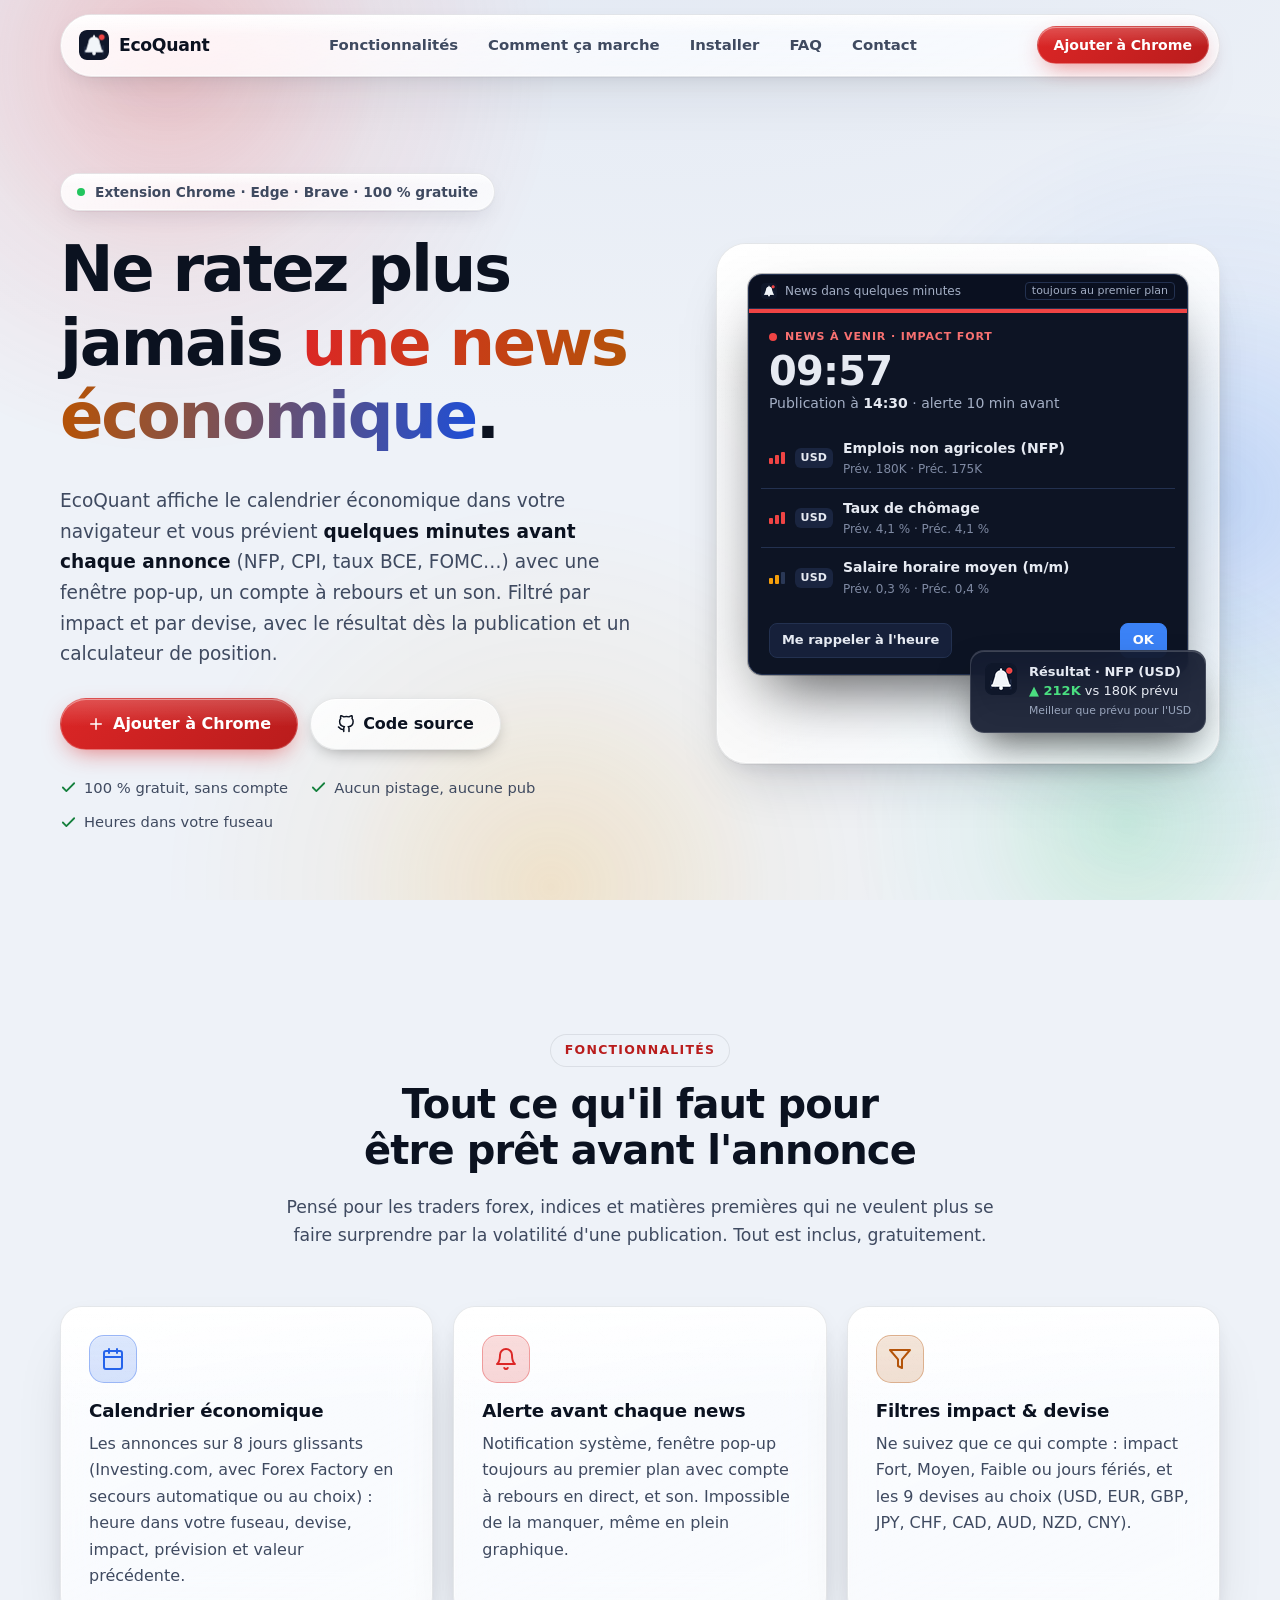
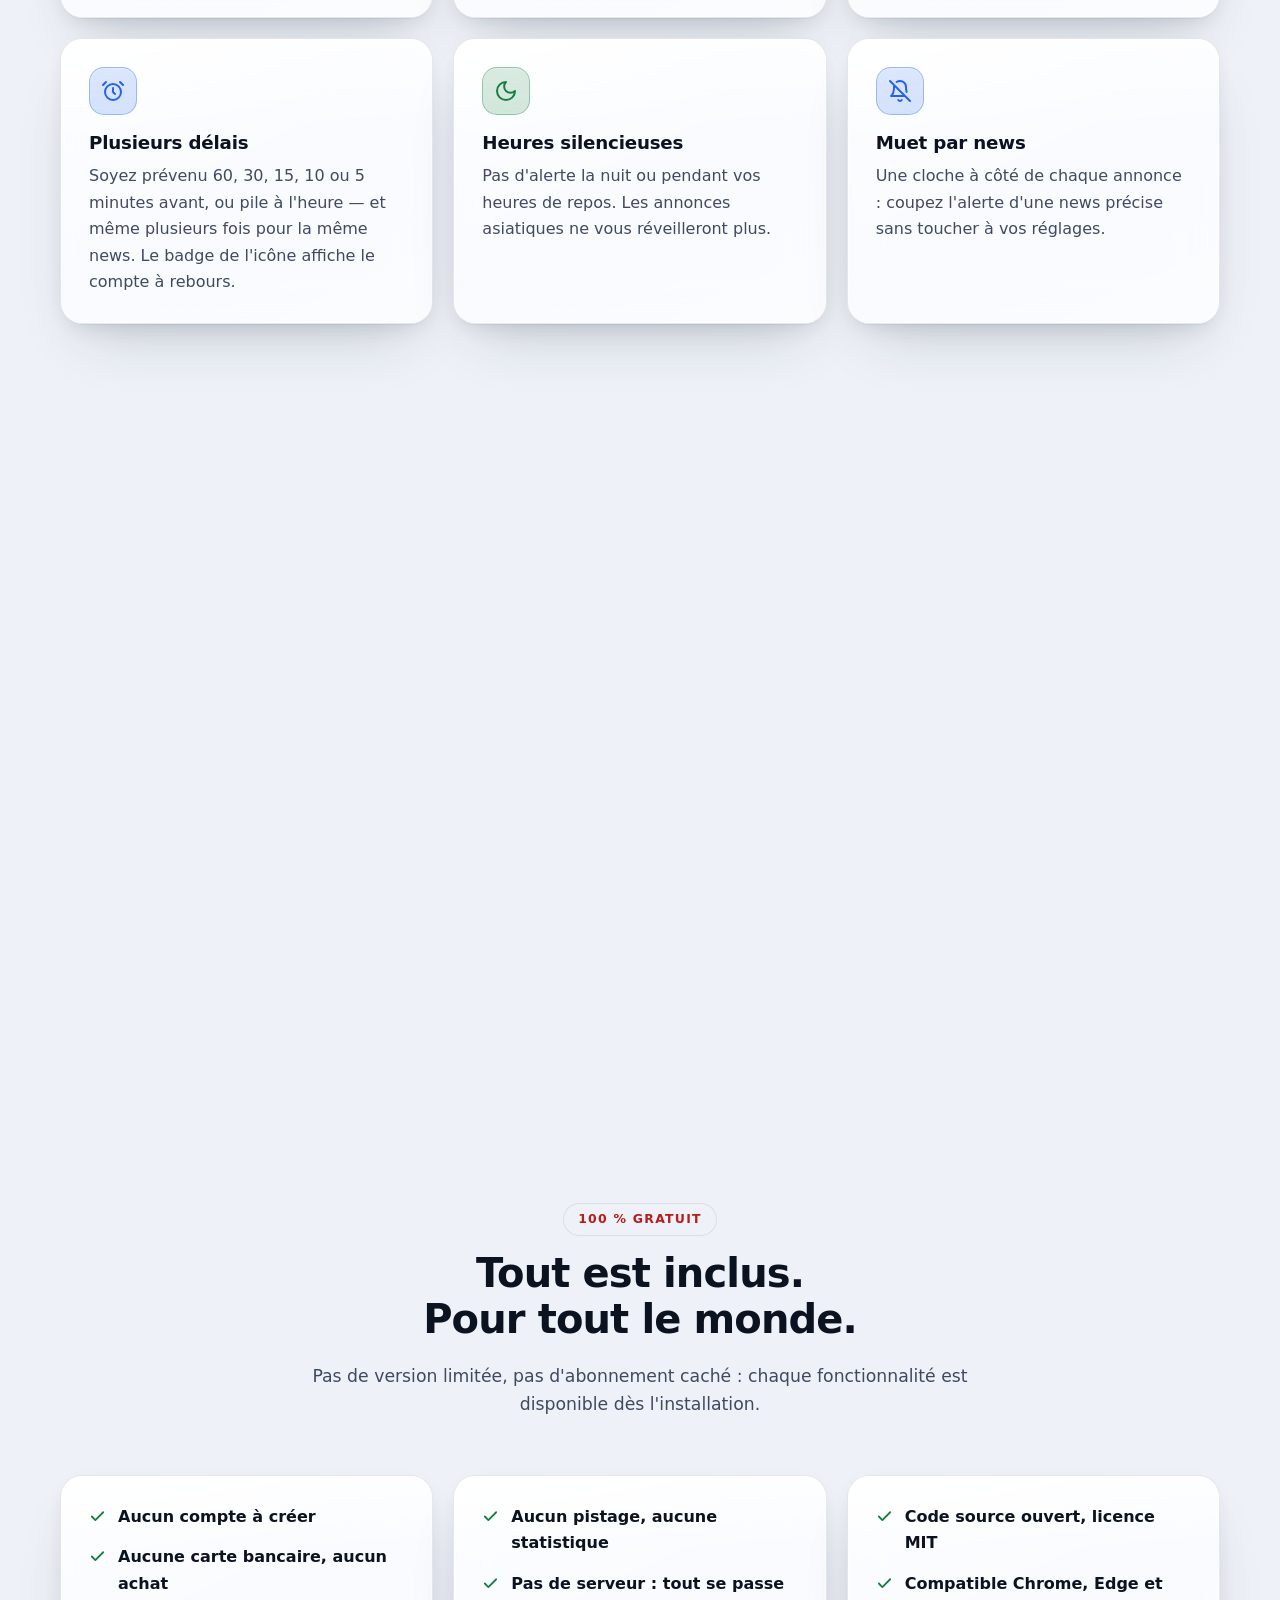
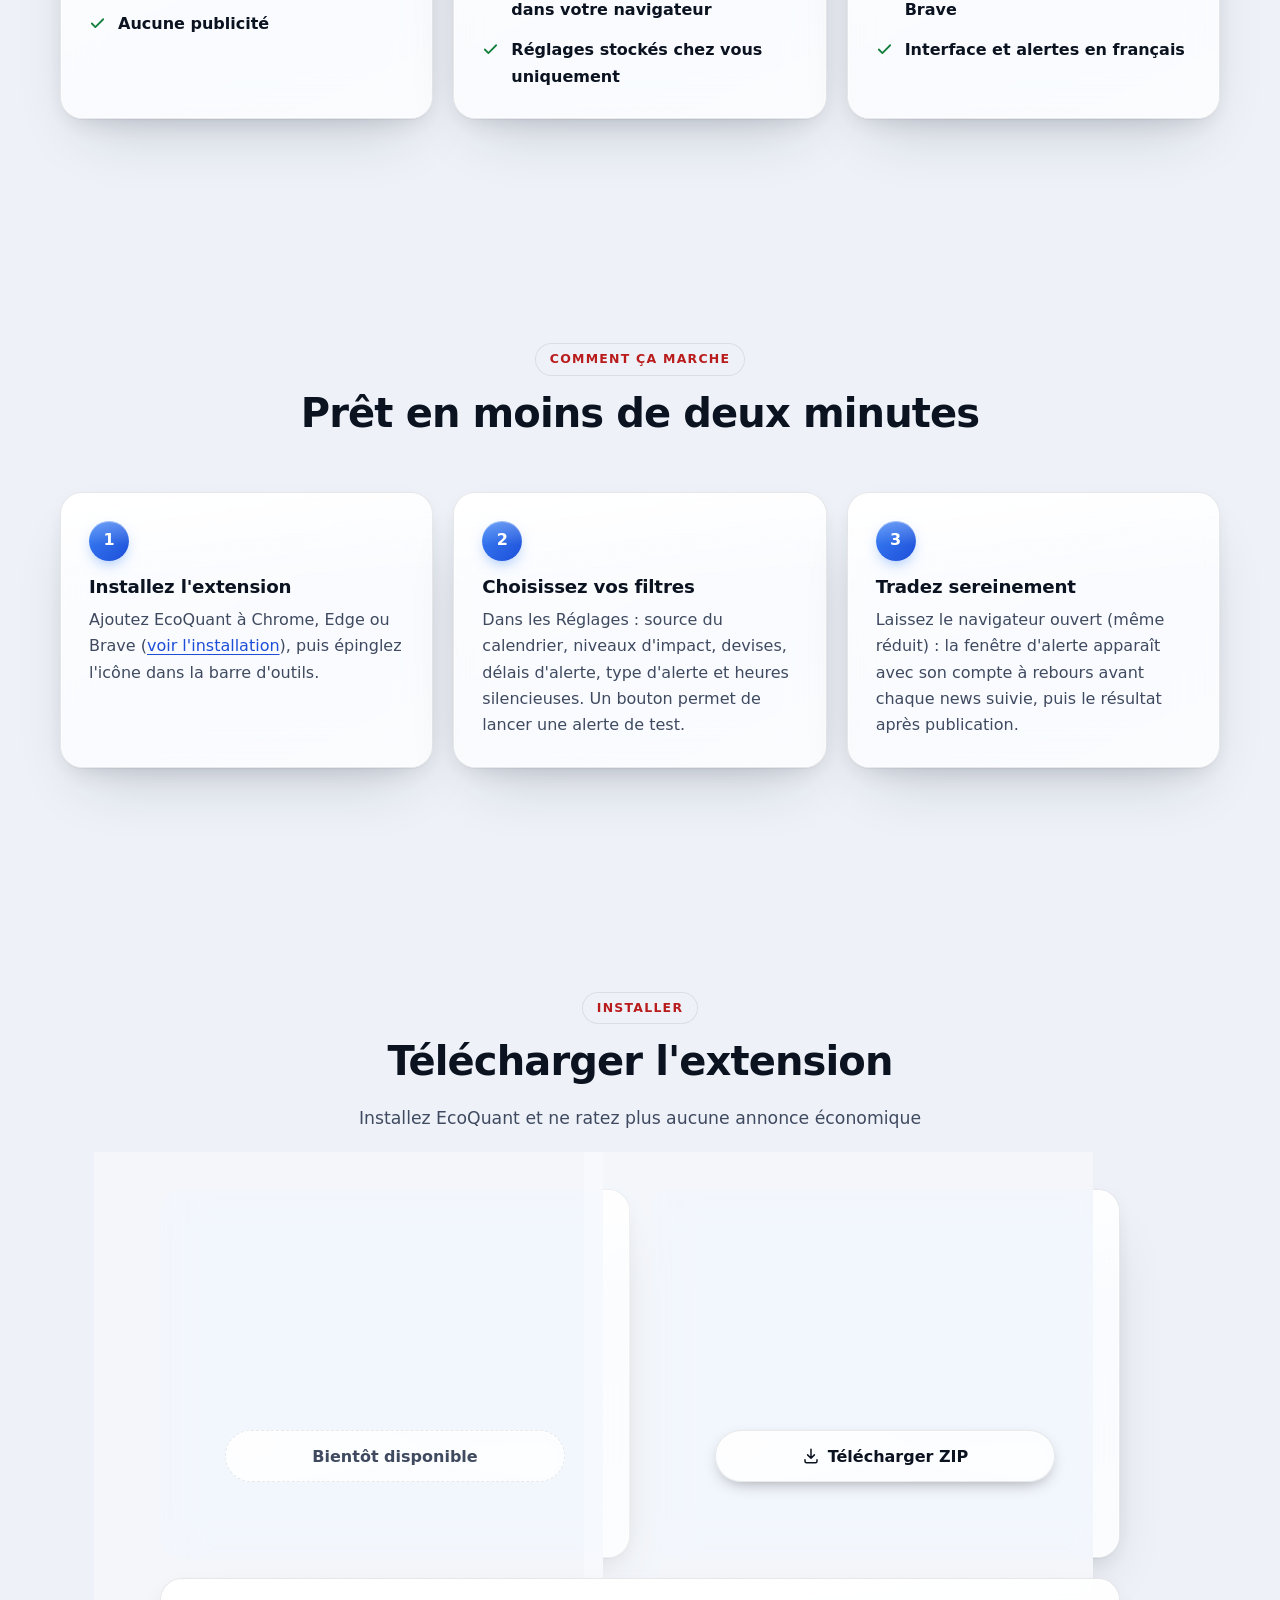
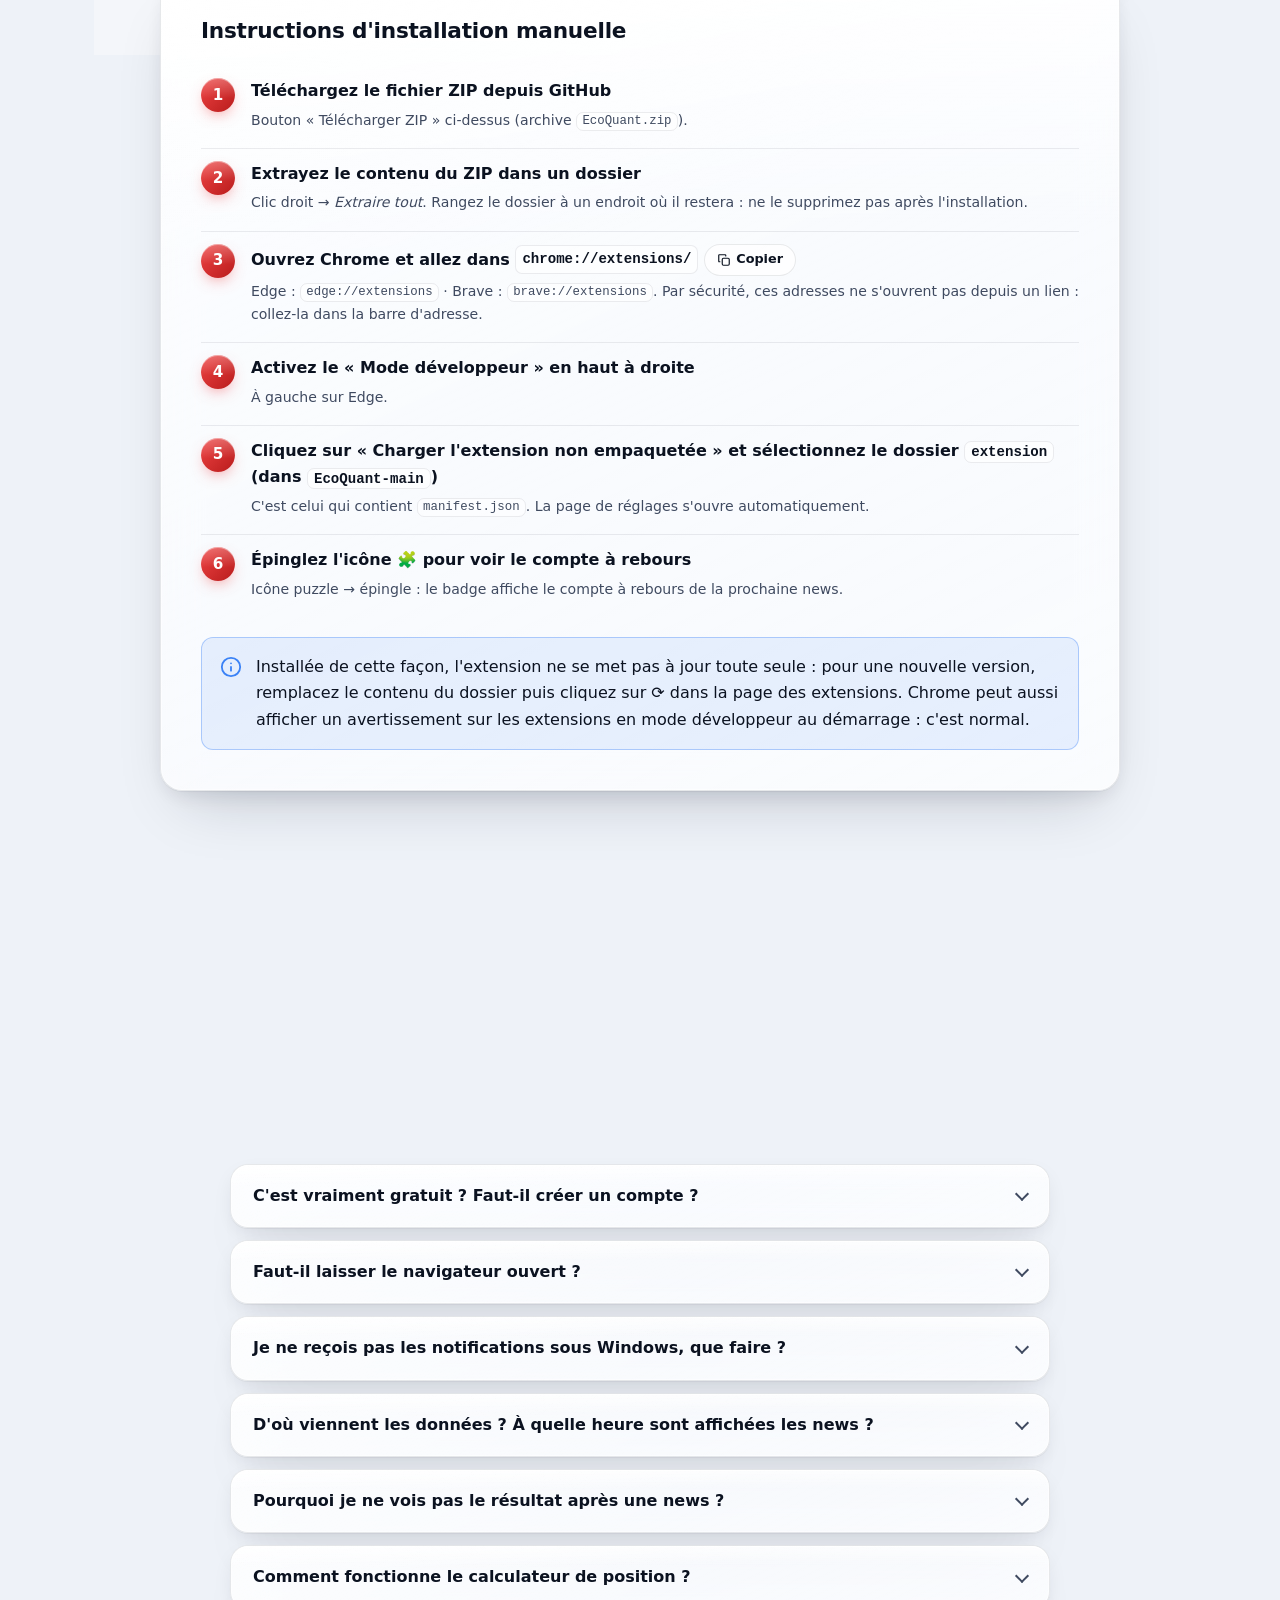
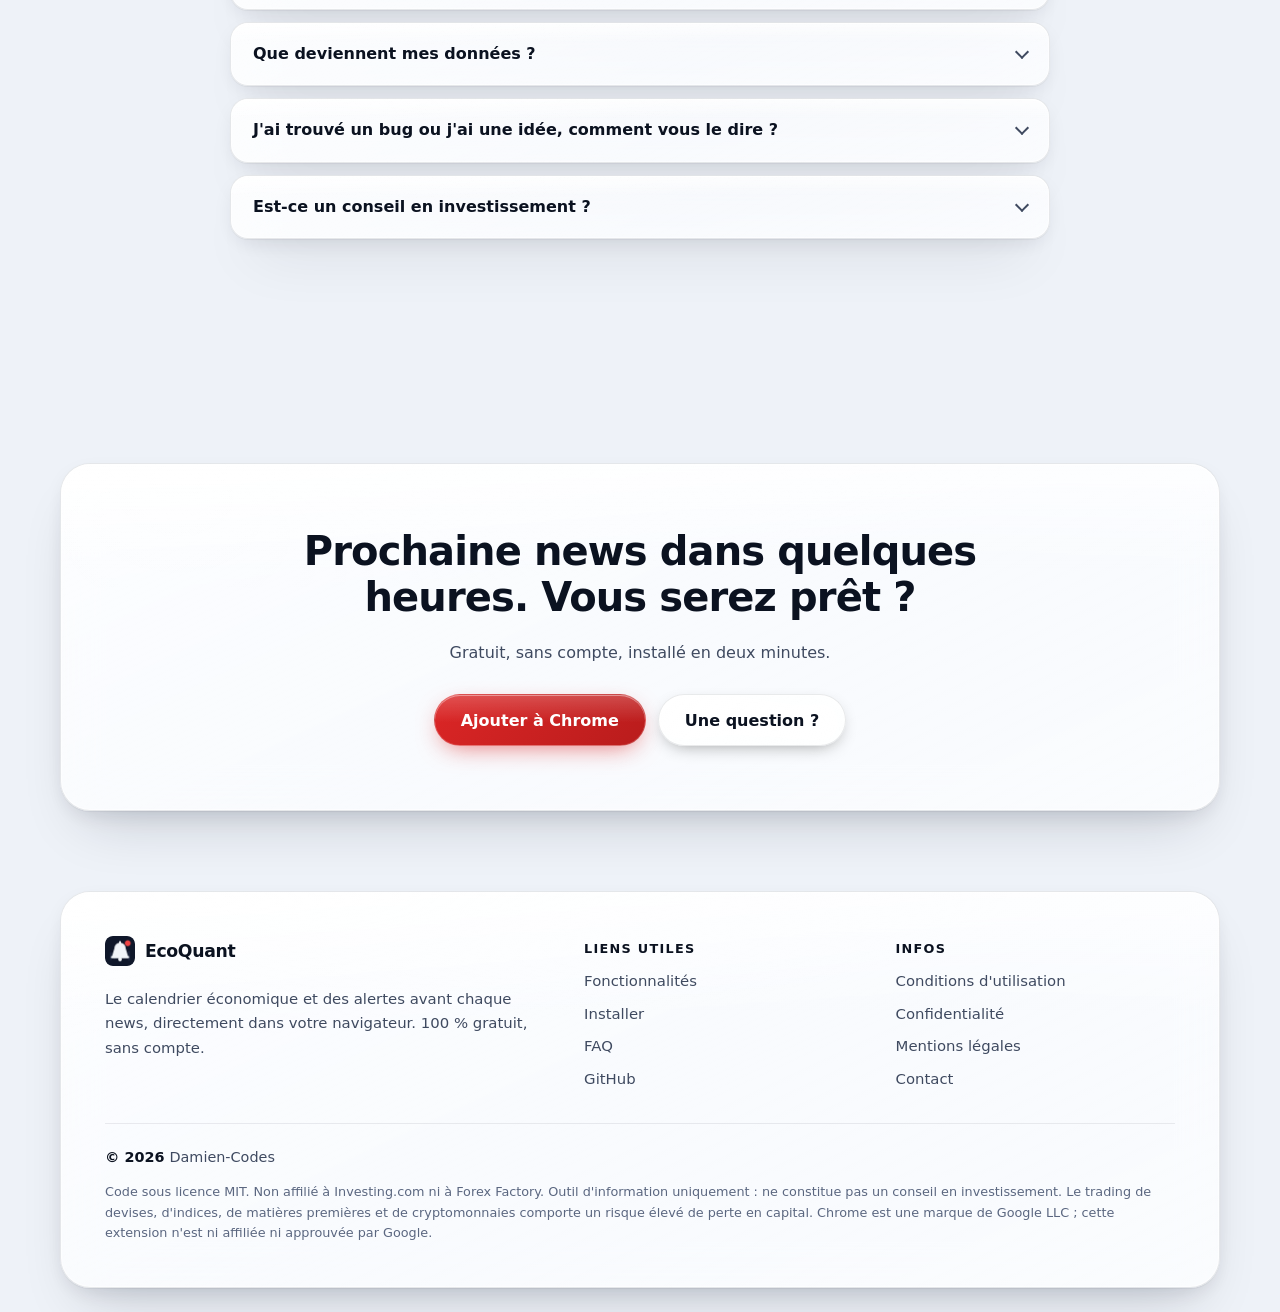
==== commit 279f9bcf: "Fix Footer" ====
--- a/index.html
+++ b/index.html
@@ -632,10 +632,9 @@
                 loading="lazy">EcoQuant</a>
             <p>Le calendrier économique et des alertes avant chaque news, directement dans votre navigateur. 100&nbsp;%
               gratuit, sans compte.</p>
-            <p>Contact : <a href="mailto:pinodamien@gmail.com">pinodamien@gmail.com</a></p>
           </div>
           <nav aria-label="Produit">
-            <h2>Produit</h2>
+            <h2>Liens utiles</h2>
             <ul>
               <li><a href="index.html#fonctionnalites">Fonctionnalités</a></li>
               <li><a href="index.html#installer">Installer</a></li>
@@ -655,12 +654,7 @@
         </div>
         <div class="footer-bottom">
           <p class="footer-legal-links">
-            <span>© 2026 Damien Pino</span>
-            <a href="conditions.html">Conditions</a>
-            <a href="confidentialite.html">Confidentialité</a>
-            <a href="mentions-legales.html">Mentions légales</a>
-            <a href="contact.html">Contact</a>
-            <a href="https://github.com/Damien-Codes/EcoQuant" target="_blank" rel="noopener">GitHub</a>
+            <span>© 2026 <a href="https://github.com/damien-codes">Damien-Codes</a></span>
           </p>
           <p class="disclaimer">Code sous licence MIT. Non affilié à Investing.com ni à Forex Factory. Outil
             d'information uniquement : ne constitue pas un conseil en investissement. Le trading de devises, d'indices,
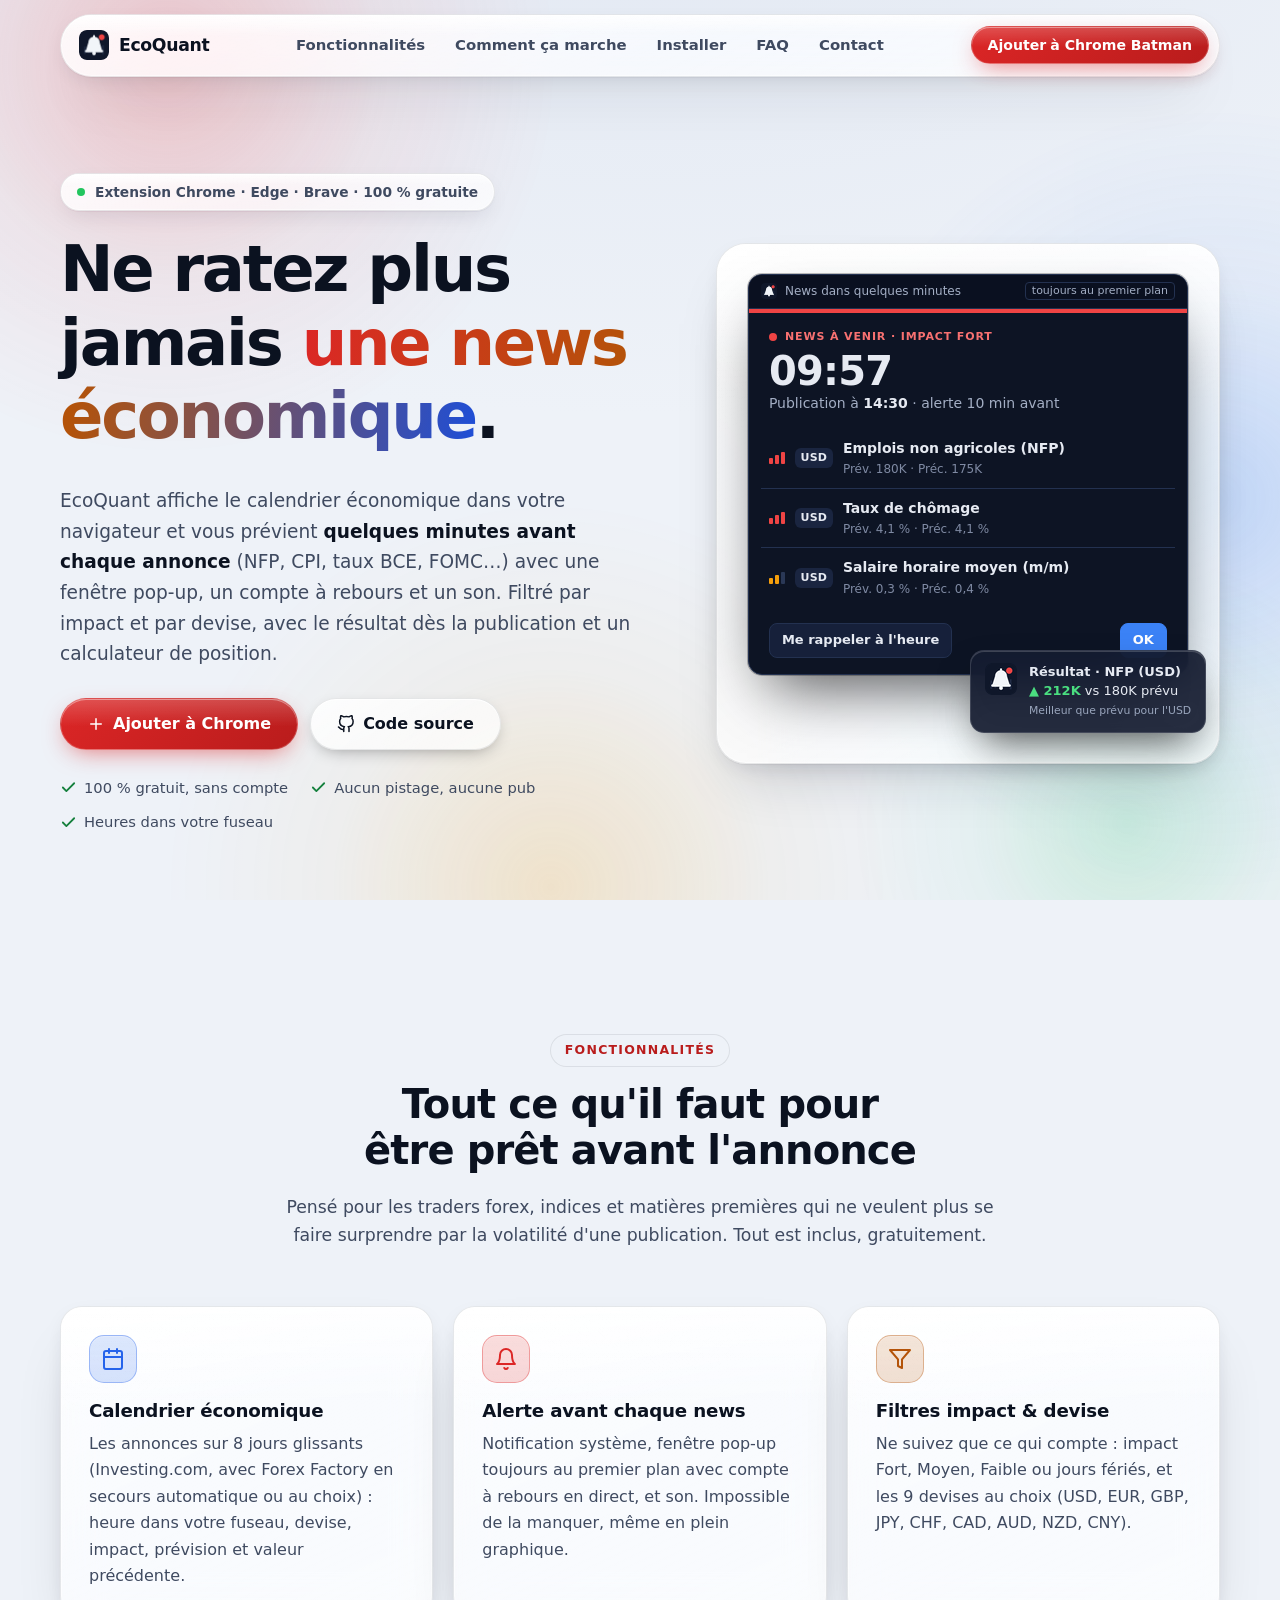
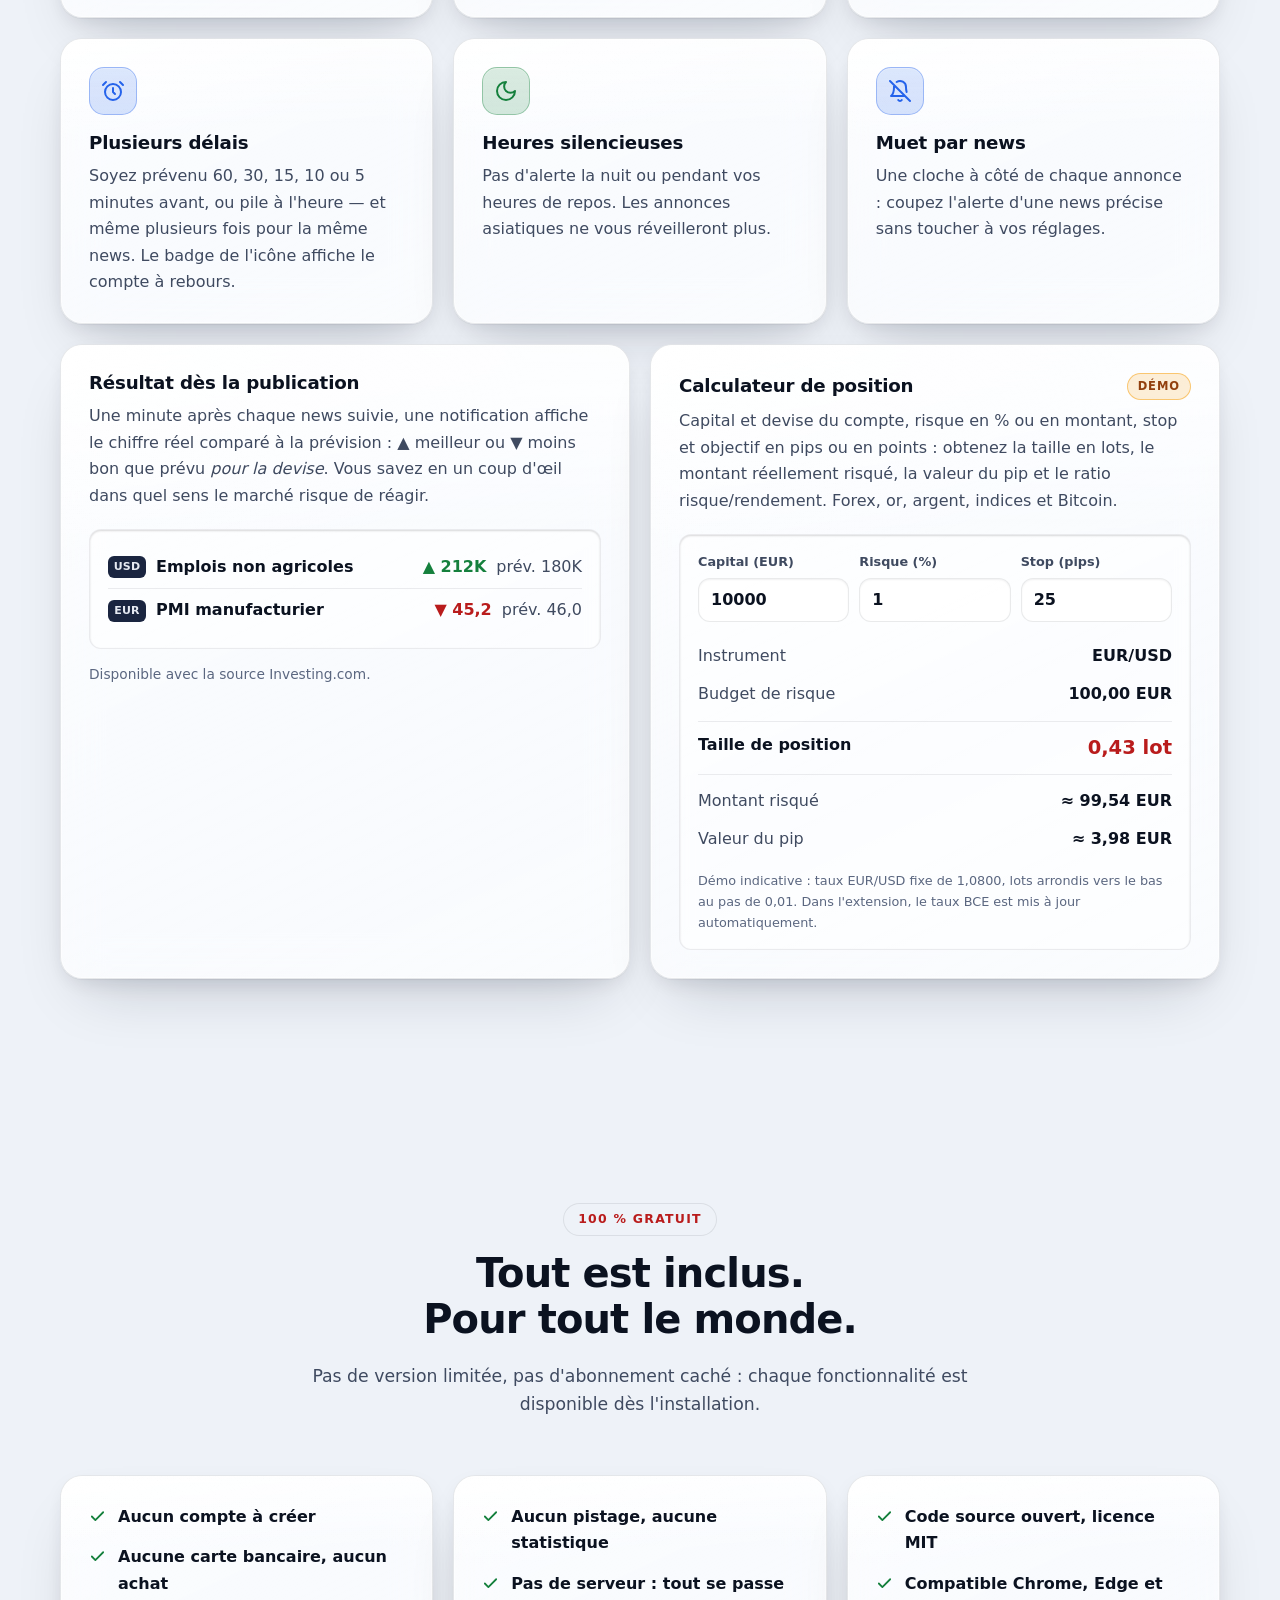
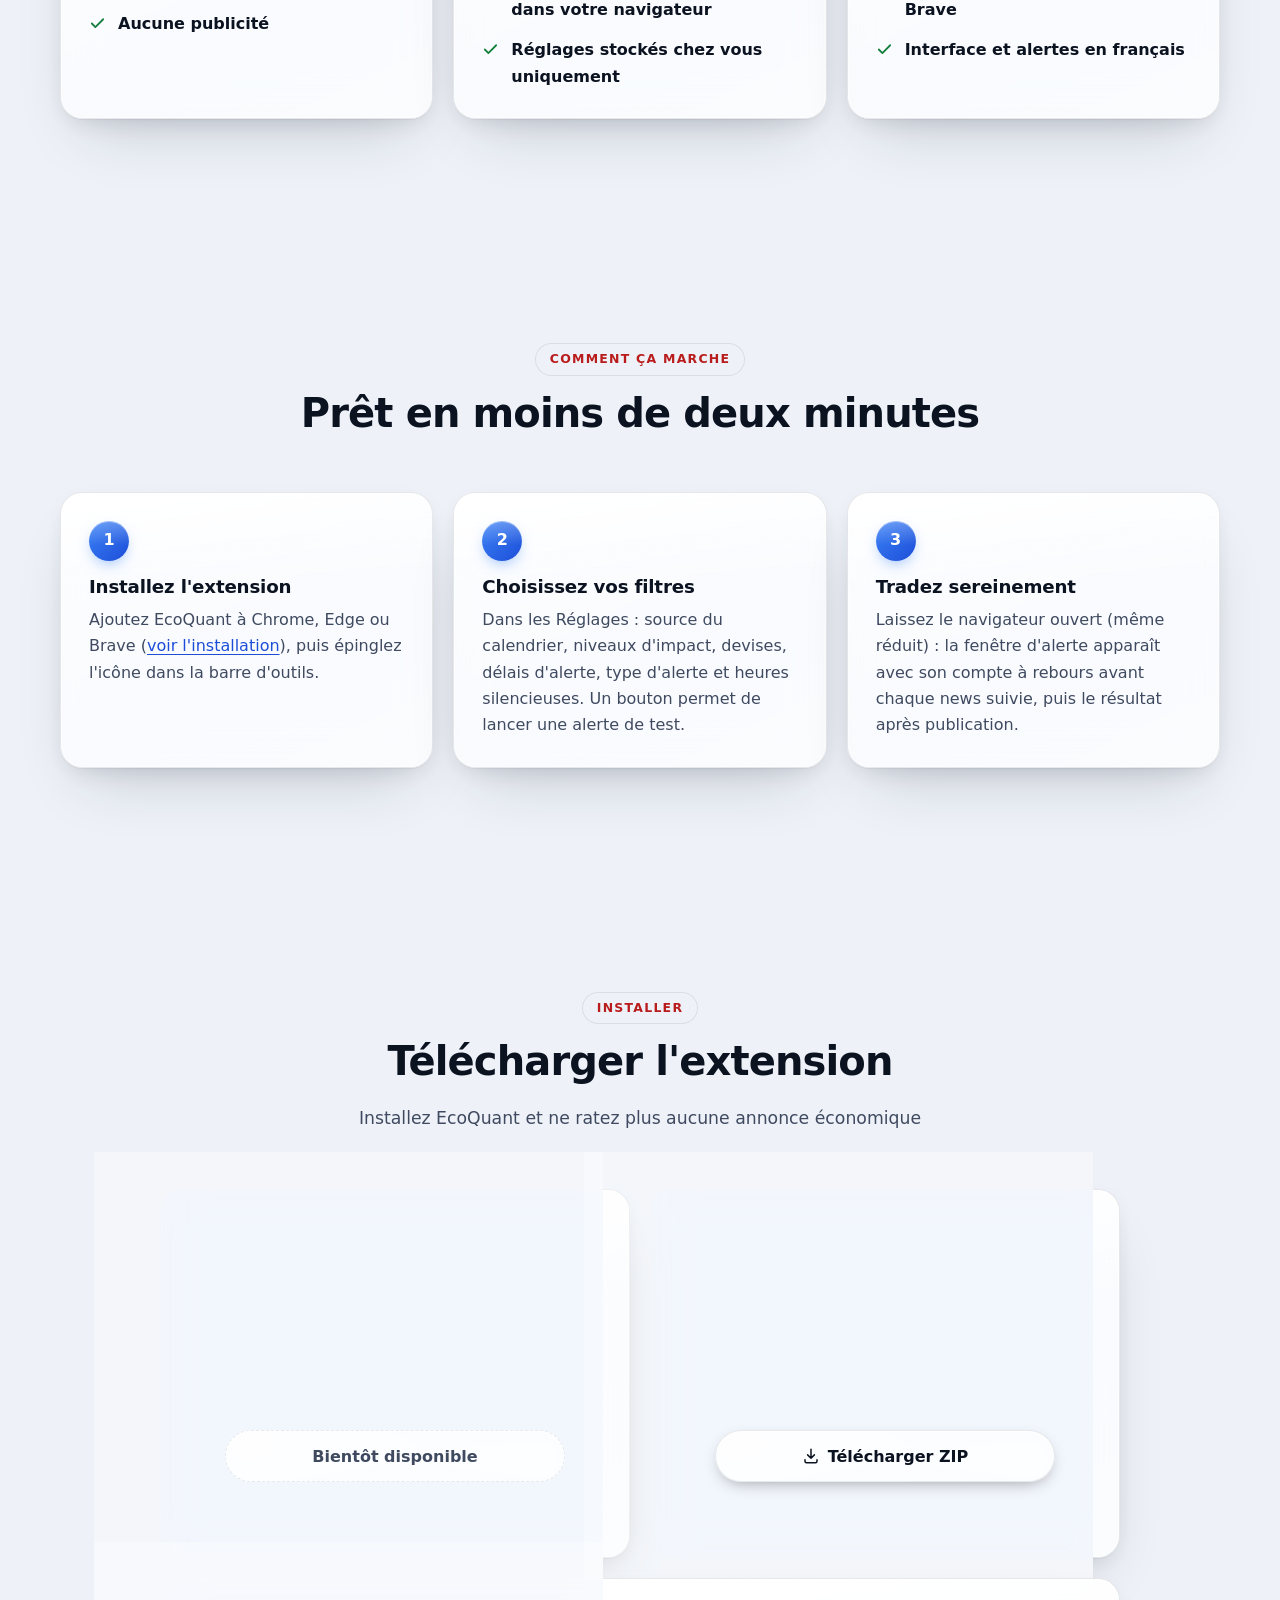
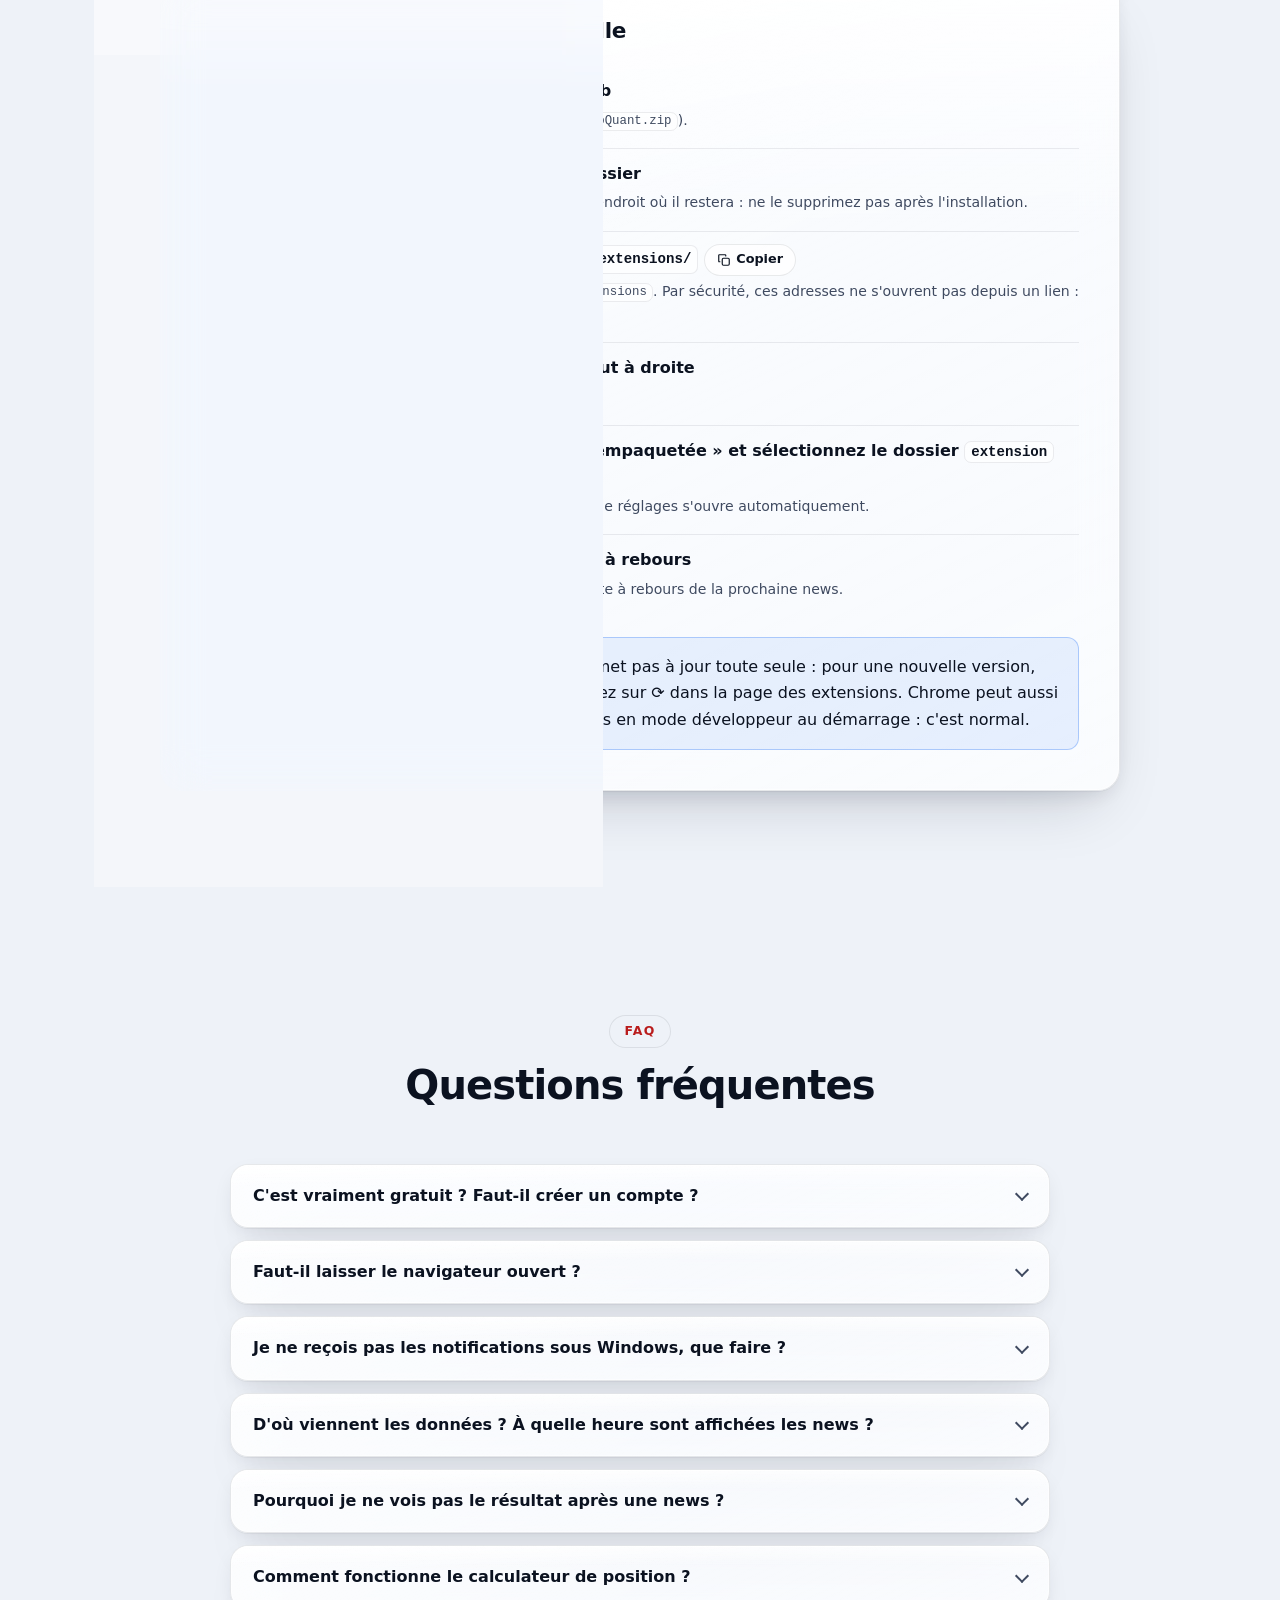
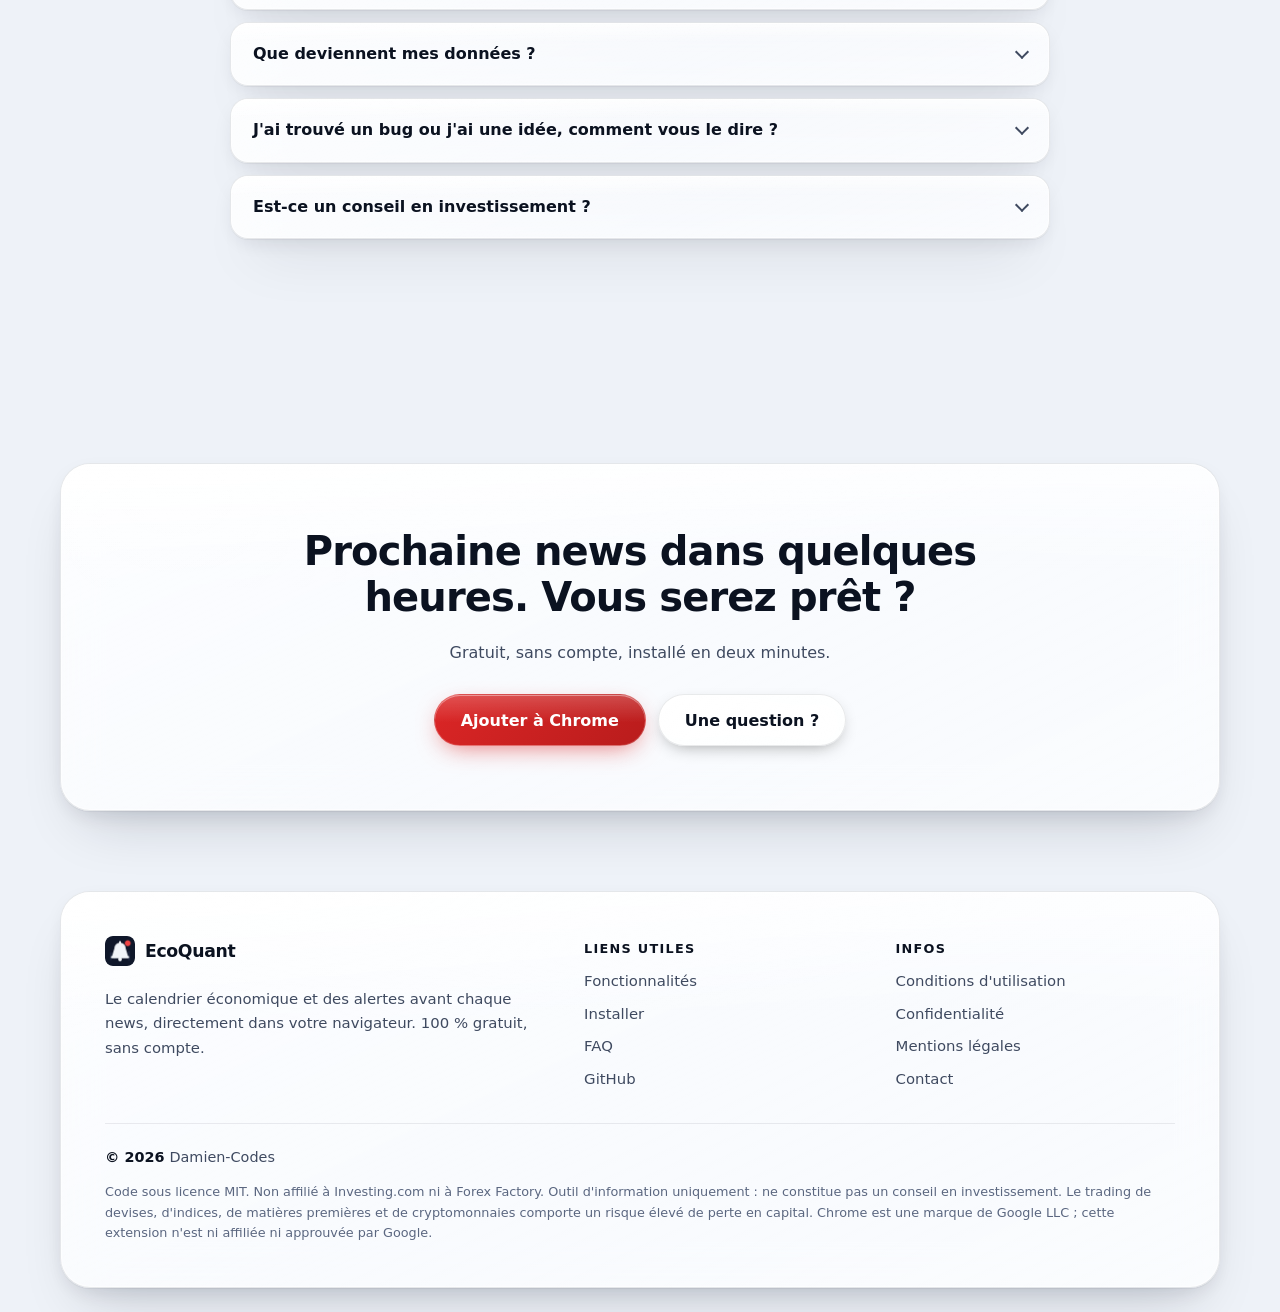
==== commit 9a0a4903: "fix: mise a jour du footer" ====
--- a/index.html
+++ b/index.html
@@ -53,7 +53,7 @@
         <li><a href="contact.html">Contact</a></li>
       </ul>
       <div class="nav-actions">
-        <a class="btn btn-primary btn-sm" href="#installer">Ajouter<span class="hide-xs">à Chrome</span></a>
+        <a class="btn btn-primary btn-sm" href="#installer">Ajouter<span class="hide-xs">à Chrome Batman</span></a>
         <button class="nav-toggle" type="button" aria-expanded="false" aria-controls="nav-links"
           aria-label="Ouvrir le menu">
           <span aria-hidden="true"></span><span aria-hidden="true"></span>
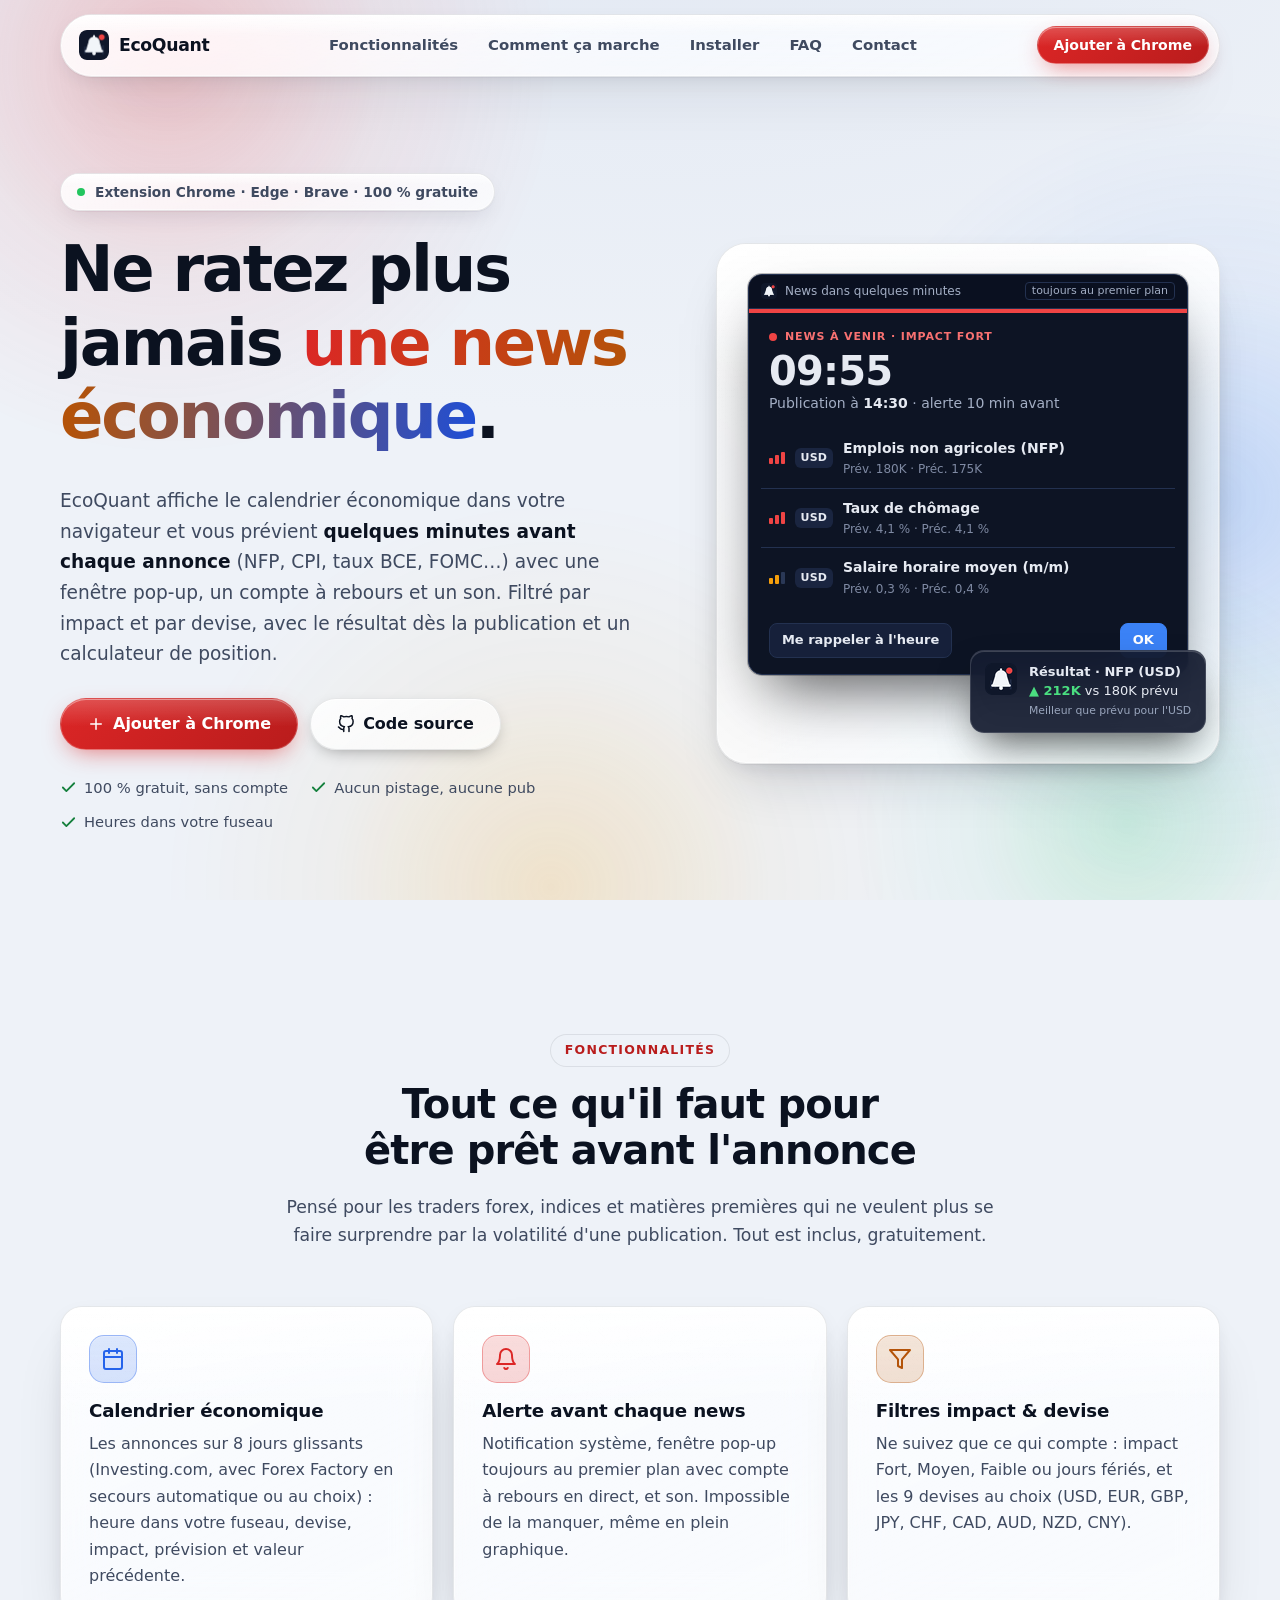
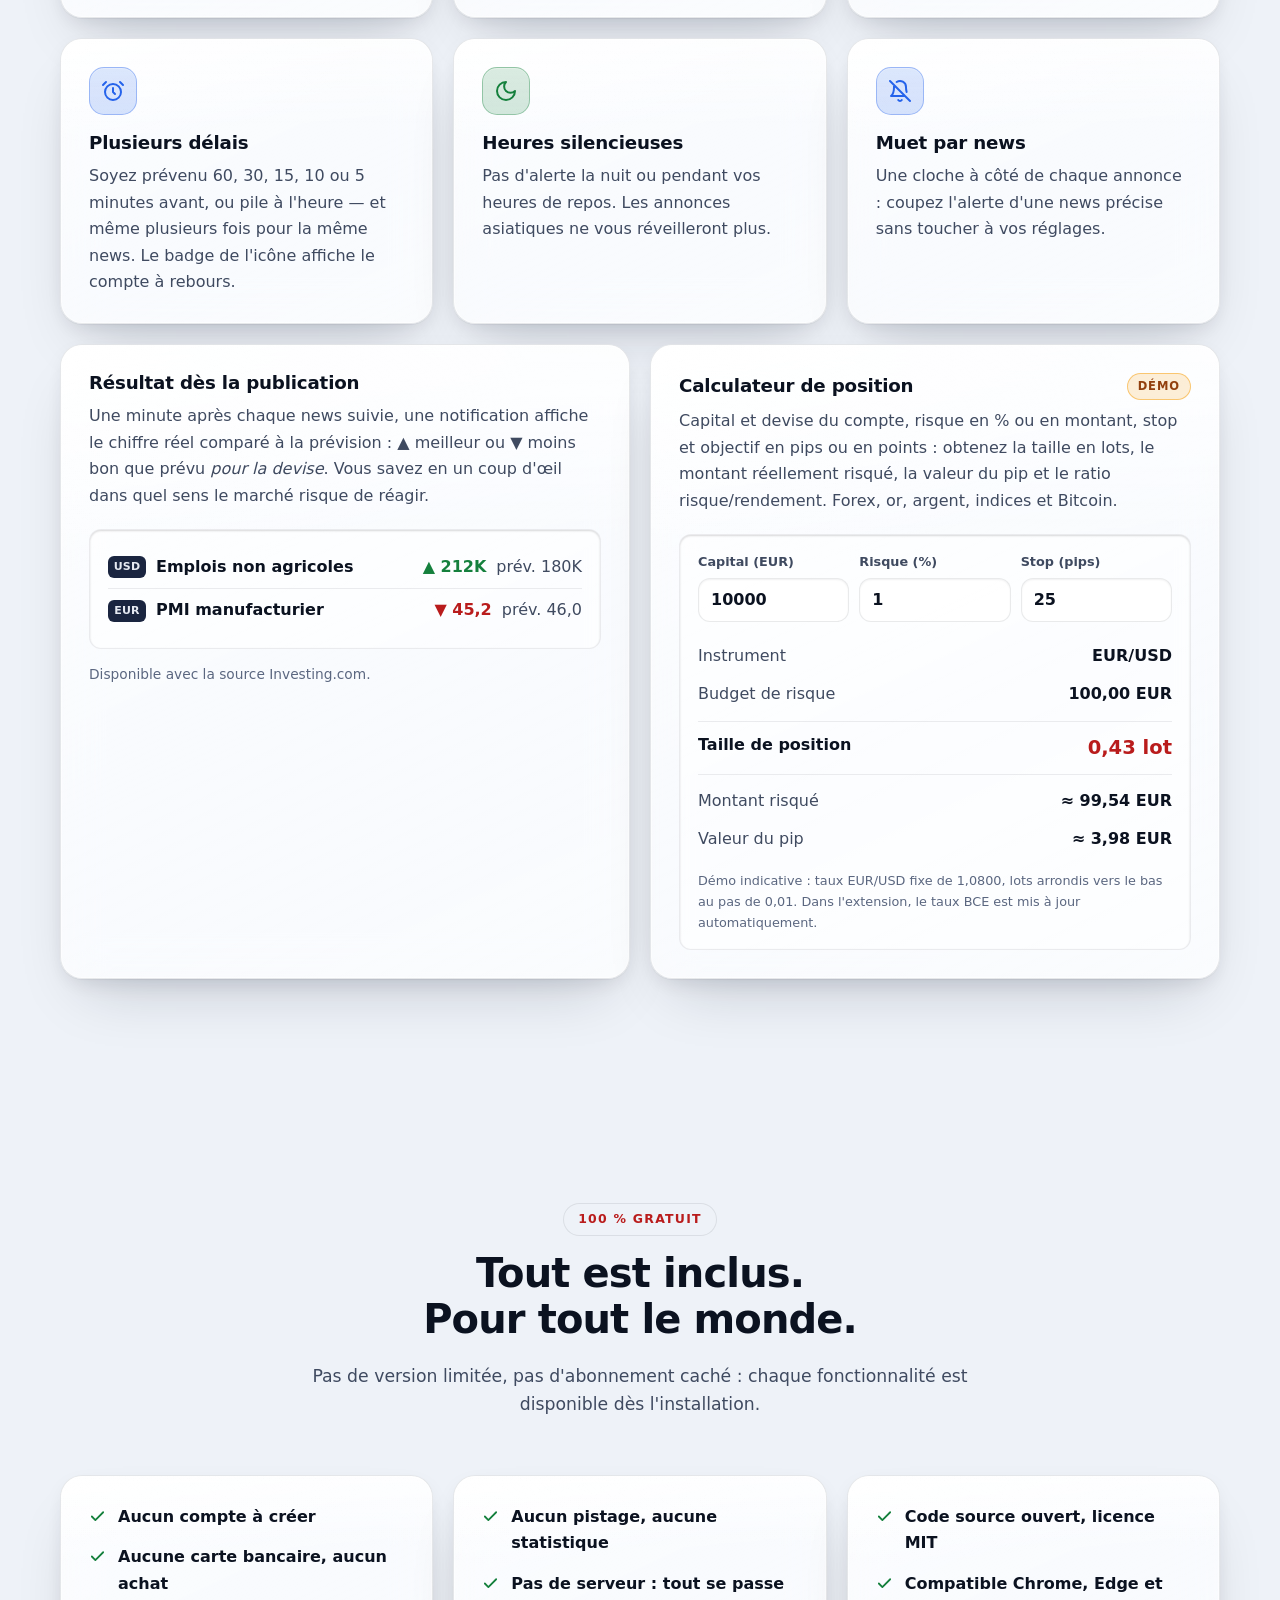
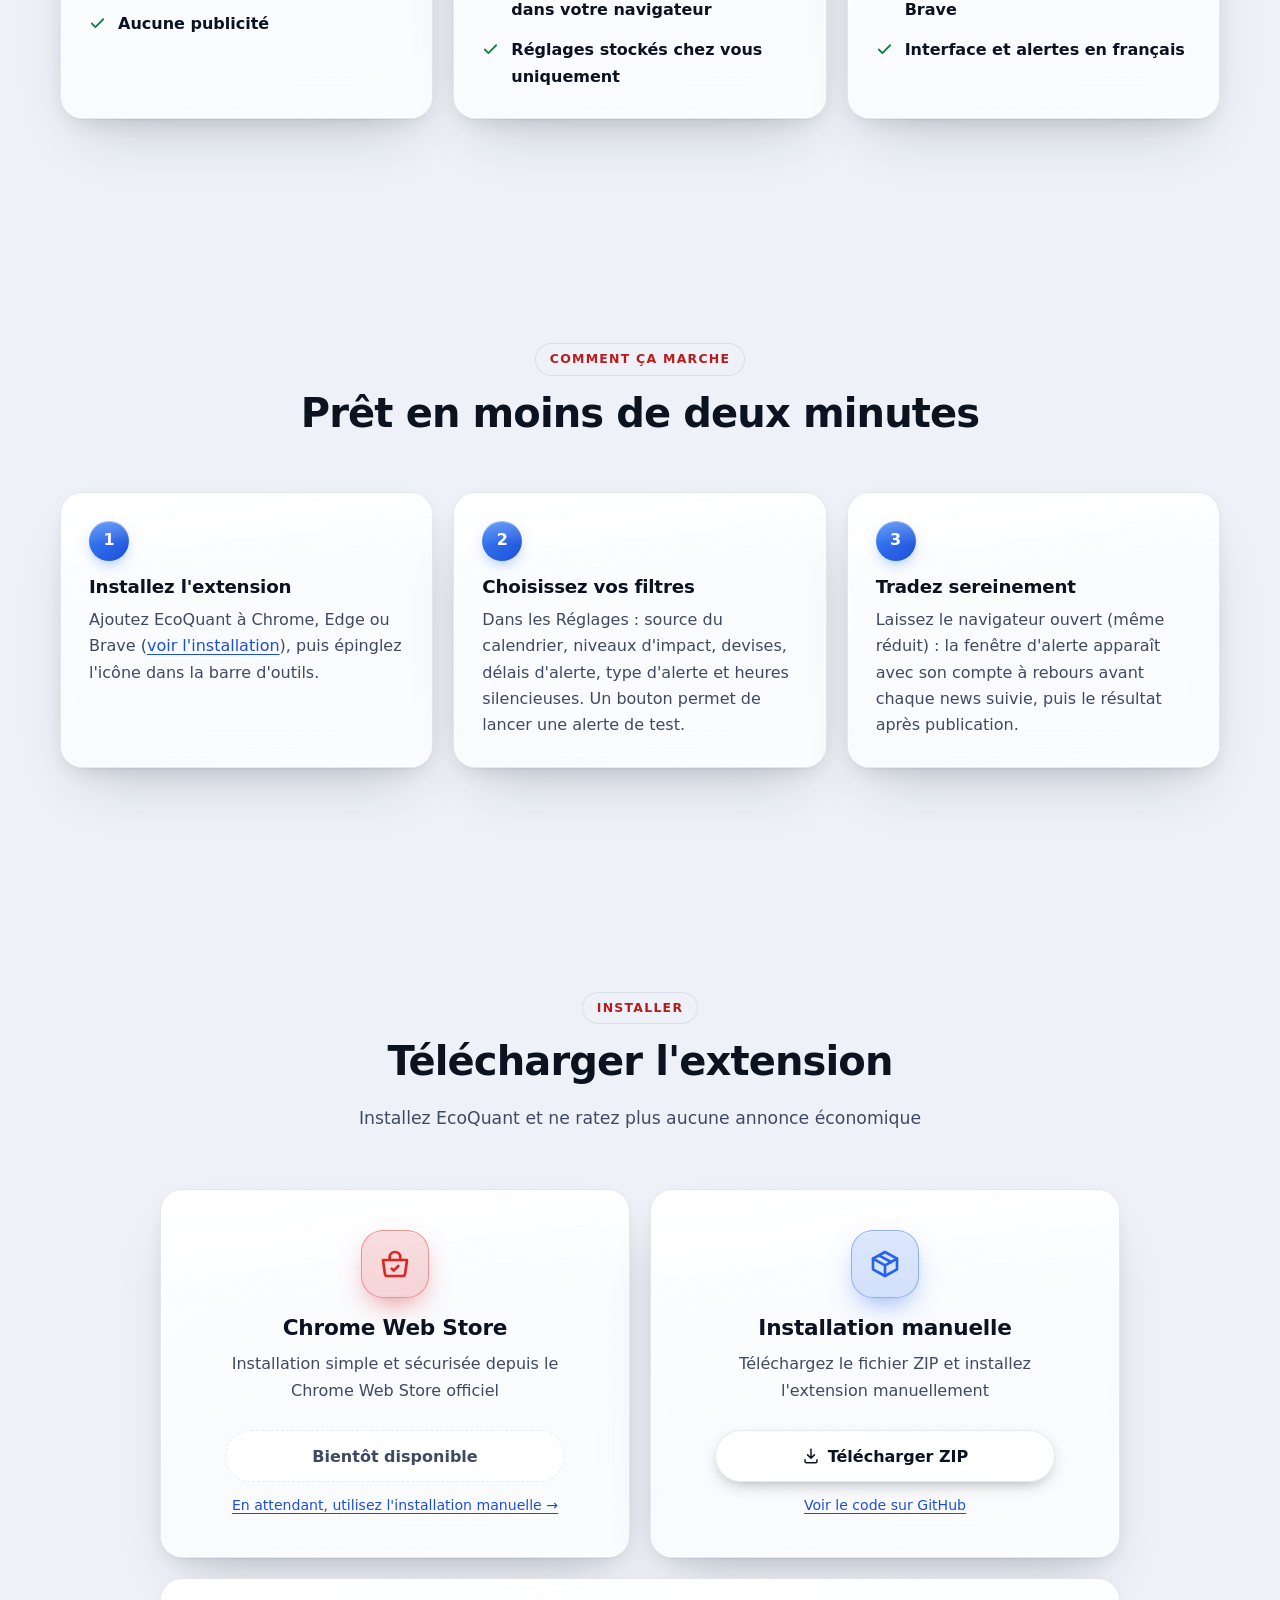
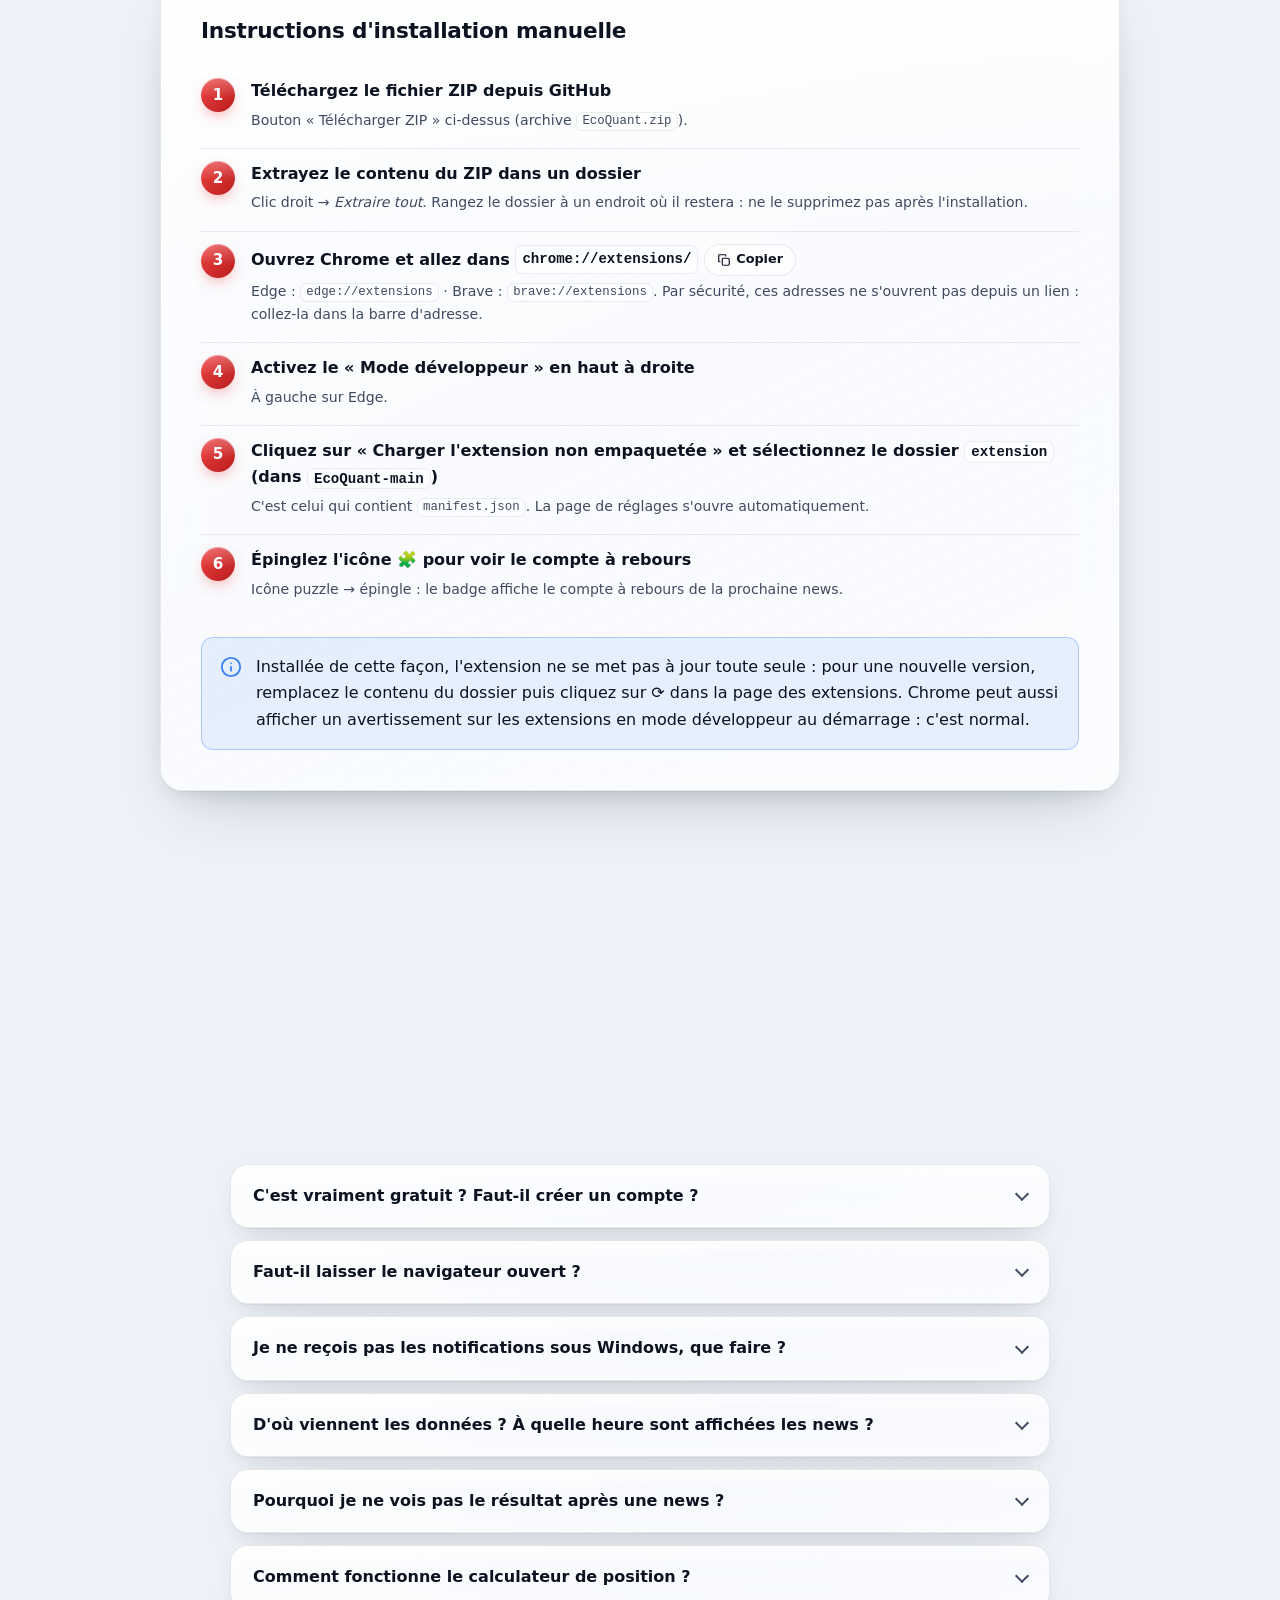
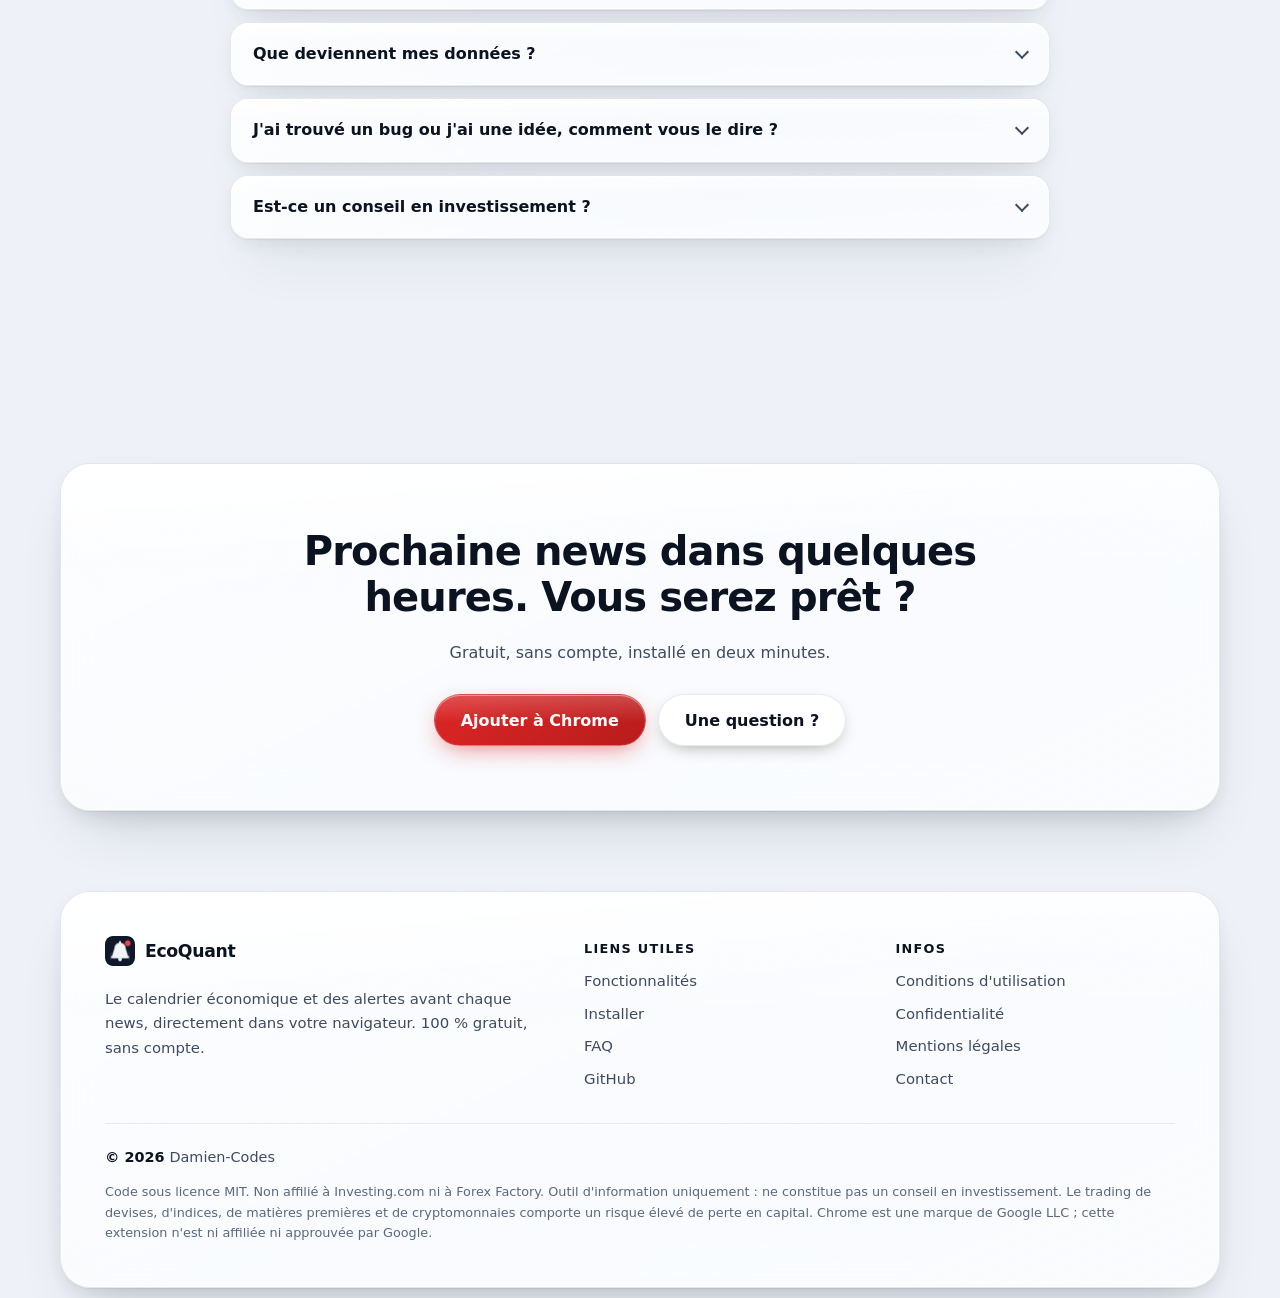
==== commit ce756e5f: "fix: mise a jour des footer" ====
--- a/index.html
+++ b/index.html
@@ -53,7 +53,7 @@
         <li><a href="contact.html">Contact</a></li>
       </ul>
       <div class="nav-actions">
-        <a class="btn btn-primary btn-sm" href="#installer">Ajouter<span class="hide-xs">à Chrome Batman</span></a>
+        <a class="btn btn-primary btn-sm" href="#installer">Ajouter<span class="hide-xs">à Chrome</span></a>
         <button class="nav-toggle" type="button" aria-expanded="false" aria-controls="nav-links"
           aria-label="Ouvrir le menu">
           <span aria-hidden="true"></span><span aria-hidden="true"></span>
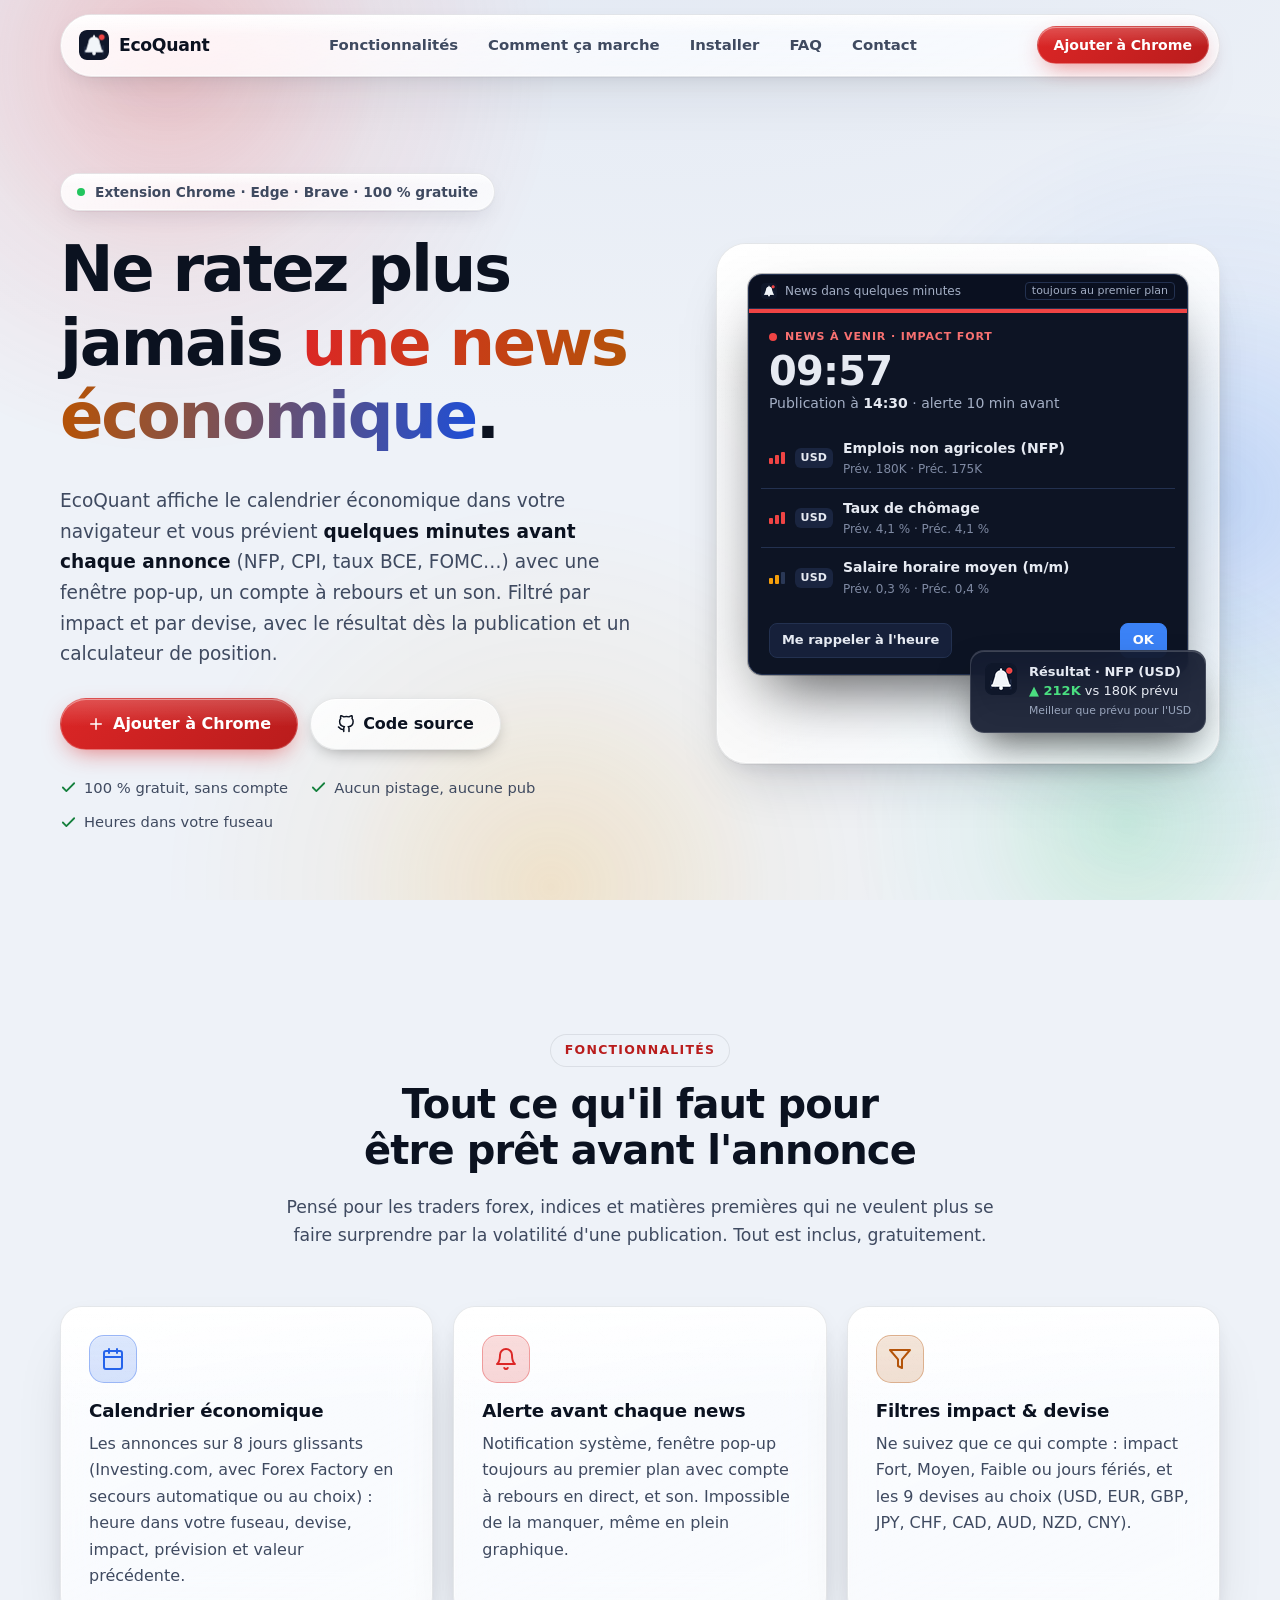
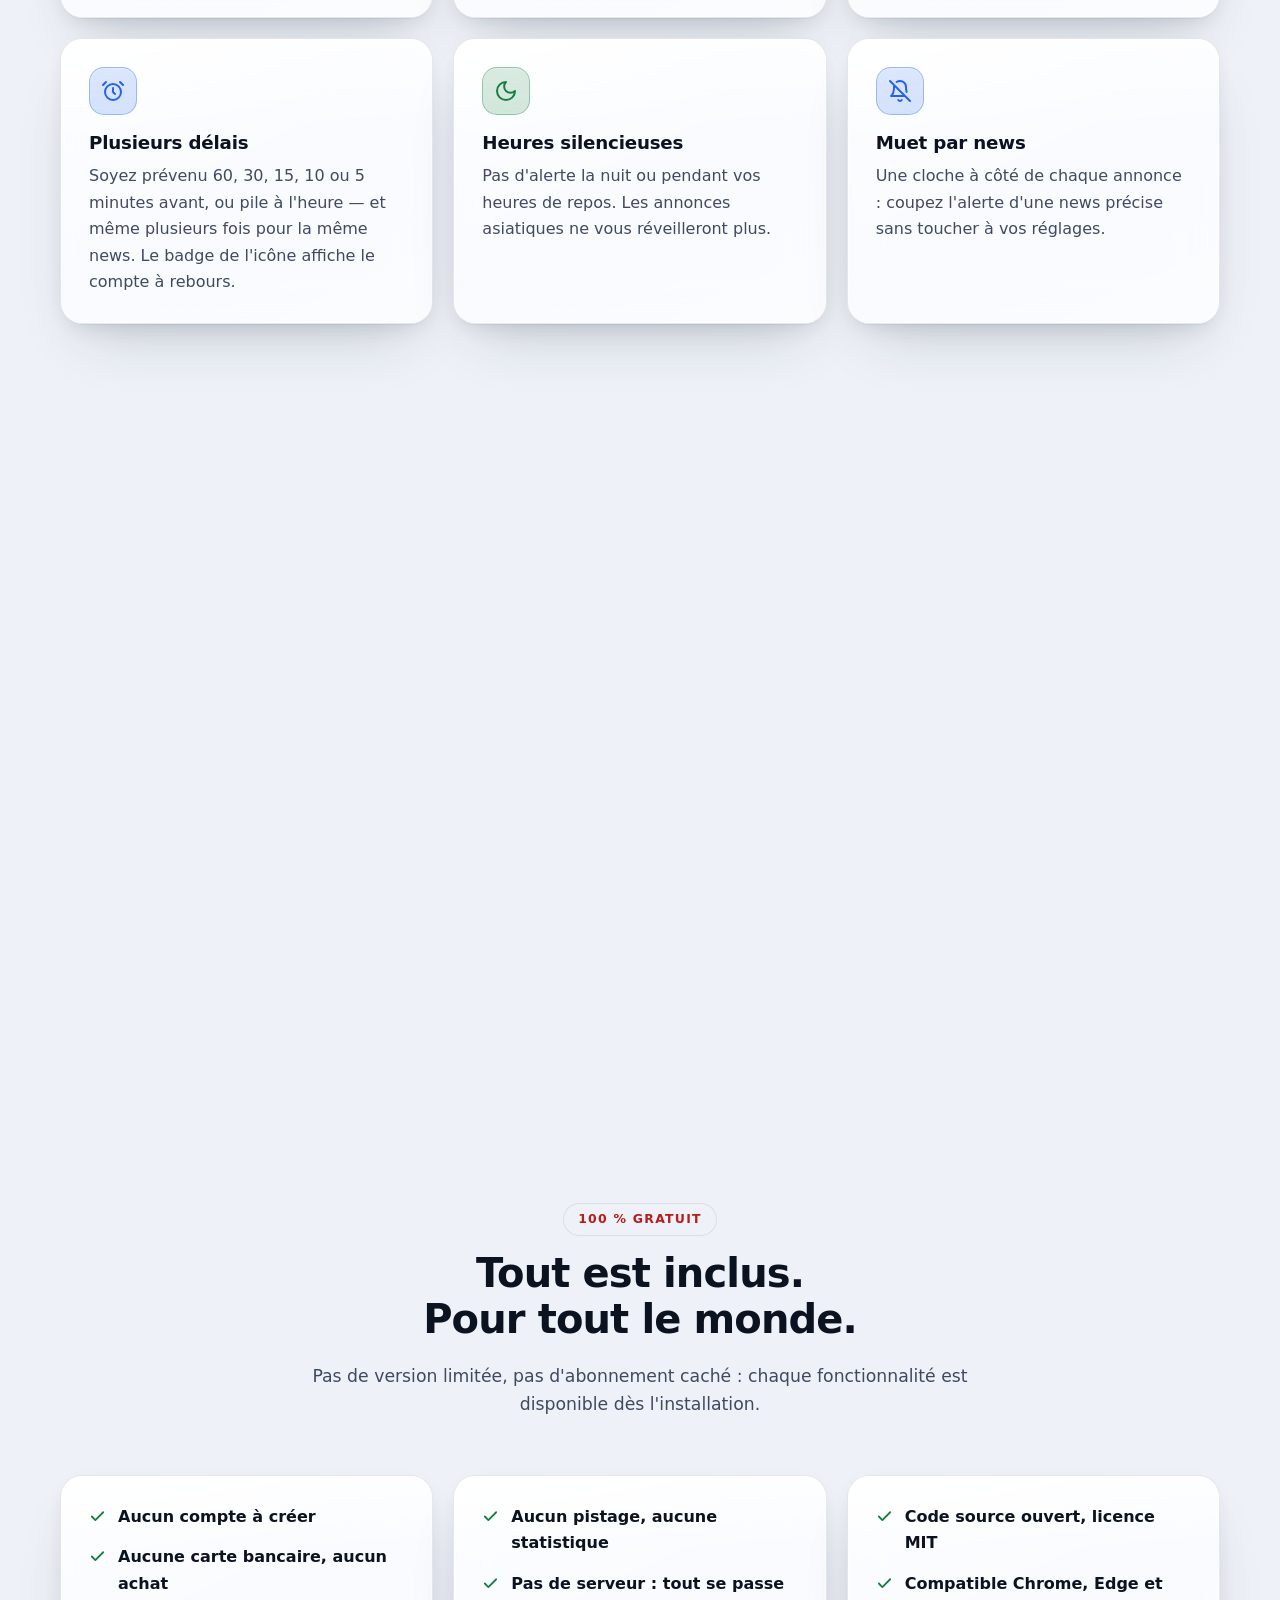
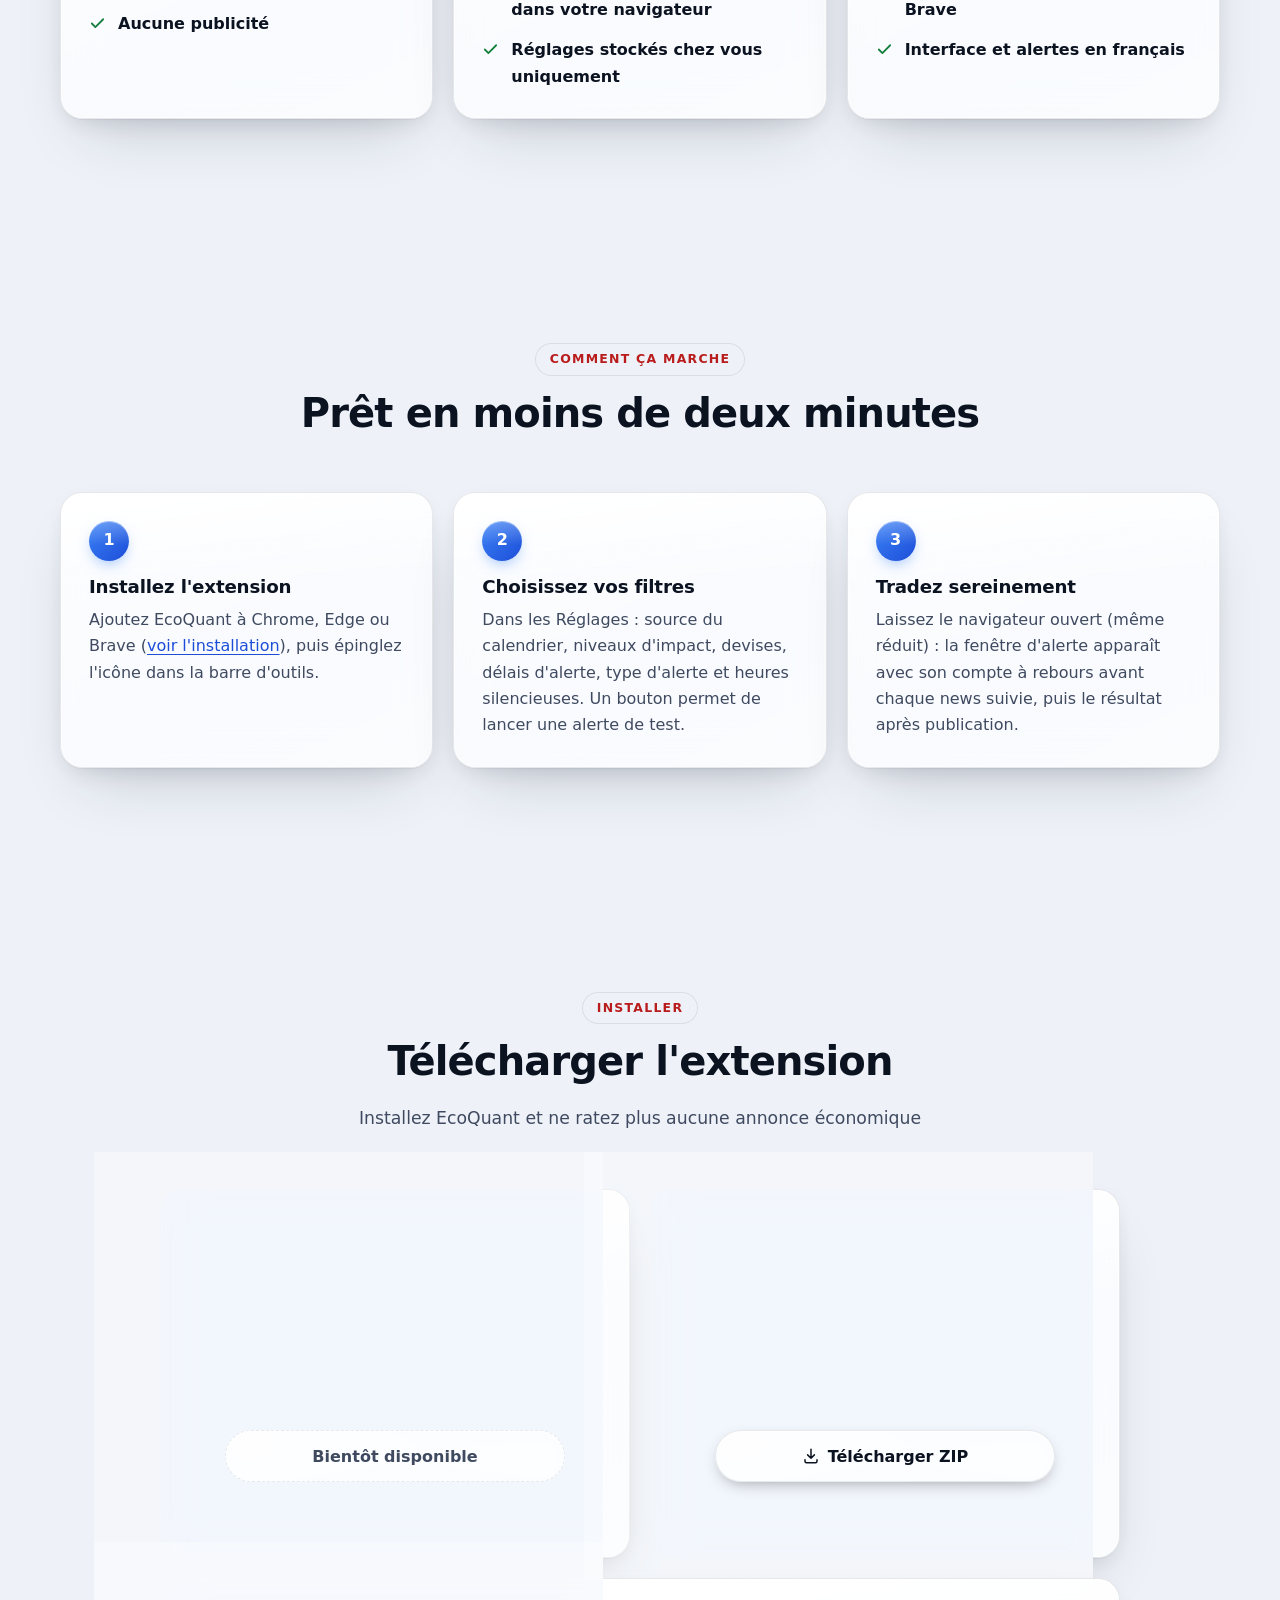
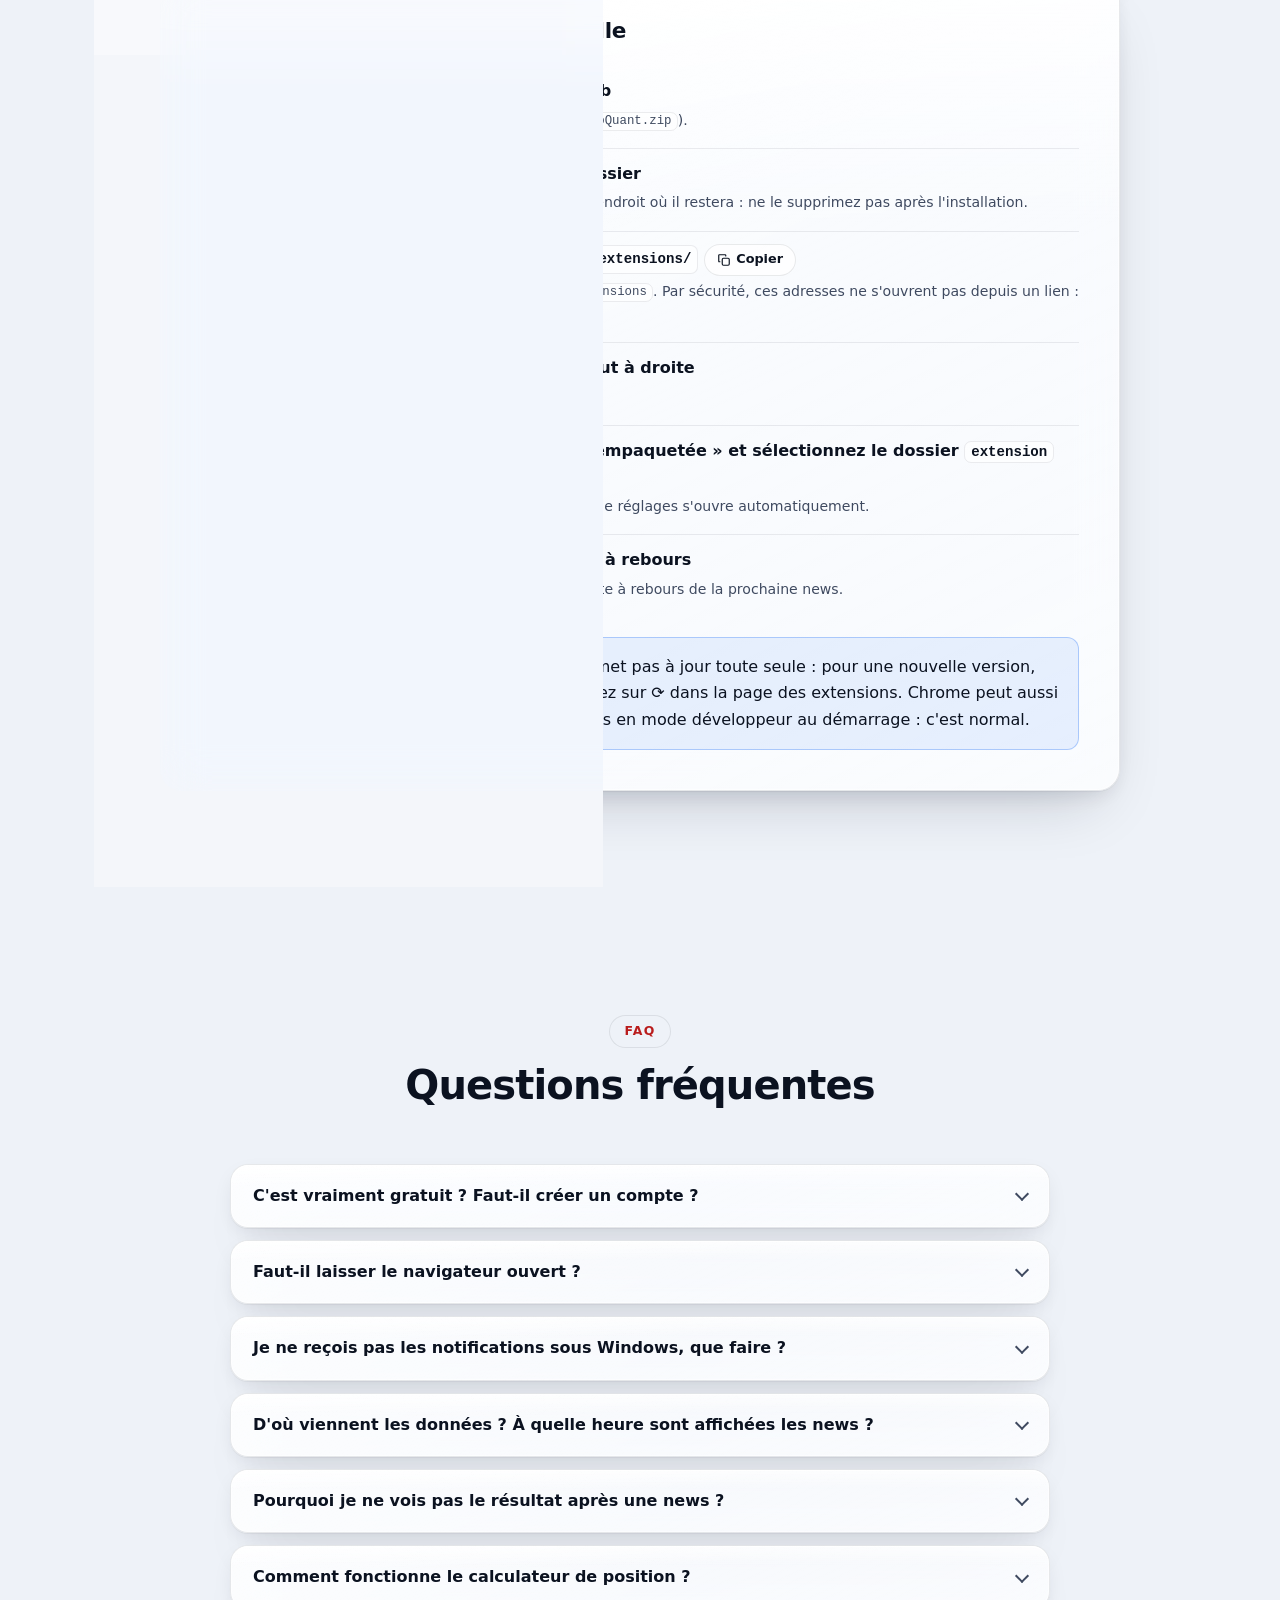
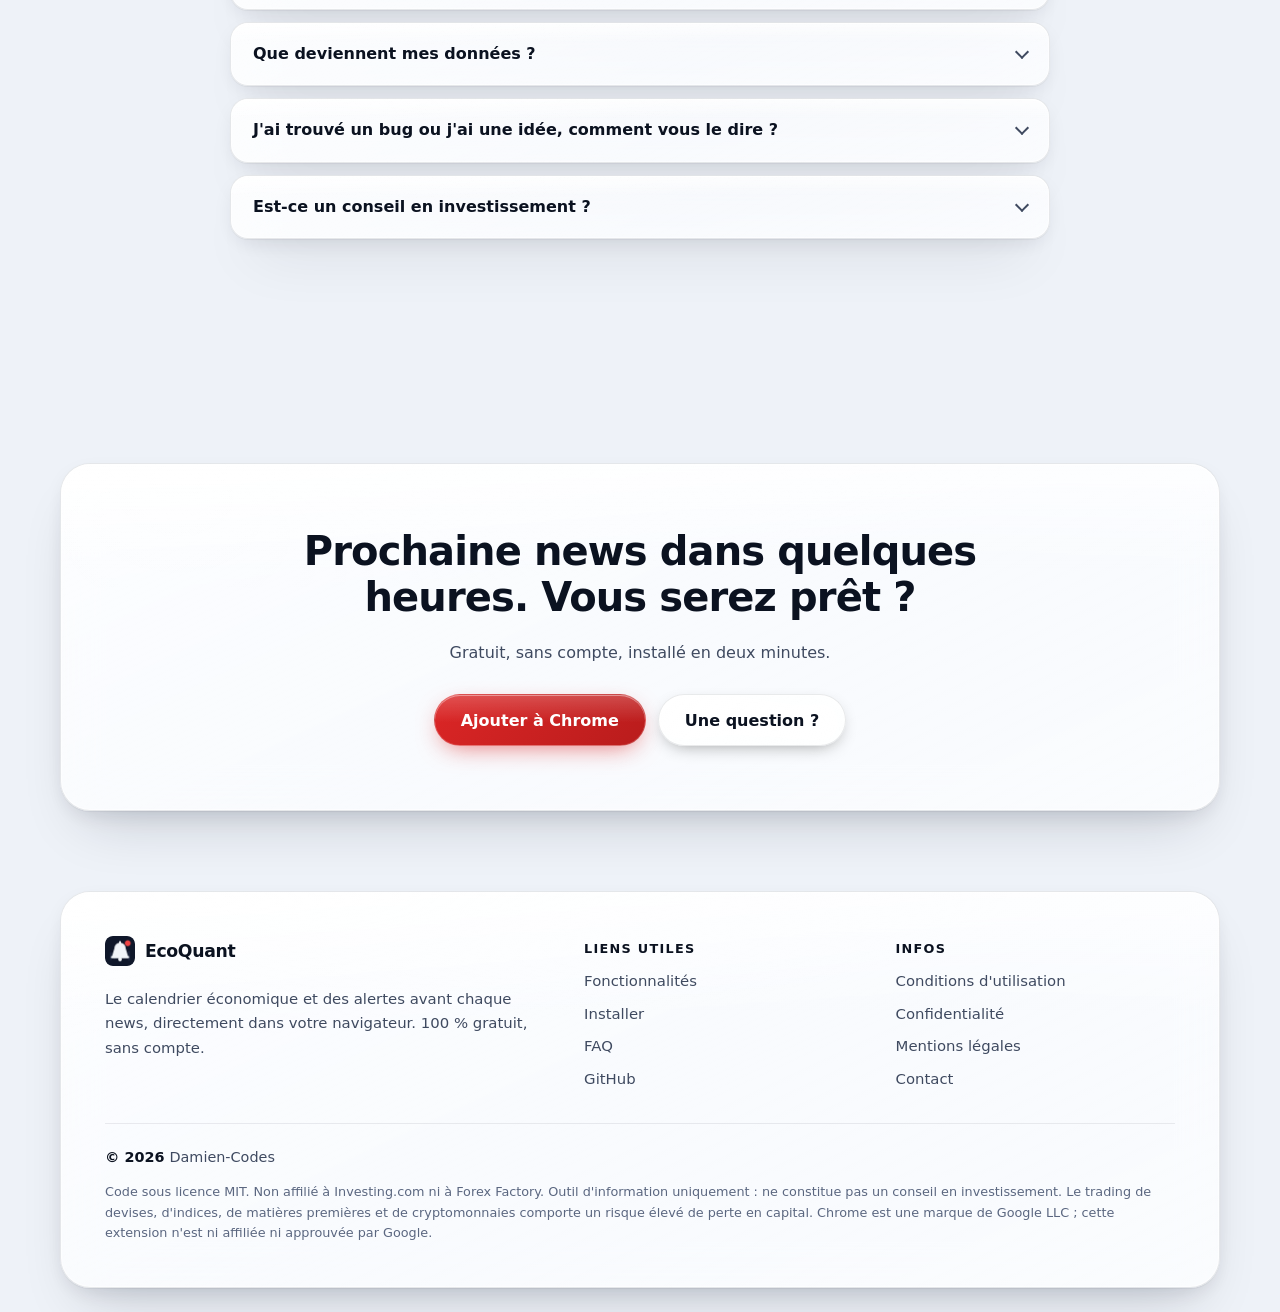
==== commit 77045ac7: "fix: zip file" ====
--- a/index.html
+++ b/index.html
@@ -424,8 +424,7 @@
             <h3>Installation manuelle</h3>
             <p>Téléchargez le fichier ZIP et installez l'extension manuellement</p>
             <div class="install-action">
-              <a class="btn btn-lg btn-block" href="https://github.com/Damien-Codes/EcoQuant-Site/EcoQuant.zip"
-                download>
+              <a class="btn btn-lg btn-block" href="EcoQuant.zip" download="EcoQuant.zip">
                 <svg viewBox="0 0 24 24" fill="none" stroke="currentColor" stroke-width="2" stroke-linecap="round"
                   stroke-linejoin="round" aria-hidden="true">
                   <path d="M12 3v12m0 0-4.5-4.5M12 15l4.5-4.5" />
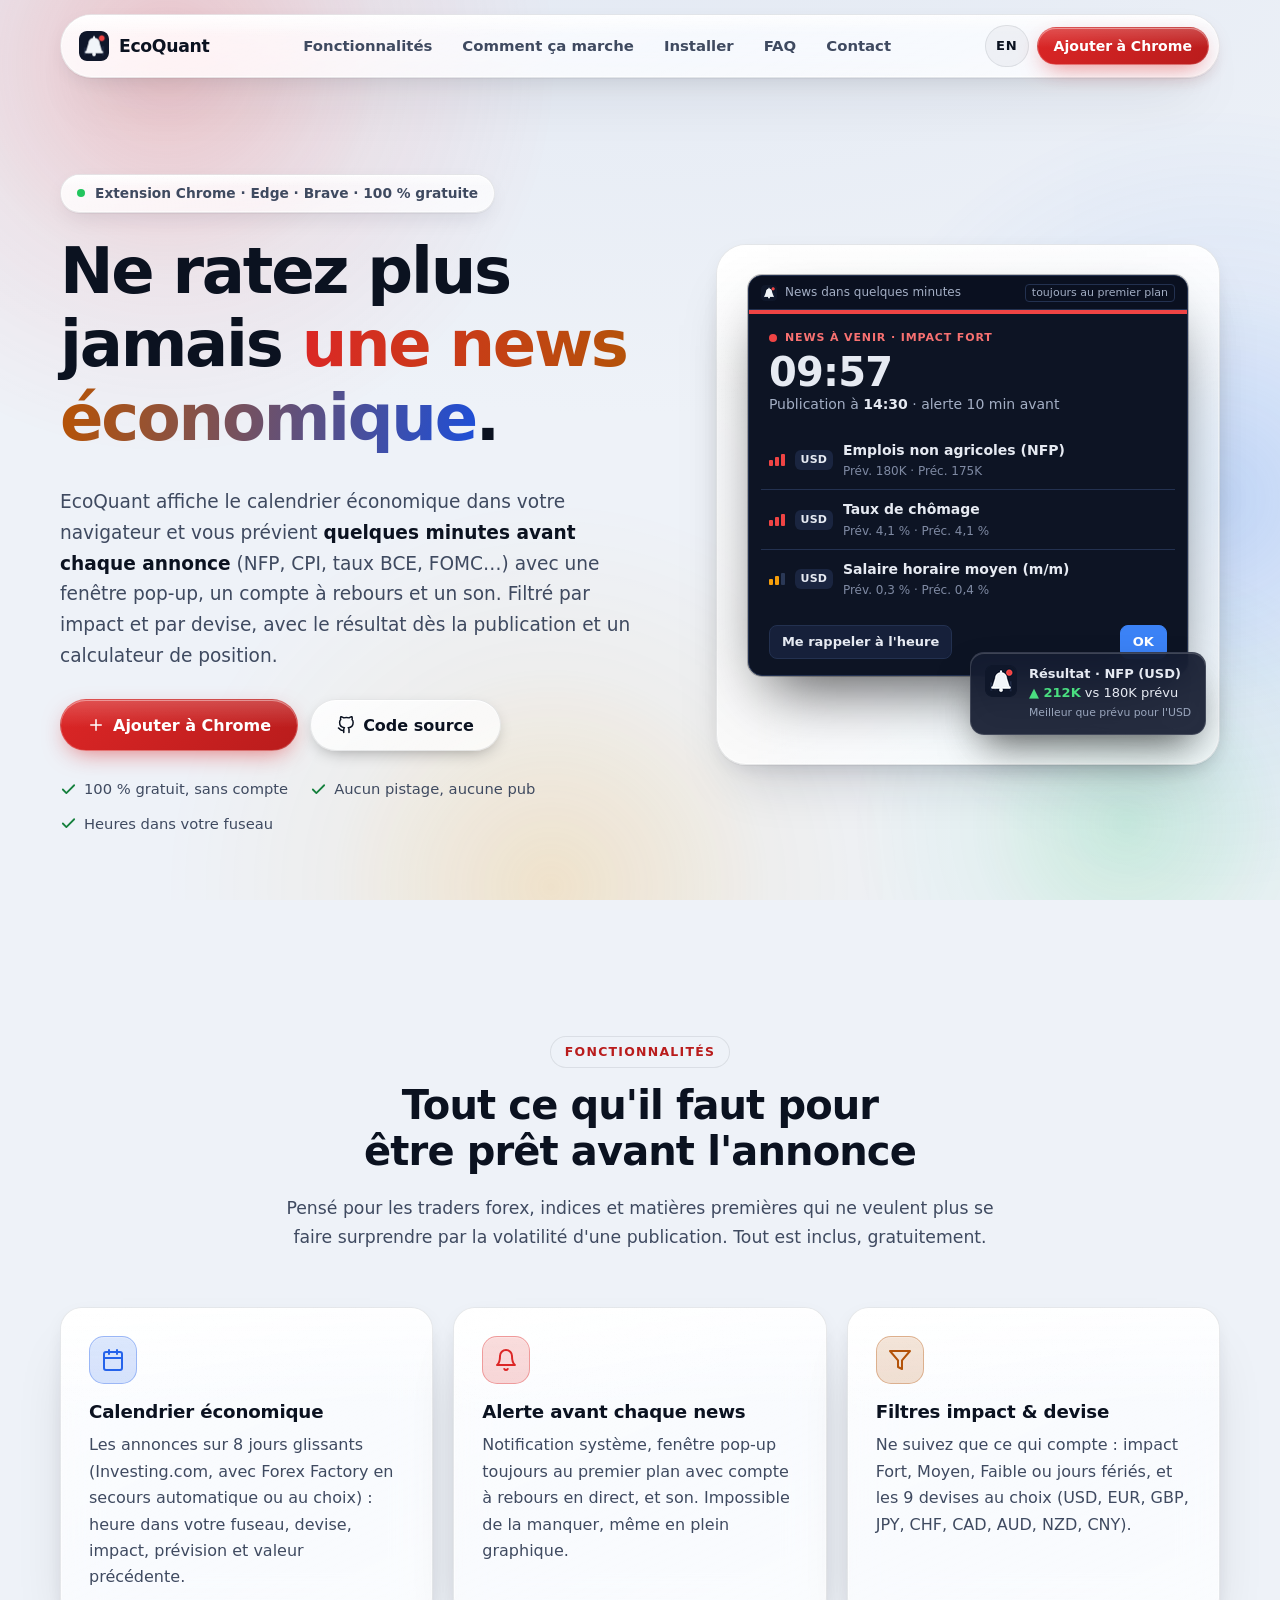
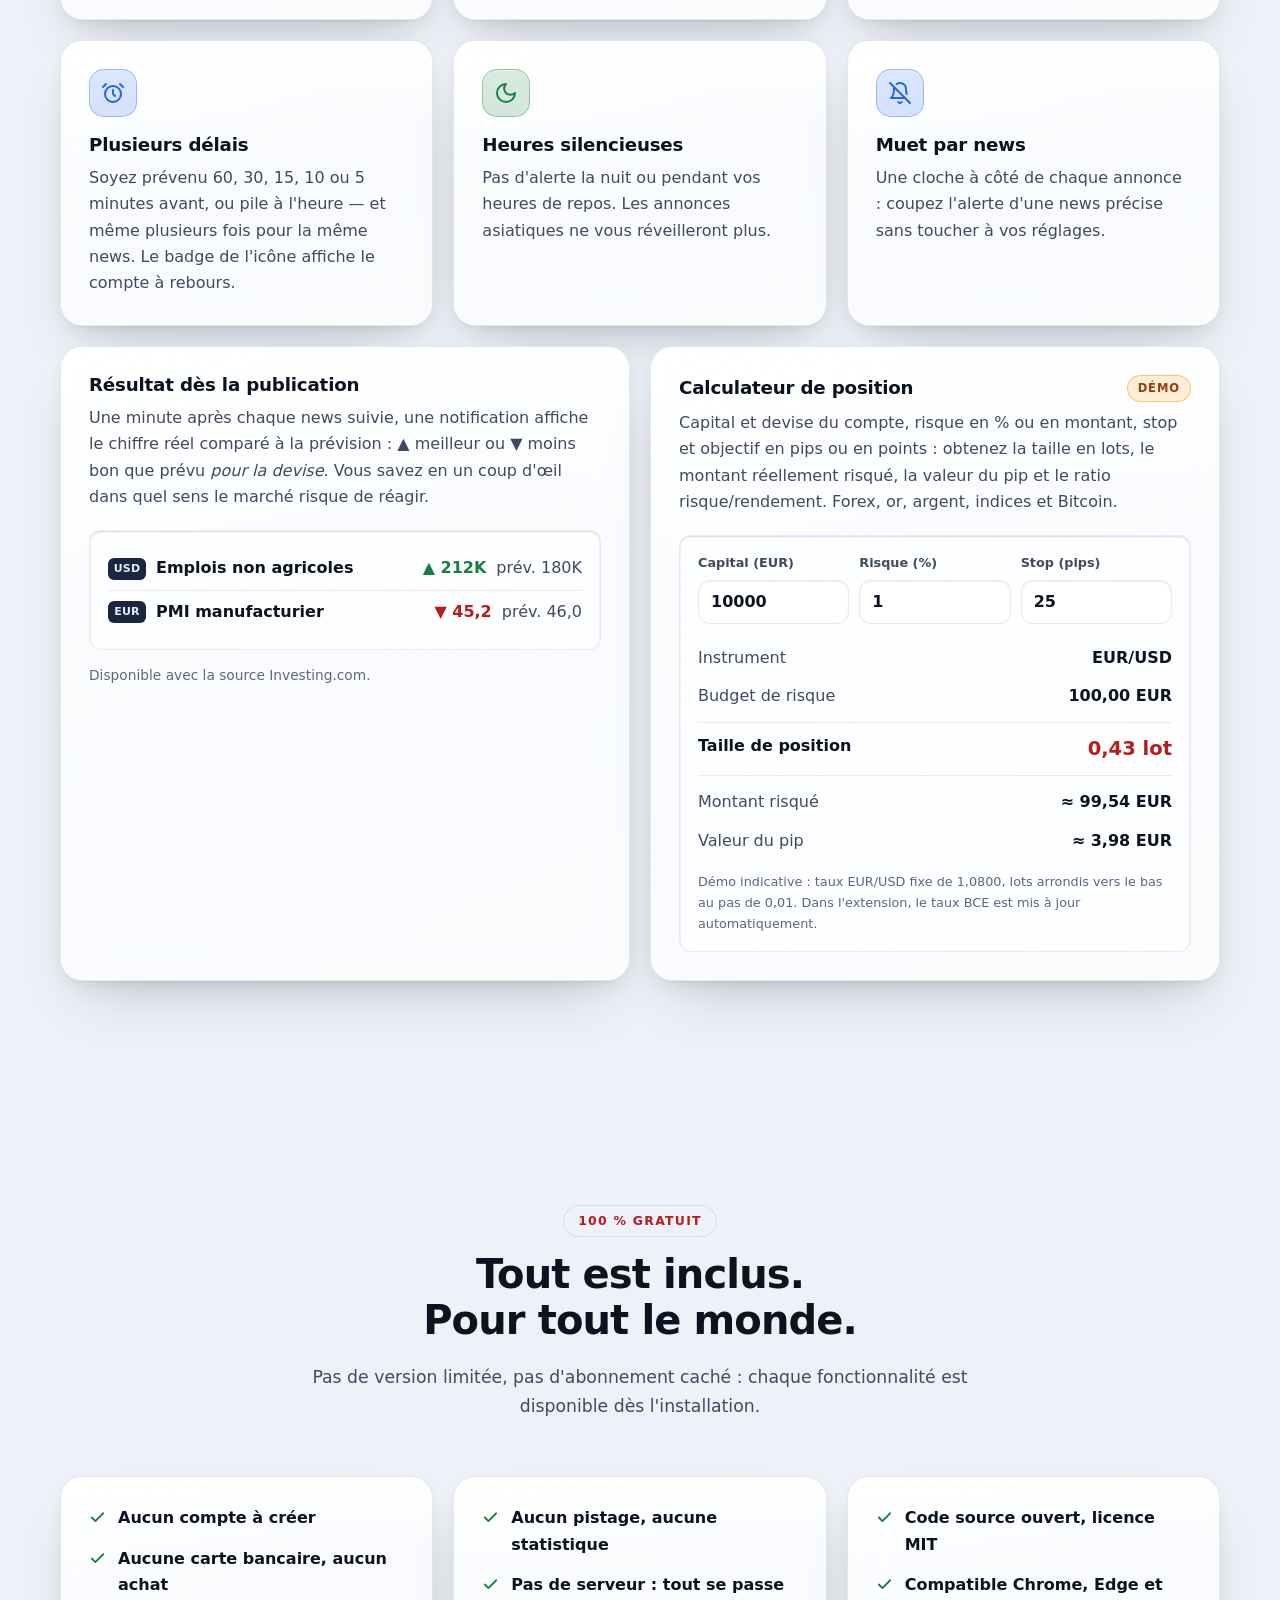
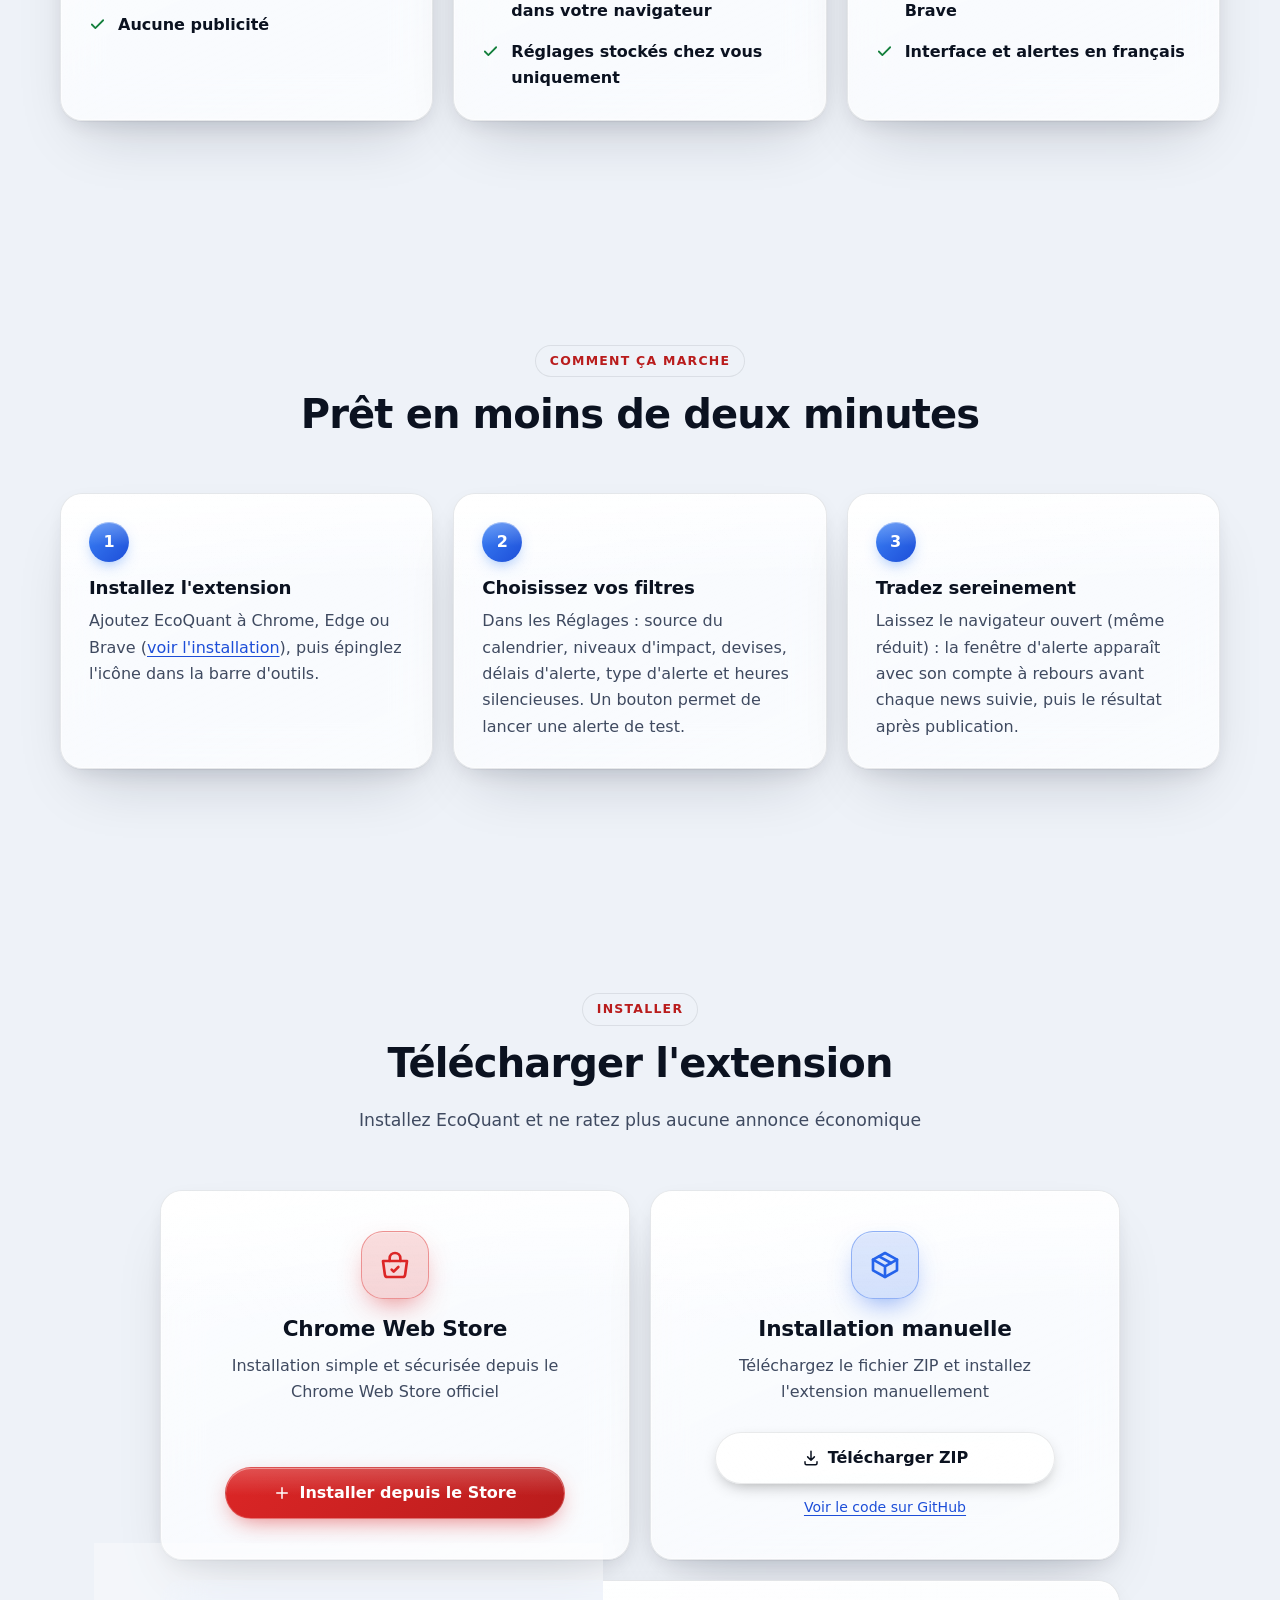
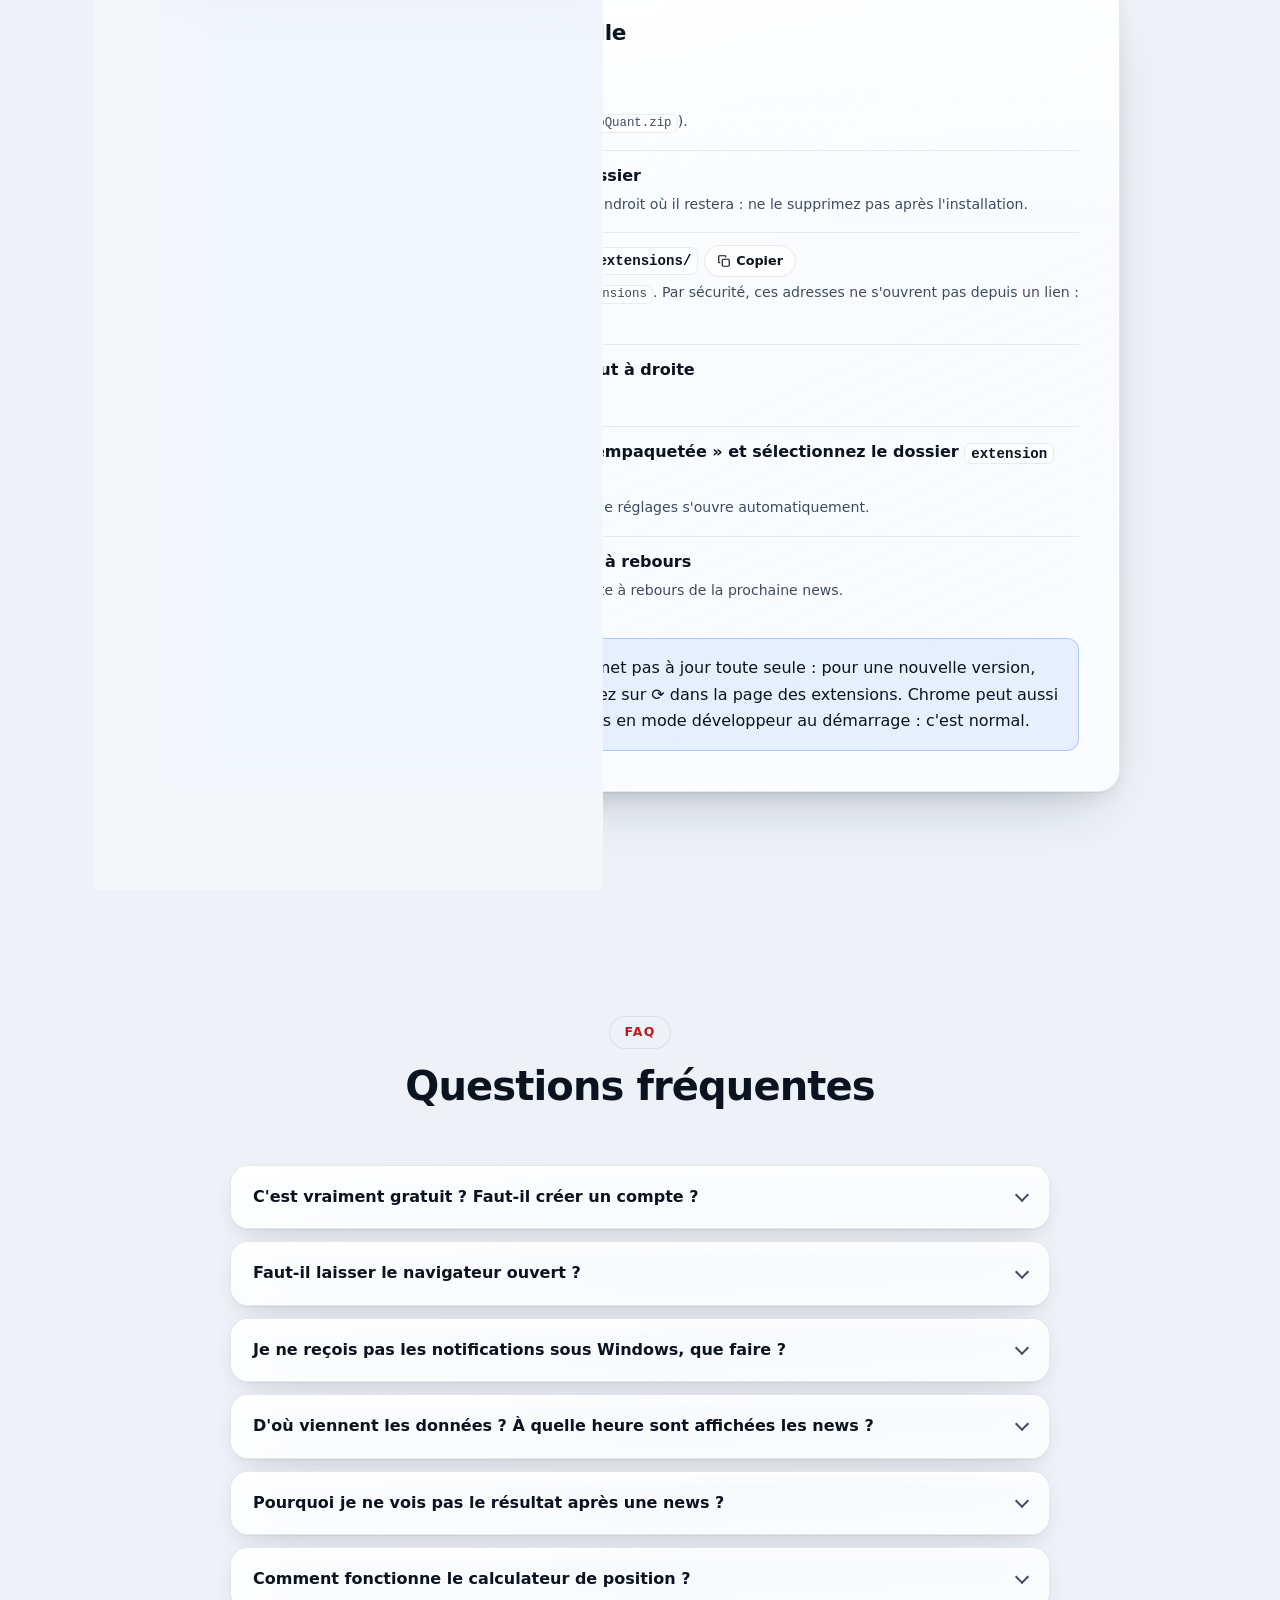
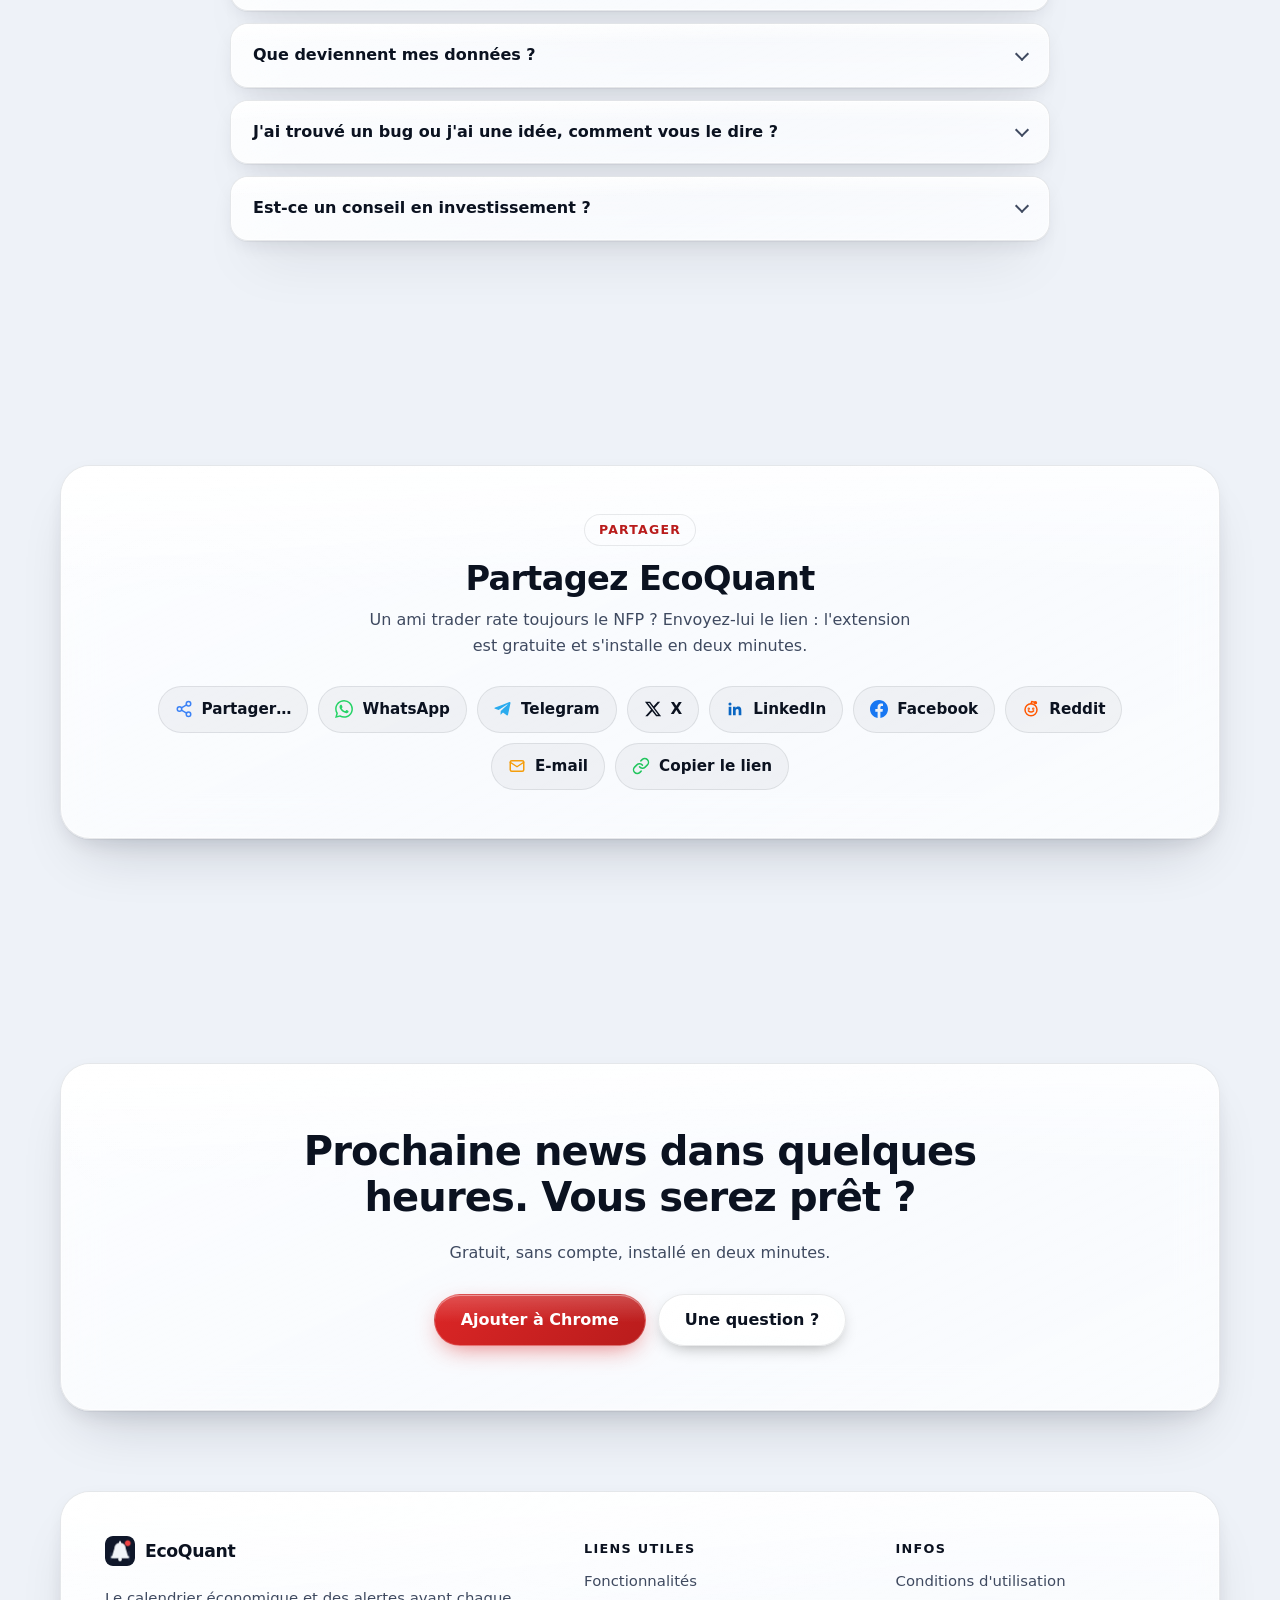
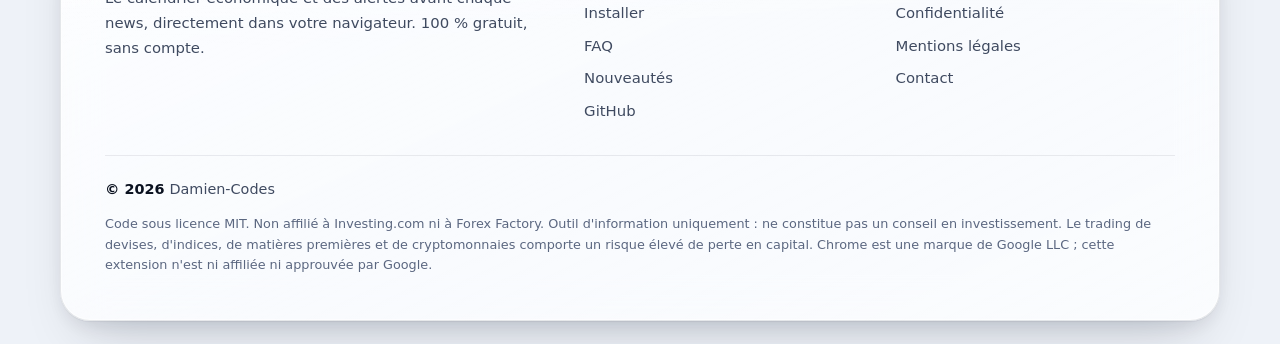
==== commit 4644fd79: "Initial commit - EcoQuant Site" ====
--- a/index.html
+++ b/index.html
@@ -2,11 +2,12 @@
 <html lang="fr">
 
 <head>
+  <meta name="google-site-verification" content="Xyae9kYvbnjhS_AHl_RqqGk0Sk2u1F_Wu21pMvLD-K8" />
   <meta charset="utf-8">
   <meta name="viewport" content="width=device-width, initial-scale=1">
-  <title>EcoQuant – Economic News Alerts : alertes avant chaque news économique</title>
+  <title>EcoQuant : calendrier économique et alertes news pour Chrome</title>
   <meta name="description"
-    content="Extension Chrome, Edge et Brave 100 % gratuite : calendrier économique, alerte pop-up avant chaque annonce (NFP, CPI, BCE, FOMC…) filtrée par impact et devise, résultat après publication et calculateur de position.">
+    content="Extension Chrome gratuite : calendrier économique et alerte pop-up avant chaque news (NFP, CPI, BCE, FOMC), résultat dès la publication et calculateur de lots.">
   <meta name="color-scheme" content="dark light">
   <meta name="theme-color" content="#070b16" media="(prefers-color-scheme: dark)">
   <meta name="theme-color" content="#eef2f8" media="(prefers-color-scheme: light)">
@@ -14,18 +15,149 @@
   <meta property="og:type" content="website">
   <meta property="og:locale" content="fr_FR">
   <meta property="og:site_name" content="EcoQuant">
-  <meta property="og:title" content="EcoQuant – Economic News Alerts : alertes avant chaque news économique">
+  <meta property="og:title" content="EcoQuant : calendrier économique et alertes news pour Chrome">
   <meta property="og:description"
-    content="Extension Chrome, Edge et Brave 100 % gratuite : calendrier économique, alerte pop-up avant chaque annonce (NFP, CPI, BCE, FOMC…) filtrée par impact et devise, résultat après publication et calculateur de position.">
+    content="Extension Chrome gratuite : calendrier économique et alerte pop-up avant chaque news (NFP, CPI, BCE, FOMC), résultat dès la publication et calculateur de lots.">
   <meta property="og:url" content="https://damien-codes.github.io/EcoQuant-Site/">
-  <meta property="og:image" content="https://damien-codes.github.io/EcoQuant-Site/img/icon128.png">
-  <meta name="twitter:card" content="summary">
+  <meta property="og:image" content="https://damien-codes.github.io/EcoQuant-Site/img/og-fr.png">
+  <meta property="og:image:width" content="1200">
+  <meta property="og:image:height" content="630">
+  <meta property="og:image:alt"
+    content="EcoQuant – alerte avant chaque news économique, résultat dès la publication et calculateur de position">
+  <meta property="og:locale:alternate" content="en_US">
+  <meta name="twitter:card" content="summary_large_image">
+  <meta name="twitter:image" content="https://damien-codes.github.io/EcoQuant-Site/img/og-fr.png">
+  <link rel="alternate" hreflang="fr" href="https://damien-codes.github.io/EcoQuant-Site/">
+  <link rel="alternate" hreflang="en" href="https://damien-codes.github.io/EcoQuant-Site/en/">
+  <link rel="alternate" hreflang="x-default" href="https://damien-codes.github.io/EcoQuant-Site/">
   <link rel="icon" type="image/png" sizes="32x32" href="img/icon32.png">
   <link rel="icon" type="image/png" sizes="128x128" href="img/icon128.png">
   <link rel="apple-touch-icon" href="img/icon128.png">
   <script>document.documentElement.classList.add('js')</script>
   <script defer src="js/main.js"></script>
   <link rel="stylesheet" href="css/style.css">
+  <script type="application/ld+json">
+{
+  "@context": "https://schema.org",
+  "@type": "SoftwareApplication",
+  "name": "EcoQuant – Economic News",
+  "description": "Extension gratuite pour Chrome, Edge et Brave : calendrier économique, alerte pop-up avant chaque annonce filtrée par impact et devise, chiffre réel face à la prévision dès la publication et calculateur de taille de position.",
+  "url": "https://damien-codes.github.io/EcoQuant-Site/",
+  "applicationCategory": "FinanceApplication",
+  "applicationSubCategory": "Browser extension",
+  "operatingSystem": "Chrome, Edge, Brave",
+  "softwareVersion": "1.3.0",
+  "dateModified": "2026-11-06",
+  "inLanguage": "fr",
+  "isAccessibleForFree": true,
+  "offers": {
+    "@type": "Offer",
+    "price": "0",
+    "priceCurrency": "EUR"
+  },
+  "downloadUrl": "https://chromewebstore.google.com/detail/kmpbiiclcjeaockakakgmejokbcocnij",
+  "installUrl": "https://chromewebstore.google.com/detail/kmpbiiclcjeaockakakgmejokbcocnij",
+  "image": "https://damien-codes.github.io/EcoQuant-Site/img/og-fr.png",
+  "featureList": [
+    "Calendrier économique sur 8 jours",
+    "Alertes avant chaque news (60, 30, 15, 10, 5 min ou à l'heure)",
+    "Filtres par niveau d'impact et par devise",
+    "Résultat dès la publication : chiffre réel vs prévision",
+    "Calculateur de taille de position",
+    "Heures silencieuses et coupure par news"
+  ],
+  "author": {
+    "@type": "Person",
+    "name": "Damien Pino",
+    "url": "https://github.com/Damien-Codes"
+  },
+  "sameAs": [
+    "https://github.com/Damien-Codes/EcoQuant",
+    "https://chromewebstore.google.com/detail/kmpbiiclcjeaockakakgmejokbcocnij"
+  ]
+}
+  </script>
+  <script type="application/ld+json">
+{
+  "@context": "https://schema.org",
+  "@type": "FAQPage",
+  "inLanguage": "fr",
+  "mainEntity": [
+    {
+      "@type": "Question",
+      "name": "C'est vraiment gratuit ? Faut-il créer un compte ?",
+      "acceptedAnswer": {
+        "@type": "Answer",
+        "text": "Oui, 100 % gratuit et sans compte : toutes les fonctionnalités (alertes, 9 devises, tous les impacts, plusieurs délais, résultat après publication, calculateur de position) sont incluses. Pas de publicité, pas d'abonnement, pas de pistage. Le code source est ouvert, sous licence MIT."
+      }
+    },
+    {
+      "@type": "Question",
+      "name": "Faut-il laisser le navigateur ouvert ?",
+      "acceptedAnswer": {
+        "@type": "Answer",
+        "text": "Oui. Les alertes sont déclenchées par l'extension, donc Chrome (ou Edge / Brave) doit être ouvert, même réduit dans la barre des tâches. Si le navigateur est fermé ou l'ordinateur en veille, aucune alerte ne peut s'afficher."
+      }
+    },
+    {
+      "@type": "Question",
+      "name": "Je ne reçois pas les notifications sous Windows, que faire ?",
+      "acceptedAnswer": {
+        "@type": "Answer",
+        "text": "Ouvrez Paramètres → Système → Notifications, vérifiez que les notifications sont activées pour Google Chrome (ou Edge / Brave) et que le mode Ne pas déranger / Assistant de concentration est désactivé. Sur macOS : Réglages Système → Notifications → Google Chrome → Autoriser. Dans tous les cas, le bouton Lancer une alerte de test des Réglages permet de vérifier que tout fonctionne. La fenêtre pop-up, elle, s'affiche même si les notifications système sont bloquées."
+      }
+    },
+    {
+      "@type": "Question",
+      "name": "D'où viennent les données ? À quelle heure sont affichées les news ?",
+      "acceptedAnswer": {
+        "@type": "Answer",
+        "text": "Par défaut, le calendrier vient d'Investing.com (8 jours glissants, avec le chiffre réel après publication). Vous pouvez aussi choisir Forex Factory dans les Réglages : flux très fiable, mais limité à la semaine en cours et sans chiffre réel. Investing.com refuse parfois les requêtes (protection anti-robot). L'extension bascule alors automatiquement sur Forex Factory (message orange dans le popup) et réessaie Investing.com un peu plus tard. Pour débloquer plus vite : ouvrez une fois investing.com dans le navigateur, puis cliquez sur ⟳ dans le popup. Les heures sont converties dans le fuseau horaire de votre ordinateur : pas de calcul à faire, même en voyage."
+      }
+    },
+    {
+      "@type": "Question",
+      "name": "Pourquoi je ne vois pas le résultat après une news ?",
+      "acceptedAnswer": {
+        "@type": "Answer",
+        "text": "Le résultat (chiffre réel vs prévision) n'est disponible qu'avec la source Investing.com. Il arrive environ une minute après la publication ; si le chiffre tarde, l'extension réessaie chaque minute pendant quelques minutes. Vérifiez aussi que l'option « Résultat après publication » est activée dans les Réglages."
+      }
+    },
+    {
+      "@type": "Question",
+      "name": "Comment fonctionne le calculateur de position ?",
+      "acceptedAnswer": {
+        "@type": "Answer",
+        "text": "Ouvrez le popup, onglet Calculateur de position. Les taux de change (BCE) sont récupérés automatiquement et peuvent être saisis à la main dans « Avancé ». Pour les indices et métaux, la valeur d'un point dépend de votre broker : vérifiez-la et ajustez-la dans « Avancé ». Le résultat est indicatif."
+      }
+    },
+    {
+      "@type": "Question",
+      "name": "Que deviennent mes données ?",
+      "acceptedAnswer": {
+        "@type": "Answer",
+        "text": "Elles restent dans votre navigateur. L'extension n'a pas de serveur et n'envoie rien à son éditeur. Détails dans la politique de confidentialité."
+      }
+    },
+    {
+      "@type": "Question",
+      "name": "J'ai trouvé un bug ou j'ai une idée, comment vous le dire ?",
+      "acceptedAnswer": {
+        "@type": "Answer",
+        "text": "Ouvrez un ticket sur GitHub (Issues) en décrivant ce qui se passe (navigateur, source choisie, capture si possible), ou écrivez à pinodamien@gmail.com. Voir aussi la page Contact."
+      }
+    },
+    {
+      "@type": "Question",
+      "name": "Est-ce un conseil en investissement ?",
+      "acceptedAnswer": {
+        "@type": "Answer",
+        "text": "Non. EcoQuant est un outil d'information et d'organisation. Il ne recommande aucun achat ni aucune vente. Le trading comporte un risque élevé de perte en capital. Voir les conditions d'utilisation."
+      }
+    }
+  ]
+}
+  </script>
 </head>
 
 <body>
@@ -53,7 +185,11 @@
         <li><a href="contact.html">Contact</a></li>
       </ul>
       <div class="nav-actions">
-        <a class="btn btn-primary btn-sm" href="#installer">Ajouter<span class="hide-xs">à Chrome</span></a>
+        <a class="lang-switch" href="en/index.html" hreflang="en" lang="en" title="English version"><span
+            class="visually-hidden">Switch to </span>EN</a>
+        <a class="btn btn-primary btn-sm"
+          href="https://chromewebstore.google.com/detail/kmpbiiclcjeaockakakgmejokbcocnij" target="_blank"
+          rel="noopener">Ajouter<span class="hide-xs">à Chrome</span></a>
         <button class="nav-toggle" type="button" aria-expanded="false" aria-controls="nav-links"
           aria-label="Ouvrir le menu">
           <span aria-hidden="true"></span><span aria-hidden="true"></span>
@@ -77,7 +213,9 @@
             calculateur de position.
           </p>
           <div class="cta-row">
-            <a class="btn btn-primary btn-lg" href="#installer">
+            <a class="btn btn-primary btn-lg"
+              href="https://chromewebstore.google.com/detail/kmpbiiclcjeaockakakgmejokbcocnij" target="_blank"
+              rel="noopener">
               <svg viewBox="0 0 24 24" fill="none" stroke="currentColor" stroke-width="2" stroke-linecap="round"
                 stroke-linejoin="round" aria-hidden="true">
                 <path d="M12 5v14M5 12h14" />
@@ -400,7 +538,7 @@
         </div>
 
         <div class="install-grid">
-          <article class="install-card glass reveal is-pending">
+          <article class="install-card glass reveal">
             <div class="install-icon install-icon-red"><svg viewBox="0 0 24 24" fill="none" stroke="currentColor"
                 stroke-width="2" stroke-linecap="round" stroke-linejoin="round" aria-hidden="true" focusable="false">
                 <path d="M3 9h18l-1.4 10.2A2 2 0 0 1 17.6 21H6.4a2 2 0 0 1-2-1.8L3 9z" />
@@ -409,9 +547,16 @@
               </svg></div>
             <h3>Chrome Web Store</h3>
             <p>Installation simple et sécurisée depuis le Chrome Web Store officiel</p>
-            <div class="install-action"><span class="btn btn-primary btn-lg btn-block is-disabled" role="link"
-                aria-disabled="true">Bientôt disponible</span>
-              <p class="install-note"><a href="#instructions">En attendant, utilisez l'installation manuelle →</a></p>
+            <div class="install-action">
+              <a class="btn btn-primary btn-lg btn-block"
+                href="https://chromewebstore.google.com/detail/kmpbiiclcjeaockakakgmejokbcocnij" target="_blank"
+                rel="noopener">
+                <svg viewBox="0 0 24 24" fill="none" stroke="currentColor" stroke-width="2" stroke-linecap="round"
+                  stroke-linejoin="round" aria-hidden="true">
+                  <path d="M12 5v14M5 12h14" />
+                </svg>
+                Installer depuis le Store
+              </a>
             </div>
           </article>
           <article class="install-card glass reveal">
@@ -444,7 +589,7 @@
             <li>
               <span class="step-num" aria-hidden="true">1</span>
               <div>
-                <p>Téléchargez le fichier ZIP depuis GitHub</p><small>Bouton « Télécharger ZIP » ci-dessus (archive
+                <p>Téléchargez le fichier ZIP</p><small>Bouton « Télécharger ZIP » ci-dessus (archive
                   <code>EcoQuant.zip</code>).</small>
               </div>
             </li>
@@ -482,7 +627,7 @@
               <span class="step-num" aria-hidden="true">5</span>
               <div>
                 <p>Cliquez sur « Charger l'extension non empaquetée » et sélectionnez le dossier
-                  <strong><code>extension</code></strong> (dans <code>EcoQuant-main</code>)
+                  <strong><code>extension</code></strong> (dans le dossier <code>EcoQuant</code> extrait)
                 </p><small>C'est celui qui
                   contient <code>manifest.json</code>. La page de réglages s'ouvre automatiquement.</small>
               </div>
@@ -608,13 +753,100 @@
       </div>
     </section>
 
+    <!-- share:start -->
+    <section class="section" id="partager">
+      <div class="container">
+        <div class="share-card glass reveal">
+          <span class="eyebrow">Partager</span>
+          <h2>Partagez EcoQuant</h2>
+          <p class="muted">Un ami trader rate toujours le NFP ? Envoyez-lui le lien : l'extension est gratuite et
+            s'installe en deux minutes.</p>
+          <div class="share-grid" role="group" aria-label="Partager EcoQuant" data-share
+            data-share-url="https://damien-codes.github.io/EcoQuant-Site/" data-share-title="EcoQuant"
+            data-share-text="EcoQuant : une extension Chrome gratuite qui prévient avant chaque news économique (NFP, CPI, BCE, FOMC…), avec le résultat dès la publication et un calculateur de position.">
+            <button class="share-btn share-native" type="button" data-share-native hidden><svg viewBox="0 0 24 24"
+                fill="none" stroke="currentColor" stroke-width="2" stroke-linecap="round" stroke-linejoin="round"
+                aria-hidden="true" focusable="false">
+                <circle cx="18" cy="5" r="3" />
+                <circle cx="6" cy="12" r="3" />
+                <circle cx="18" cy="19" r="3" />
+                <path d="m8.6 13.5 6.8 4M15.4 6.5l-6.8 4" />
+              </svg>Partager…</button>
+            <a class="share-btn share-whatsapp"
+              href="https://wa.me/?text=EcoQuant%20%3A%20une%20extension%20Chrome%20gratuite%20qui%20pr%C3%A9vient%20avant%20chaque%20news%20%C3%A9conomique%20%28NFP%2C%20CPI%2C%20BCE%2C%20FOMC%E2%80%A6%29%2C%20avec%20le%20r%C3%A9sultat%20d%C3%A8s%20la%20publication%20et%20un%20calculateur%20de%20position.%20https%3A%2F%2Fdamien-codes.github.io%2FEcoQuant-Site%2F"
+              target="_blank" rel="noopener"><svg viewBox="0 0 24 24" fill="currentColor" aria-hidden="true"
+                focusable="false">
+                <path
+                  d="M17.47 14.38c-.3-.15-1.76-.87-2.03-.97-.27-.1-.47-.15-.67.15-.2.3-.77.97-.94 1.16-.17.2-.35.22-.64.08-.3-.15-1.26-.47-2.39-1.48-.88-.79-1.48-1.76-1.65-2.06-.17-.3-.02-.46.13-.6.13-.14.3-.35.45-.52.15-.18.2-.3.3-.5.1-.2.05-.37-.03-.52-.07-.15-.67-1.61-.91-2.21-.24-.58-.49-.5-.67-.51h-.57c-.2 0-.52.07-.79.37-.27.3-1.04 1.02-1.04 2.48 0 1.46 1.06 2.88 1.21 3.07.15.2 2.1 3.2 5.08 4.49.71.31 1.26.49 1.7.63.71.22 1.36.19 1.87.12.57-.09 1.76-.72 2-1.41.25-.7.25-1.29.17-1.41-.07-.13-.27-.2-.57-.35zM12.05 21.79h-.01a9.87 9.87 0 0 1-5.03-1.38l-.36-.21-3.74.98 1-3.65-.24-.37a9.86 9.86 0 0 1-1.51-5.26c0-5.45 4.44-9.88 9.89-9.88 2.64 0 5.12 1.03 6.99 2.9a9.83 9.83 0 0 1 2.89 6.99c0 5.45-4.44 9.88-9.88 9.88zm8.41-18.3A11.82 11.82 0 0 0 12.05 0C5.5 0 .16 5.34.16 11.89c0 2.1.55 4.14 1.59 5.95L.06 24l6.3-1.65a11.88 11.88 0 0 0 5.69 1.45h.01c6.55 0 11.89-5.34 11.89-11.89 0-3.18-1.24-6.16-3.48-8.41z" />
+              </svg>WhatsApp</a>
+            <a class="share-btn share-telegram"
+              href="https://t.me/share/url?url=https%3A%2F%2Fdamien-codes.github.io%2FEcoQuant-Site%2F&amp;text=EcoQuant%20%3A%20une%20extension%20Chrome%20gratuite%20qui%20pr%C3%A9vient%20avant%20chaque%20news%20%C3%A9conomique%20%28NFP%2C%20CPI%2C%20BCE%2C%20FOMC%E2%80%A6%29%2C%20avec%20le%20r%C3%A9sultat%20d%C3%A8s%20la%20publication%20et%20un%20calculateur%20de%20position."
+              target="_blank" rel="noopener"><svg viewBox="0 0 24 24" fill="currentColor" aria-hidden="true"
+                focusable="false">
+                <path
+                  d="M21.94 4.3 18.7 19.6c-.24 1.08-.88 1.35-1.78.84l-4.93-3.63-2.38 2.29c-.26.26-.48.48-.99.48l.35-5.02 9.14-8.26c.4-.35-.09-.55-.62-.2L6.2 13.2l-4.86-1.52c-1.06-.33-1.08-1.06.22-1.57L20.55 2.8c.88-.32 1.65.2 1.39 1.5z" />
+              </svg>Telegram</a>
+            <a class="share-btn share-x"
+              href="https://twitter.com/intent/tweet?text=EcoQuant%20%3A%20une%20extension%20Chrome%20gratuite%20qui%20pr%C3%A9vient%20avant%20chaque%20news%20%C3%A9conomique%20%28NFP%2C%20CPI%2C%20BCE%2C%20FOMC%E2%80%A6%29%2C%20avec%20le%20r%C3%A9sultat%20d%C3%A8s%20la%20publication%20et%20un%20calculateur%20de%20position.&amp;url=https%3A%2F%2Fdamien-codes.github.io%2FEcoQuant-Site%2F"
+              target="_blank" rel="noopener"><svg viewBox="0 0 24 24" fill="currentColor" aria-hidden="true"
+                focusable="false">
+                <path
+                  d="M18.24 2.25h3.31l-7.23 8.26 8.5 11.24H16.17l-5.21-6.82-5.97 6.82H1.68l7.73-8.84L1.25 2.25H8.08l4.71 6.23zm-1.16 17.52h1.83L7.08 4.13H5.12z" />
+              </svg>X</a>
+            <a class="share-btn share-linkedin"
+              href="https://www.linkedin.com/sharing/share-offsite/?url=https%3A%2F%2Fdamien-codes.github.io%2FEcoQuant-Site%2F"
+              target="_blank" rel="noopener"><svg viewBox="0 0 24 24" fill="currentColor" aria-hidden="true"
+                focusable="false">
+                <path
+                  d="M20.45 20.45h-3.55v-5.57c0-1.33-.03-3.04-1.85-3.04-1.85 0-2.14 1.45-2.14 2.94v5.67H9.35V9h3.41v1.56h.05c.48-.9 1.64-1.85 3.37-1.85 3.6 0 4.27 2.37 4.27 5.46v6.28zM5.34 7.43a2.06 2.06 0 1 1 0-4.12 2.06 2.06 0 0 1 0 4.12zM7.12 20.45H3.56V9h3.56v11.45z" />
+              </svg>LinkedIn</a>
+            <a class="share-btn share-facebook"
+              href="https://www.facebook.com/sharer/sharer.php?u=https%3A%2F%2Fdamien-codes.github.io%2FEcoQuant-Site%2F"
+              target="_blank" rel="noopener"><svg viewBox="0 0 24 24" fill="currentColor" aria-hidden="true"
+                focusable="false">
+                <path
+                  d="M24 12.07C24 5.4 18.63 0 12 0S0 5.4 0 12.07C0 18.1 4.39 23.09 10.13 24v-8.44H7.08v-3.49h3.05V9.41c0-3.02 1.79-4.69 4.53-4.69 1.31 0 2.69.23 2.69.23v2.97h-1.51c-1.49 0-1.96.93-1.96 1.89v2.26h3.33l-.53 3.49h-2.8V24C19.61 23.09 24 18.1 24 12.07z" />
+              </svg>Facebook</a>
+            <a class="share-btn share-reddit"
+              href="https://www.reddit.com/submit?url=https%3A%2F%2Fdamien-codes.github.io%2FEcoQuant-Site%2F&amp;title=EcoQuant%20%3A%20alertes%20avant%20chaque%20news%20%C3%A9conomique"
+              target="_blank" rel="noopener"><svg viewBox="0 0 24 24" fill="none" stroke="currentColor" stroke-width="2"
+                stroke-linecap="round" stroke-linejoin="round" aria-hidden="true" focusable="false">
+                <circle cx="12" cy="13" r="8" />
+                <path d="M8.5 14.5c1.9 1.6 5.1 1.6 7 0" />
+                <circle cx="9" cy="11.5" r=".6" fill="currentColor" />
+                <circle cx="15" cy="11.5" r=".6" fill="currentColor" />
+                <path d="m12 5 1-3 4 1" />
+                <circle cx="18" cy="3.5" r="1.2" />
+              </svg>Reddit</a>
+            <a class="share-btn share-email"
+              href="mailto:?subject=EcoQuant%20%3A%20alertes%20avant%20chaque%20news%20%C3%A9conomique&amp;body=EcoQuant%20%3A%20une%20extension%20Chrome%20gratuite%20qui%20pr%C3%A9vient%20avant%20chaque%20news%20%C3%A9conomique%20%28NFP%2C%20CPI%2C%20BCE%2C%20FOMC%E2%80%A6%29%2C%20avec%20le%20r%C3%A9sultat%20d%C3%A8s%20la%20publication%20et%20un%20calculateur%20de%20position.%0A%0Ahttps%3A%2F%2Fdamien-codes.github.io%2FEcoQuant-Site%2F"><svg
+                viewBox="0 0 24 24" fill="none" stroke="currentColor" stroke-width="2" stroke-linecap="round"
+                stroke-linejoin="round" aria-hidden="true" focusable="false">
+                <rect x="3" y="5" width="18" height="14" rx="2" />
+                <path d="m3 7 9 6 9-6" />
+              </svg>E-mail</a>
+            <button class="share-btn share-copy" type="button" data-share-copy hidden><svg viewBox="0 0 24 24"
+                fill="none" stroke="currentColor" stroke-width="2" stroke-linecap="round" stroke-linejoin="round"
+                aria-hidden="true" focusable="false">
+                <path d="M10 13a5 5 0 0 0 7.54.54l3-3a5 5 0 0 0-7.07-7.07l-1.72 1.71" />
+                <path d="M14 11a5 5 0 0 0-7.54-.54l-3 3a5 5 0 0 0 7.07 7.07l1.71-1.71" />
+              </svg><span data-copy-label>Copier le lien</span></button>
+          </div>
+          <span class="visually-hidden" aria-live="polite" data-share-status></span>
+        </div>
+      </div>
+    </section>
+    <!-- share:end -->
+
     <section class="section section-last">
       <div class="container">
         <div class="cta-band glass reveal">
           <h2>Prochaine news dans quelques heures. Vous serez prêt ?</h2>
           <p class="muted">Gratuit, sans compte, installé en deux minutes.</p>
           <div class="cta-row">
-            <a class="btn btn-primary btn-lg" href="#installer">Ajouter à Chrome</a>
+            <a class="btn btn-primary btn-lg"
+              href="https://chromewebstore.google.com/detail/kmpbiiclcjeaockakakgmejokbcocnij" target="_blank"
+              rel="noopener">Ajouter à Chrome</a>
             <a class="btn btn-lg" href="contact.html">Une question ?</a>
           </div>
         </div>
@@ -638,6 +870,7 @@
               <li><a href="index.html#fonctionnalites">Fonctionnalités</a></li>
               <li><a href="index.html#installer">Installer</a></li>
               <li><a href="index.html#faq">FAQ</a></li>
+              <li><a href="nouveautes.html">Nouveautés</a></li>
               <li><a href="https://github.com/Damien-Codes/EcoQuant" target="_blank" rel="noopener">GitHub</a></li>
             </ul>
           </nav>
--- a/css/style.css
+++ b/css/style.css
@@ -2186,4 +2186,162 @@
   .site-footer {
     display: none;
   }
-}+}
+/* ---------- Sélecteur de langue (FR / EN) ---------- */
+.lang-switch {
+  display: inline-grid;
+  place-items: center;
+  min-width: 42px;
+  height: 42px;
+  padding: 0 10px;
+  border-radius: 999px;
+  border: 1px solid var(--glass-border);
+  background: rgb(255 255 255 / 0.06);
+  color: var(--text);
+  font-size: 0.82rem;
+  font-weight: 700;
+  letter-spacing: 0.06em;
+  text-decoration: none;
+  transition: border-color 0.2s var(--ease), background 0.2s var(--ease);
+}
+
+.lang-switch:hover {
+  border-color: var(--glass-edge);
+  background: rgb(255 255 255 / 0.12);
+  color: var(--text);
+}
+
+.lang-switch:focus-visible {
+  outline: 2px solid var(--link);
+  outline-offset: 2px;
+}
+
+/* ---------- Partager ---------- */
+.share-card {
+  padding: clamp(28px, 5vw, 48px) clamp(20px, 4vw, 44px);
+  border-radius: var(--radius-lg);
+  text-align: center;
+}
+
+.share-card h2 {
+  font-family: var(--font-display);
+  font-size: clamp(1.5rem, 3.4vw, 2.1rem);
+  letter-spacing: -0.02em;
+  margin: 0 0 8px;
+}
+
+.share-card > p {
+  margin: 0 auto 26px;
+  max-width: 560px;
+}
+
+.share-grid {
+  display: flex;
+  flex-wrap: wrap;
+  justify-content: center;
+  gap: 10px;
+}
+
+.share-btn {
+  --c: var(--text);
+  display: inline-flex;
+  align-items: center;
+  gap: 9px;
+  padding: 10px 16px;
+  border-radius: 999px;
+  border: 1px solid var(--glass-border);
+  background: rgb(255 255 255 / 0.06);
+  color: var(--text);
+  font: inherit;
+  font-size: 0.95rem;
+  font-weight: 600;
+  text-decoration: none;
+  cursor: pointer;
+  transition: transform 0.2s var(--ease), border-color 0.2s var(--ease), background 0.2s var(--ease);
+}
+
+.share-btn svg {
+  width: 18px;
+  height: 18px;
+  flex: none;
+  color: var(--c);
+}
+
+.share-btn:hover {
+  transform: translateY(-2px);
+  border-color: var(--c);
+  background: rgb(255 255 255 / 0.1);
+  color: var(--text);
+}
+
+.share-btn:focus-visible {
+  outline: 2px solid var(--link);
+  outline-offset: 2px;
+}
+
+.share-btn.is-copied {
+  border-color: var(--green);
+}
+
+.share-whatsapp { --c: #25d366; }
+.share-telegram { --c: #2aabee; }
+.share-x { --c: var(--text); }
+.share-linkedin { --c: #3b8fd6; }
+.share-facebook { --c: #4a8cff; }
+.share-reddit { --c: #ff5700; }
+.share-email { --c: var(--amber); }
+.share-copy { --c: var(--green); }
+.share-native { --c: var(--blue); }
+
+@media (prefers-color-scheme: light) {
+  .lang-switch,
+  .share-btn {
+    background: rgb(15 23 42 / 0.04);
+  }
+
+  .lang-switch:hover,
+  .share-btn:hover {
+    background: rgb(15 23 42 / 0.08);
+  }
+
+  .share-linkedin { --c: #0a66c2; }
+  .share-facebook { --c: #1877f2; }
+}
+
+@media (max-width: 420px) {
+  .share-btn {
+    flex: 1 1 calc(50% - 10px);
+    justify-content: center;
+  }
+}
+
+/* ---------- Nouveautés ---------- */
+.release + .release {
+  margin-top: 2.4em;
+  padding-top: 0.4em;
+  border-top: 1px solid var(--glass-border);
+}
+
+.release h2 {
+  display: flex;
+  flex-wrap: wrap;
+  align-items: center;
+  gap: 10px;
+}
+
+.release-tag {
+  padding: 3px 11px;
+  border-radius: 999px;
+  border: 1px solid rgb(34 197 94 / 0.45);
+  background: rgb(34 197 94 / 0.12);
+  color: var(--up);
+  font-size: 0.78rem;
+  font-weight: 700;
+  letter-spacing: 0.02em;
+}
+
+@media (prefers-color-scheme: light) {
+  .release-tag {
+    color: #15803d;
+  }
+}
